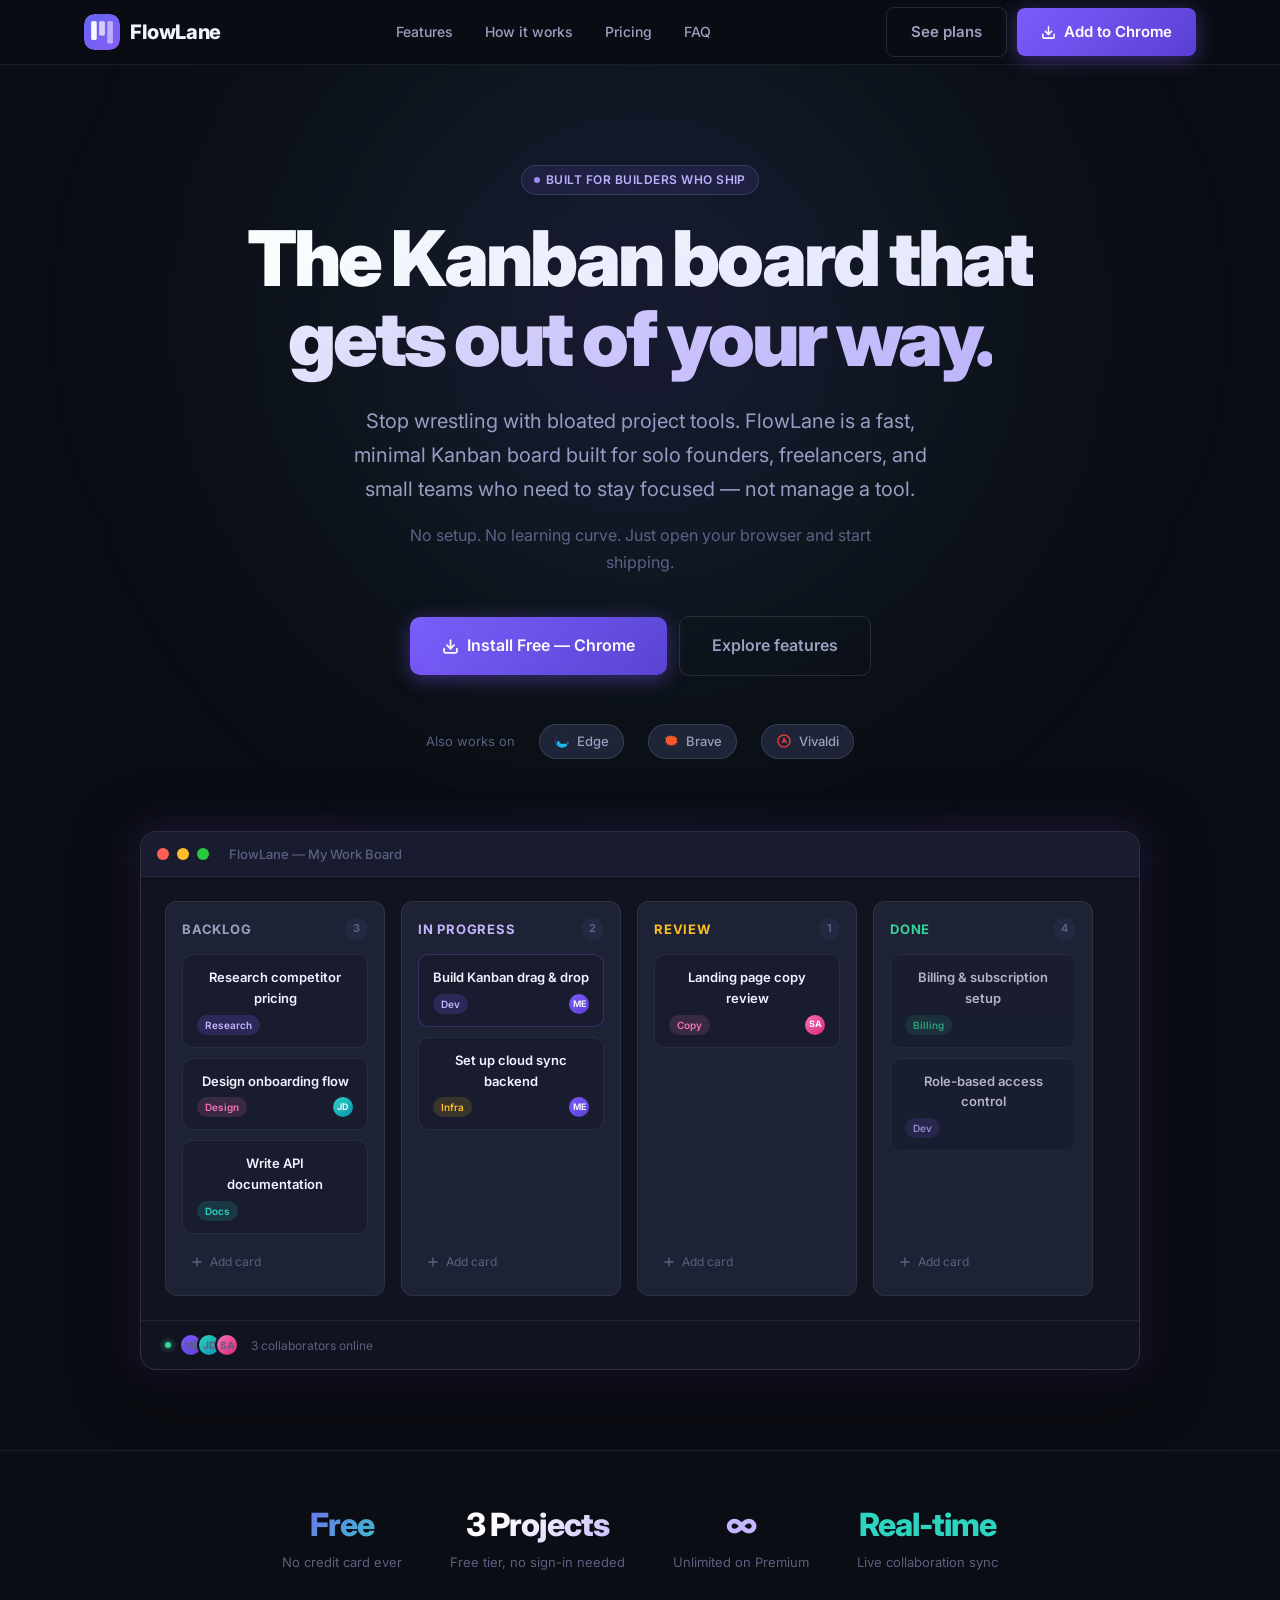
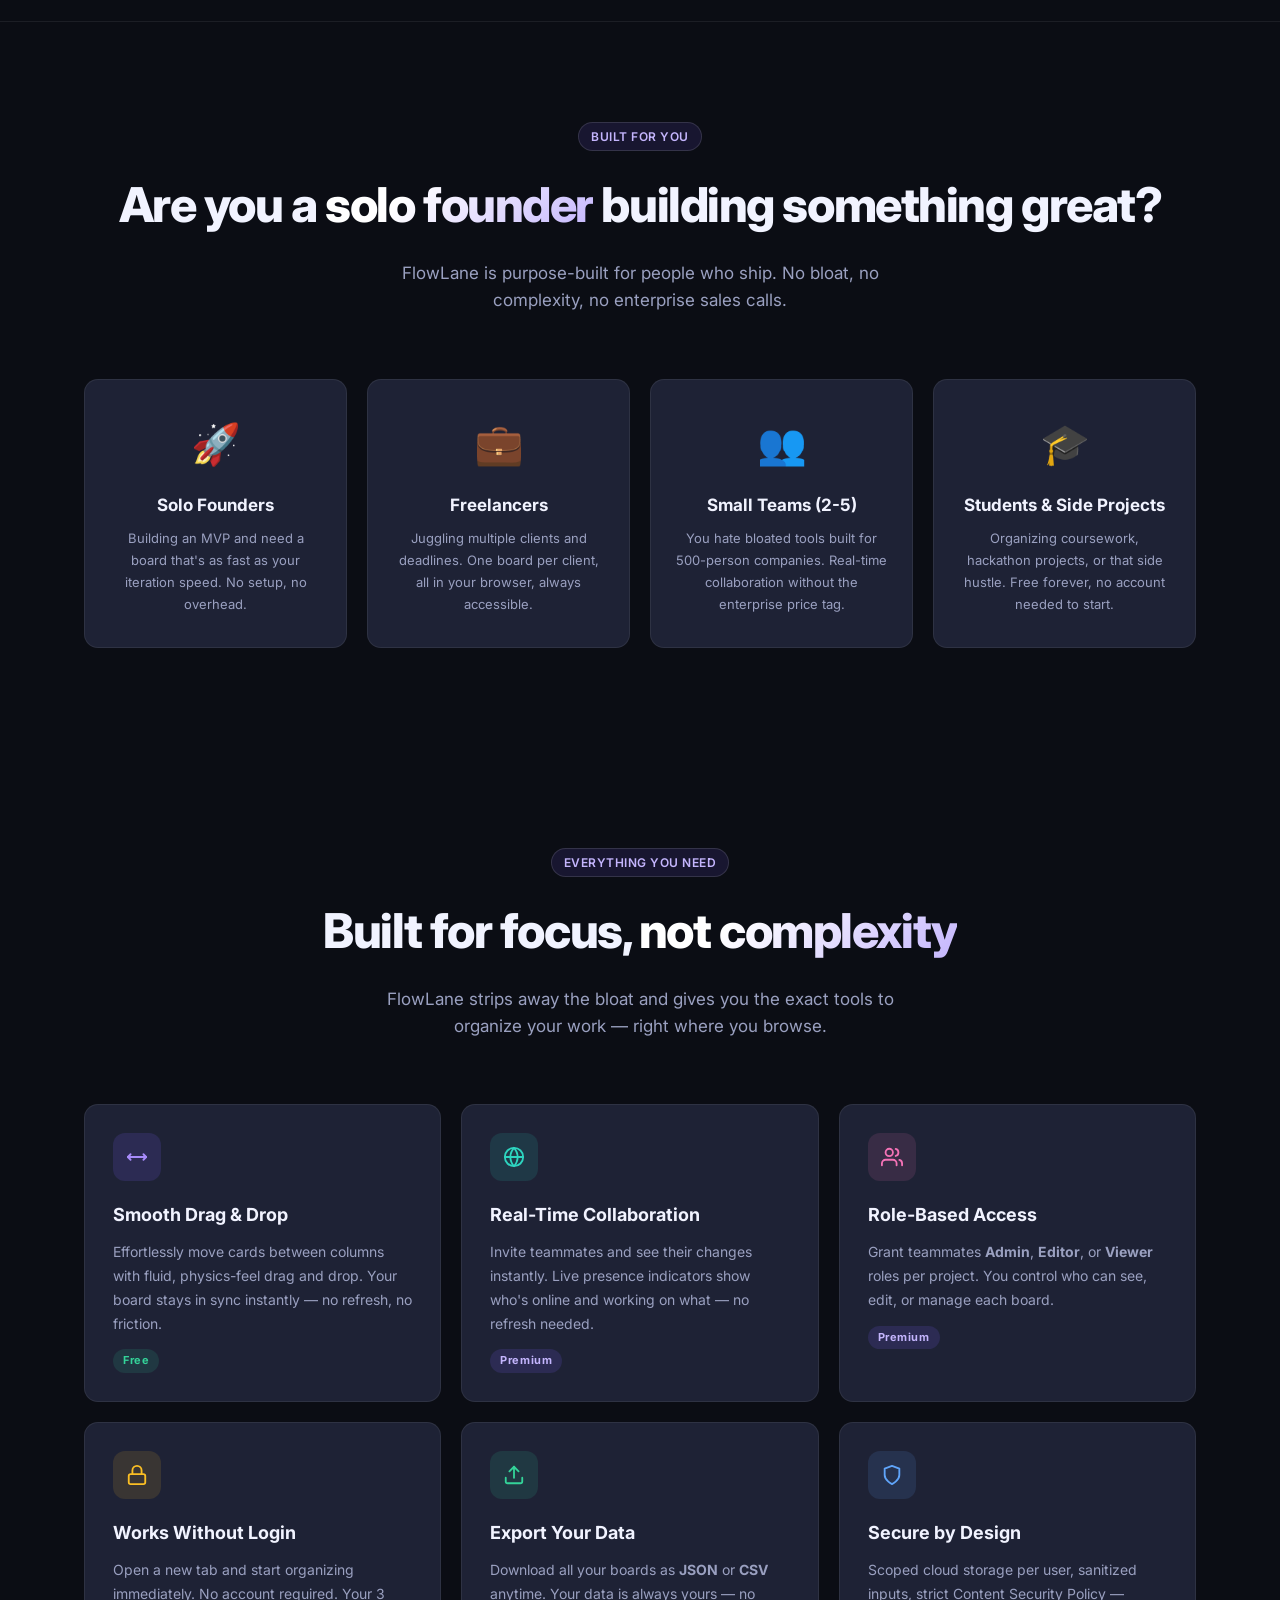
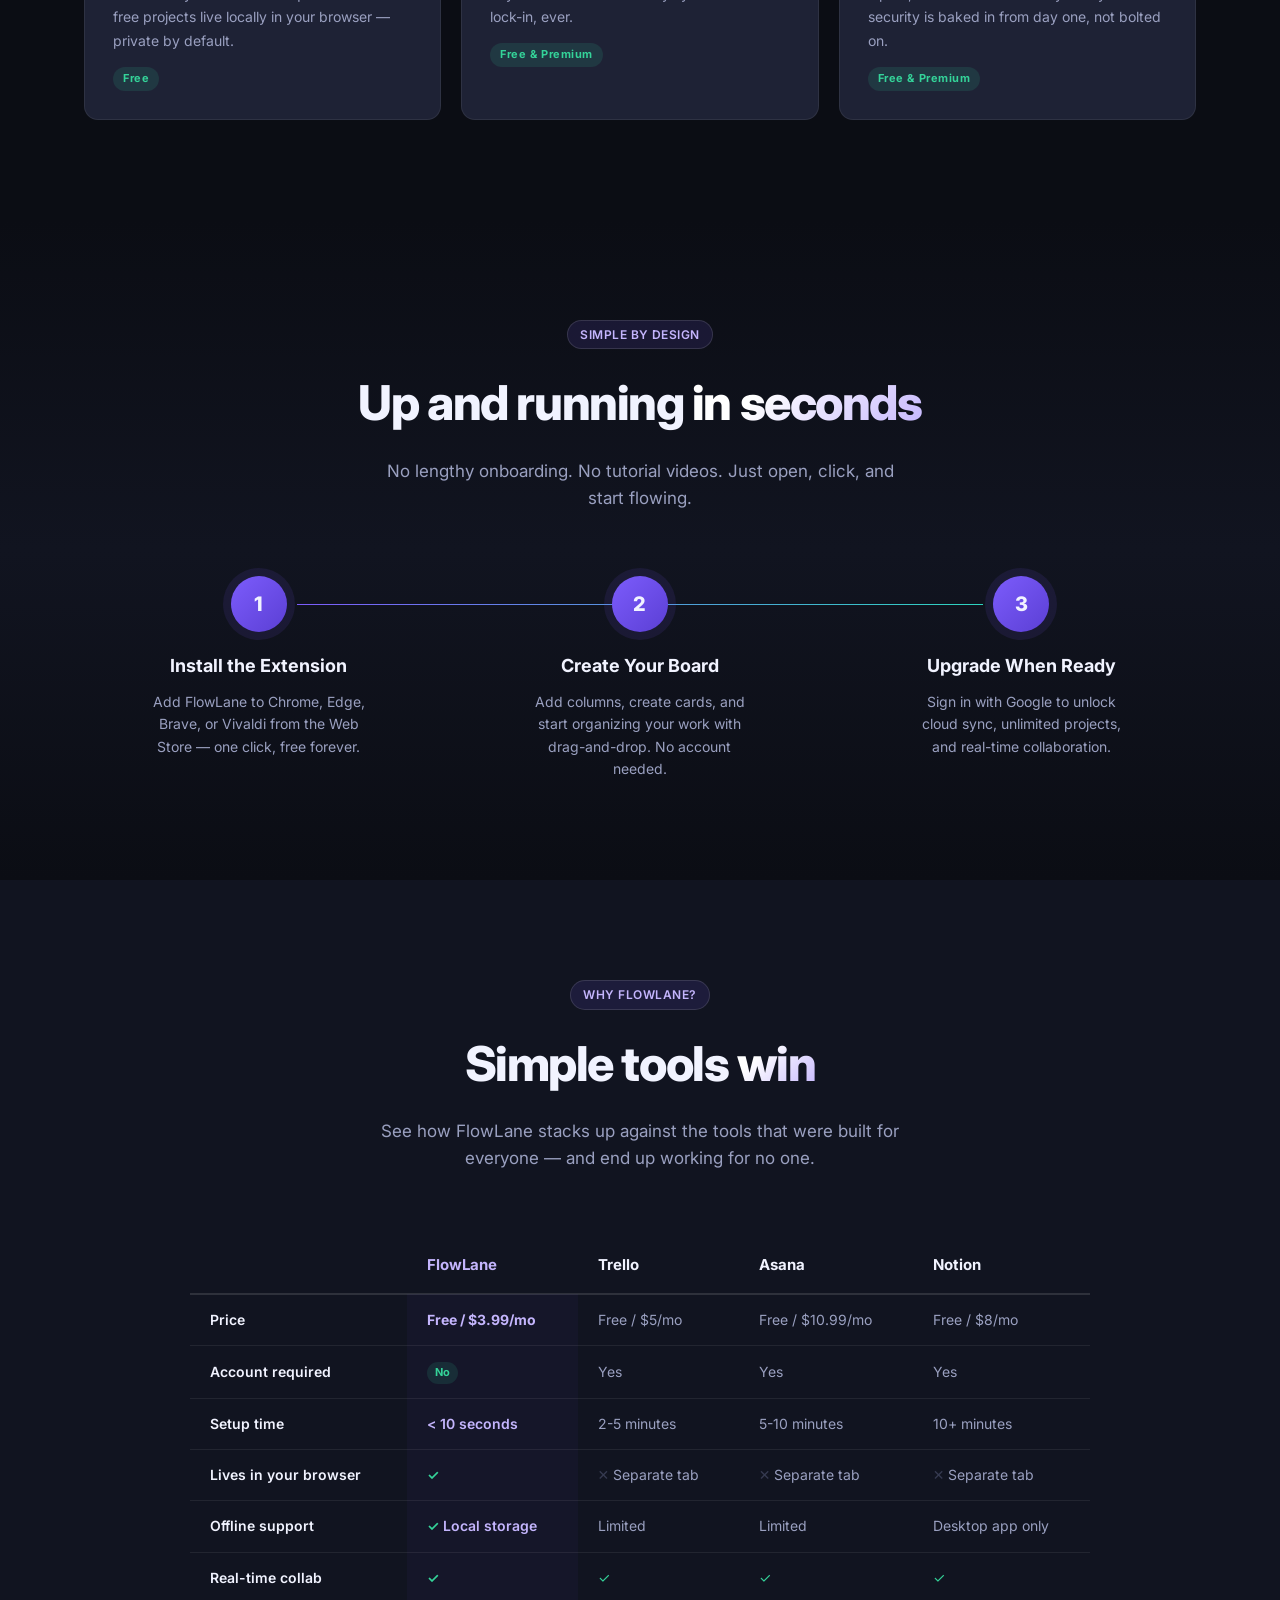
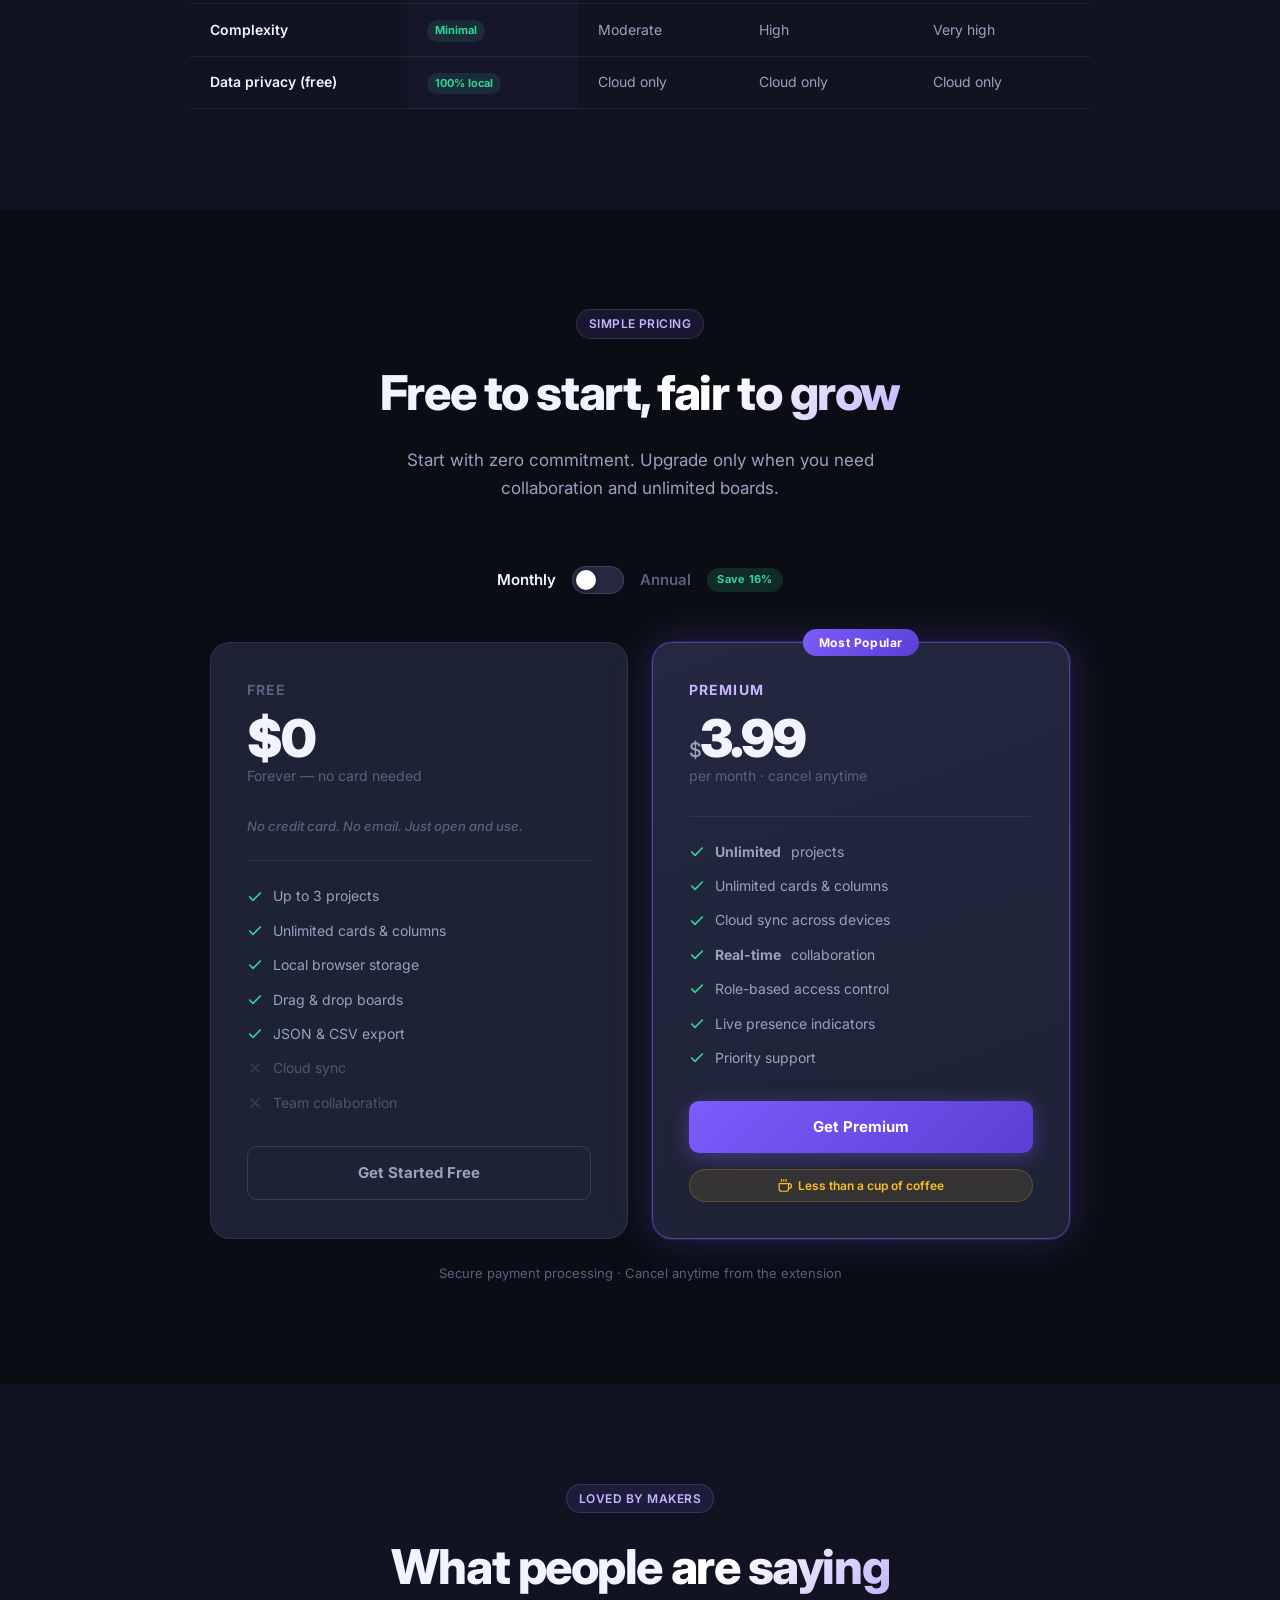
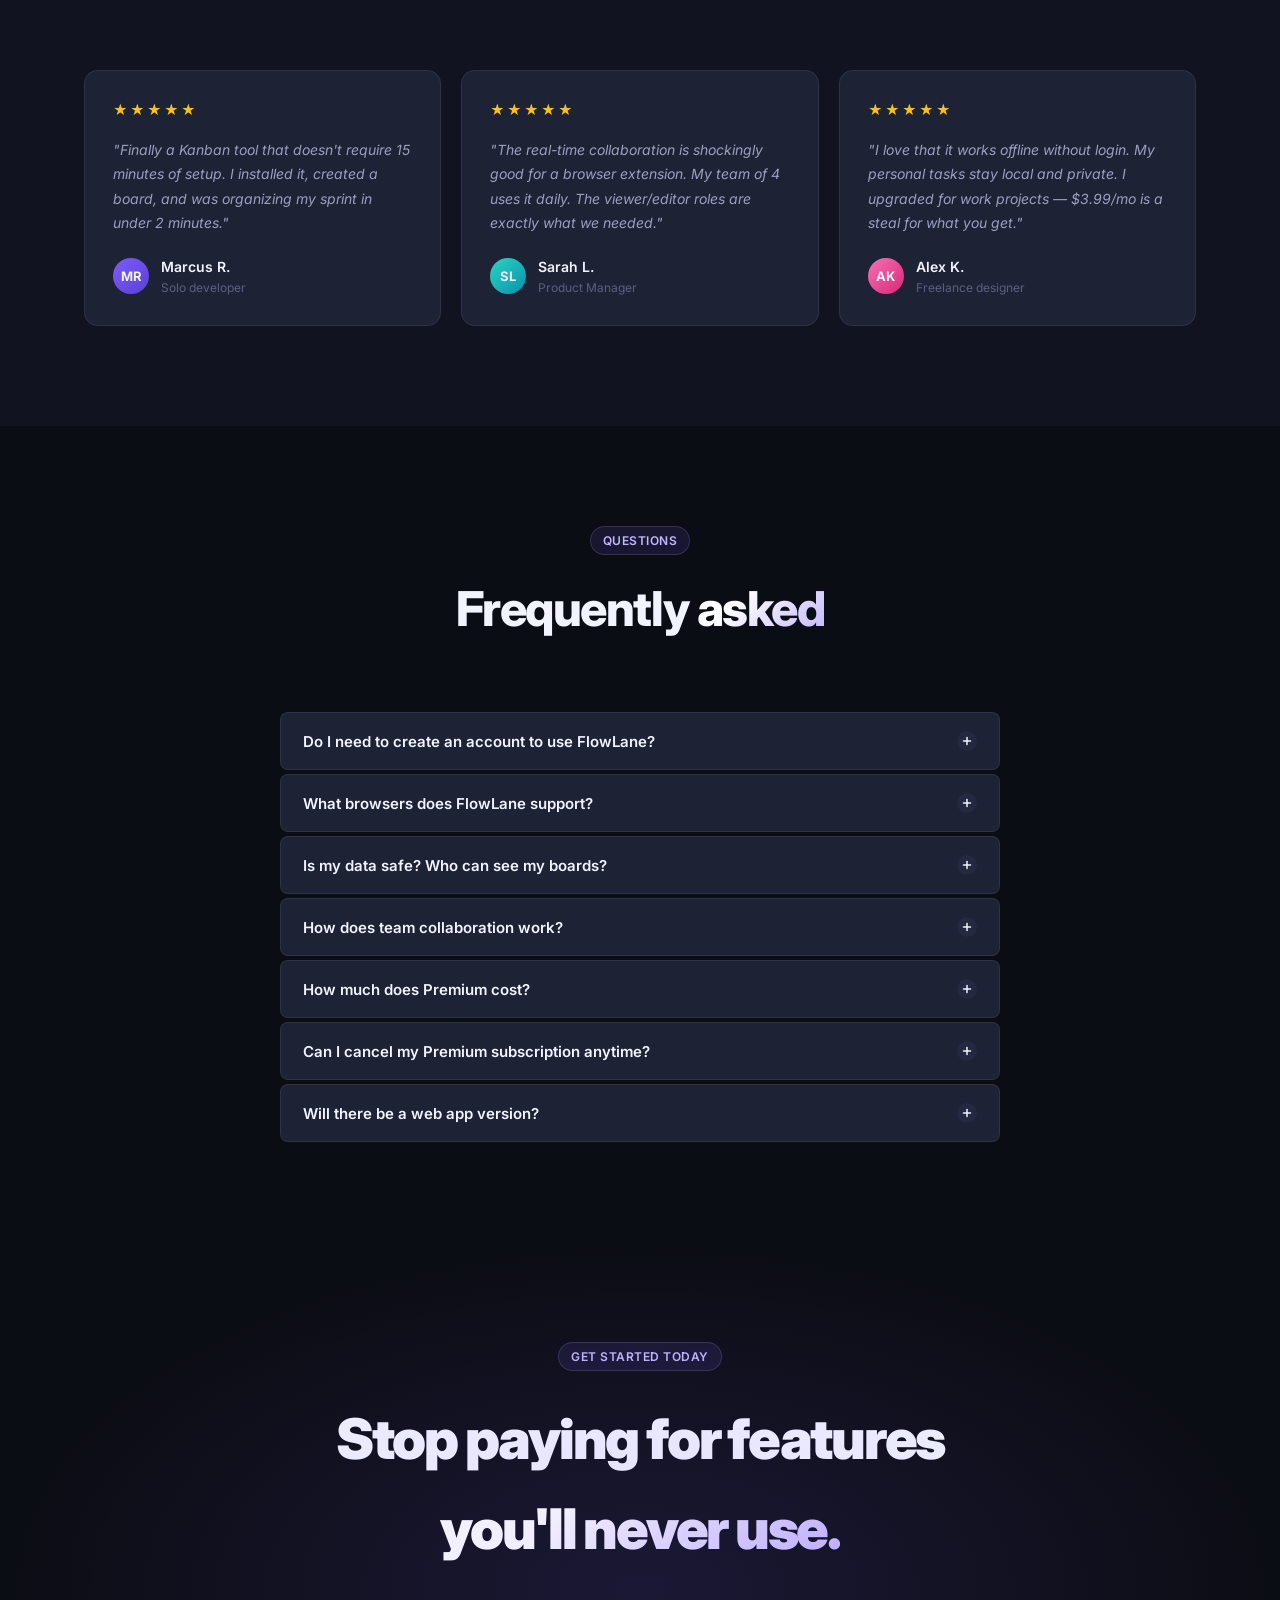
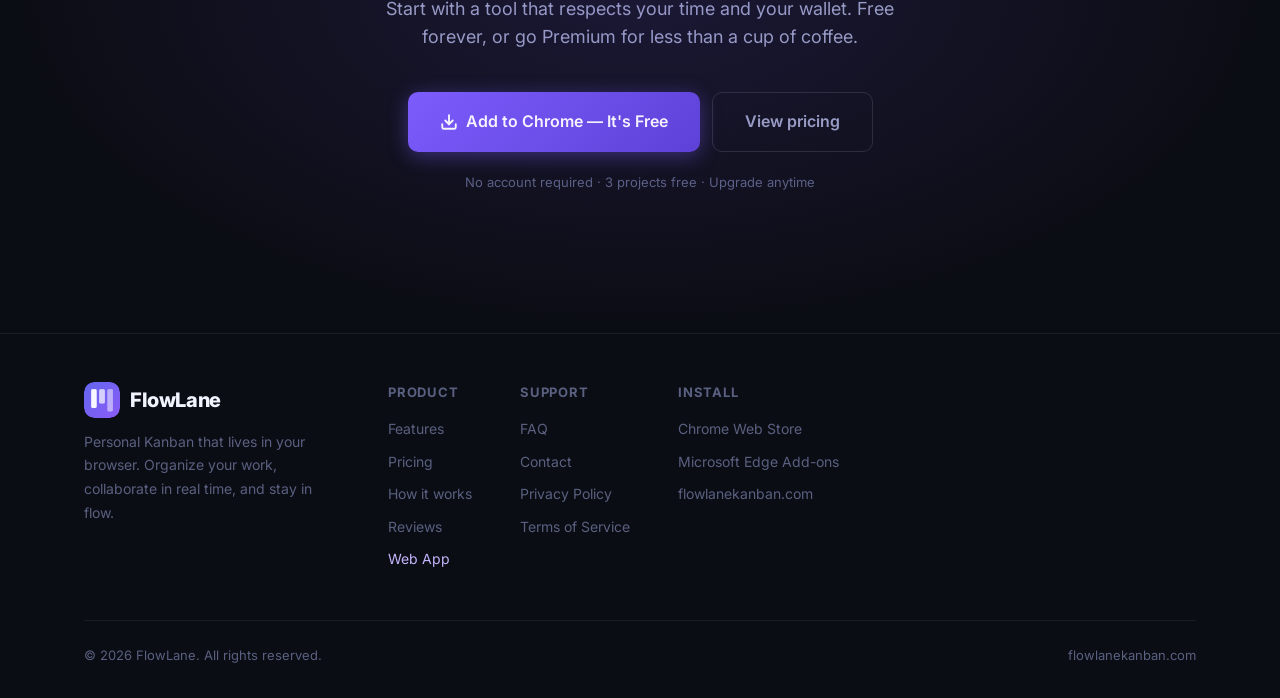
==== public/index.html @ 711da939 "Initial Commit" ====
<!DOCTYPE html>
<html lang="en">
<head>
  <meta charset="UTF-8" />
  <meta name="viewport" content="width=device-width, initial-scale=1.0" />
  <meta name="description" content="FlowLane — Personal Kanban for Chrome. Organize your work with drag-and-drop boards, real-time collaboration, and seamless sync across devices." />
  <title>FlowLane — Personal Kanban That Flows</title>
  <link rel="preconnect" href="https://fonts.googleapis.com" />
  <link href="https://fonts.googleapis.com/css2?family=Inter:wght@300;400;500;600;700;800;900&display=swap" rel="stylesheet" />
  <style>
    /* ─── Reset & Base ─────────────────────────────────────────── */
    *, *::before, *::after { box-sizing: border-box; margin: 0; padding: 0; }
    :root {
      --bg:        #0b0d14;
      --bg2:       #111420;
      --bg3:       #181c2e;
      --surface:   #1e2235;
      --surface2:  #242840;
      --border:    rgba(255,255,255,.07);
      --border2:   rgba(255,255,255,.12);
      --accent:    #7c5cfc;
      --accent2:   #a78bfa;
      --accent3:   #c4b5fd;
      --teal:      #2dd4bf;
      --pink:      #f472b6;
      --amber:     #fbbf24;
      --green:     #34d399;
      --text:      #f1f3ff;
      --text2:     #9aa0c0;
      --text3:     #5a6080;
      --radius:    14px;
      --radius-sm: 8px;
      --shadow:    0 4px 32px rgba(0,0,0,.45);
      --shadow-lg: 0 12px 64px rgba(0,0,0,.6);
      --glow:      0 0 40px rgba(124,92,252,.25);
    }
    html { scroll-behavior: smooth; }
    body {
      font-family: 'Inter', system-ui, sans-serif;
      background: var(--bg);
      color: var(--text);
      line-height: 1.6;
      overflow-x: hidden;
    }
    a { color: inherit; text-decoration: none; }
    img { display: block; max-width: 100%; }
    button { font-family: inherit; cursor: pointer; border: none; outline: none; }

    /* ─── Scrollbar ─────────────────────────────────────────────── */
    ::-webkit-scrollbar { width: 6px; }
    ::-webkit-scrollbar-track { background: var(--bg); }
    ::-webkit-scrollbar-thumb { background: var(--surface2); border-radius: 99px; }

    /* ─── Utils ─────────────────────────────────────────────────── */
    .container { width: 100%; max-width: 1160px; margin: 0 auto; padding: 0 24px; }
    .badge {
      display: inline-flex; align-items: center; gap: 6px;
      padding: 4px 12px; border-radius: 99px;
      font-size: 12px; font-weight: 600; letter-spacing: .04em; text-transform: uppercase;
      border: 1px solid var(--border2);
      background: rgba(124,92,252,.12);
      color: var(--accent3);
    }
    .badge .dot { width: 6px; height: 6px; border-radius: 50%; background: var(--accent2); animation: pulse 2s infinite; }
    @keyframes pulse { 0%,100%{opacity:1;} 50%{opacity:.4;} }

    /* ─── Gradient Text ─────────────────────────────────────────── */
    .grad { background: linear-gradient(135deg, #fff 30%, var(--accent3) 100%); -webkit-background-clip: text; -webkit-text-fill-color: transparent; background-clip: text; }
    .grad-accent { background: linear-gradient(135deg, var(--accent) 0%, var(--teal) 100%); -webkit-background-clip: text; -webkit-text-fill-color: transparent; background-clip: text; }

    /* ─── Buttons ─────────────────────────────────────────────── */
    .btn {
      display: inline-flex; align-items: center; gap: 8px;
      padding: 12px 24px; border-radius: var(--radius-sm);
      font-size: 15px; font-weight: 600; transition: all .2s;
    }
    .btn-primary {
      background: linear-gradient(135deg, var(--accent), #5b3fd4);
      color: #fff;
      box-shadow: 0 4px 20px rgba(124,92,252,.4);
    }
    .btn-primary:hover { transform: translateY(-2px); box-shadow: 0 8px 32px rgba(124,92,252,.55); }
    .btn-outline {
      background: transparent;
      border: 1px solid var(--border2);
      color: var(--text2);
    }
    .btn-outline:hover { border-color: var(--accent2); color: var(--text); background: rgba(124,92,252,.08); }
    .btn-ghost { background: transparent; color: var(--text2); padding: 10px 16px; }
    .btn-ghost:hover { color: var(--text); }
    .btn-lg { padding: 16px 32px; font-size: 16px; border-radius: 10px; }

    /* ─── Animated BG Gradient ───────────────────────────────────── */
    .hero-glow {
      position: absolute; width: 900px; height: 900px;
      border-radius: 50%; filter: blur(120px); pointer-events: none;
      background: radial-gradient(circle, rgba(124,92,252,.18) 0%, rgba(45,212,191,.06) 50%, transparent 70%);
      top: -200px; left: 50%; transform: translateX(-50%);
      animation: floatGlow 8s ease-in-out infinite;
    }
    @keyframes floatGlow { 0%,100%{transform:translateX(-50%) translateY(0);} 50%{transform:translateX(-50%) translateY(-30px);} }

    /* ─── Nav ────────────────────────────────────────────────── */
    nav {
      position: sticky; top: 0; z-index: 100;
      backdrop-filter: blur(20px); -webkit-backdrop-filter: blur(20px);
      background: rgba(11,13,20,.8);
      border-bottom: 1px solid var(--border);
    }
    .nav-inner {
      display: flex; align-items: center; justify-content: space-between;
      height: 64px;
    }
    .logo {
      display: flex; align-items: center; gap: 10px;
      font-size: 20px; font-weight: 800; letter-spacing: -.02em;
    }
    .logo-icon {
      width: 36px; height: 36px; border-radius: 10px;
      display: flex; align-items: center; justify-content: center;
      overflow: hidden;
    }
    .logo-icon img { width: 36px; height: 36px; display: block; border-radius: 10px; }
    .nav-links { display: flex; align-items: center; gap: 4px; }
    .nav-links a { padding: 8px 14px; border-radius: var(--radius-sm); font-size: 14px; font-weight: 500; color: var(--text2); transition: all .2s; }
    .nav-links a:hover { color: var(--text); background: rgba(255,255,255,.05); }
    .nav-cta { display: flex; align-items: center; gap: 10px; }
    .hamburger { display: none; flex-direction: column; gap: 5px; cursor: pointer; padding: 8px; }
    .hamburger span { width: 22px; height: 2px; background: var(--text2); border-radius: 2px; transition: all .3s; display: block; }
    .mobile-menu {
      display: none; flex-direction: column; gap: 2px;
      padding: 12px; background: var(--bg2); border-bottom: 1px solid var(--border);
    }
    .mobile-menu a { padding: 12px 16px; border-radius: var(--radius-sm); font-size: 15px; font-weight: 500; color: var(--text2); transition: all .2s; }
    .mobile-menu a:hover { color: var(--text); background: rgba(255,255,255,.05); }
    .mobile-menu.open { display: flex; }

    /* ─── Hero ───────────────────────────────────────────────── */
    .hero {
      position: relative; overflow: hidden;
      padding: 100px 0 80px;
      text-align: center;
    }
    .hero-tag { margin-bottom: 24px; }
    .hero h1 {
      font-size: clamp(40px, 6vw, 80px);
      font-weight: 900; line-height: 1.05; letter-spacing: -.04em;
      margin-bottom: 24px;
    }
    .hero p {
      font-size: clamp(16px, 2vw, 20px); color: var(--text2);
      max-width: 580px; margin: 0 auto 40px; line-height: 1.7;
    }
    .hero p.hero-sub {
      font-size: clamp(14px, 1.5vw, 16px);
      color: var(--text3);
      max-width: 500px;
      margin: -24px auto 40px;
    }
    .hero-actions { display: flex; align-items: center; justify-content: center; gap: 12px; flex-wrap: wrap; }
    .browser-strip {
      display: flex; align-items: center; justify-content: center; gap: 24px;
      margin-top: 48px; flex-wrap: wrap;
    }
    .browser-strip span { font-size: 13px; color: var(--text3); }
    .browser-pill {
      display: flex; align-items: center; gap: 7px;
      padding: 6px 14px; border-radius: 99px;
      background: var(--surface); border: 1px solid var(--border2);
      font-size: 13px; font-weight: 500; color: var(--text2);
    }
    .browser-pill svg { width: 16px; height: 16px; }

    /* ─── Board Preview ─────────────────────────────────────── */
    .board-preview {
      margin: 72px auto 0;
      max-width: 1000px;
      position: relative;
    }
    .board-frame {
      background: var(--bg2);
      border: 1px solid var(--border2);
      border-radius: 16px;
      overflow: hidden;
      box-shadow: var(--shadow-lg), var(--glow);
    }
    .frame-bar {
      background: var(--bg3);
      padding: 12px 16px;
      display: flex; align-items: center; gap: 8px;
      border-bottom: 1px solid var(--border);
    }
    .frame-dot { width: 12px; height: 12px; border-radius: 50%; }
    .frame-dot.r { background: #ff5f57; }
    .frame-dot.y { background: #febc2e; }
    .frame-dot.g { background: #28c840; }
    .frame-title { margin-left: 12px; font-size: 13px; color: var(--text3); font-weight: 500; }
    .board-body { padding: 24px; display: flex; gap: 16px; overflow-x: auto; min-height: 340px; }

    /* Kanban columns */
    .k-col {
      flex: 0 0 220px;
      background: var(--surface);
      border-radius: 12px;
      border: 1px solid var(--border);
      padding: 16px;
      display: flex; flex-direction: column; gap: 10px;
    }
    .k-col-header {
      display: flex; align-items: center; justify-content: space-between;
      margin-bottom: 4px;
    }
    .k-col-title { font-size: 13px; font-weight: 700; text-transform: uppercase; letter-spacing: .06em; color: var(--text2); }
    .k-count { font-size: 11px; font-weight: 700; padding: 2px 8px; border-radius: 99px; background: var(--surface2); color: var(--text3); }
    .k-card {
      background: var(--bg3);
      border: 1px solid var(--border);
      border-radius: 10px;
      padding: 12px 14px;
      font-size: 13px;
      cursor: grab;
      transition: transform .15s, box-shadow .15s;
    }
    .k-card:hover { transform: translateY(-2px); box-shadow: 0 6px 20px rgba(0,0,0,.4); }
    .k-card-title { font-weight: 600; color: var(--text); margin-bottom: 6px; }
    .k-card-meta { display: flex; align-items: center; gap: 6px; flex-wrap: wrap; }
    .k-tag { font-size: 10px; font-weight: 600; padding: 2px 8px; border-radius: 99px; }
    .k-tag.purple { background: rgba(124,92,252,.2); color: var(--accent3); }
    .k-tag.teal   { background: rgba(45,212,191,.15); color: var(--teal); }
    .k-tag.pink   { background: rgba(244,114,182,.15); color: var(--pink); }
    .k-tag.amber  { background: rgba(251,191,36,.15); color: var(--amber); }
    .k-tag.green  { background: rgba(52,211,153,.15); color: var(--green); }
    .k-avatar { width: 20px; height: 20px; border-radius: 50%; margin-left: auto; font-size: 9px; font-weight: 700; display: flex; align-items: center; justify-content: center; }
    .k-avatar.a { background: linear-gradient(135deg, var(--accent), #5b3fd4); }
    .k-avatar.b { background: linear-gradient(135deg, var(--teal), #0891b2); }
    .k-avatar.c { background: linear-gradient(135deg, var(--pink), #db2777); }
    .k-add {
      margin-top: auto; display: flex; align-items: center; gap: 6px;
      font-size: 12px; color: var(--text3); cursor: pointer;
      padding: 8px; border-radius: 8px; transition: all .2s;
    }
    .k-add:hover { background: var(--surface2); color: var(--text2); }
    .presence-bar {
      padding: 12px 24px; border-top: 1px solid var(--border);
      display: flex; align-items: center; gap: 8px;
      font-size: 12px; color: var(--text3);
    }
    .presence-avatars { display: flex; }
    .presence-avatars .k-avatar { width: 24px; height: 24px; font-size: 10px; margin-left: -6px; border: 2px solid var(--bg2); }
    .presence-avatars .k-avatar:first-child { margin-left: 0; }
    .online-dot { width: 6px; height: 6px; border-radius: 50%; background: var(--green); box-shadow: 0 0 6px var(--green); }

    /* ─── Social Proof ───────────────────────────────────────── */
    .social { padding: 48px 0; border-top: 1px solid var(--border); border-bottom: 1px solid var(--border); }
    .social-inner { display: flex; align-items: center; justify-content: center; gap: 48px; flex-wrap: wrap; }
    .social-item { text-align: center; }
    .social-item .num { font-size: 32px; font-weight: 800; letter-spacing: -.03em; }
    .social-item .label { font-size: 13px; color: var(--text3); margin-top: 2px; }

    /* ─── Who It's For ───────────────────────────────────────── */
    .who-section { padding: 100px 0; }
    .who-grid {
      display: grid; grid-template-columns: repeat(4, 1fr); gap: 20px;
    }
    .who-card {
      background: var(--surface);
      border: 1px solid var(--border);
      border-radius: var(--radius);
      padding: 32px 24px;
      text-align: center;
      transition: all .25s;
      position: relative;
      overflow: hidden;
    }
    .who-card::before {
      content: ''; position: absolute; inset: 0; opacity: 0;
      background: radial-gradient(circle at top center, rgba(124,92,252,.1), transparent 60%);
      transition: opacity .3s;
    }
    .who-card:hover { border-color: rgba(124,92,252,.3); transform: translateY(-4px); box-shadow: var(--shadow); }
    .who-card:hover::before { opacity: 1; }
    .who-emoji {
      font-size: 40px; margin-bottom: 16px; display: block;
      filter: grayscale(0);
    }
    .who-card h3 { font-size: 17px; font-weight: 700; margin-bottom: 8px; }
    .who-card p { font-size: 13px; color: var(--text2); line-height: 1.7; }

    /* ─── Section Headers ─────────────────────────────────────── */
    .section-head { text-align: center; margin-bottom: 64px; }
    .section-head h2 { font-size: clamp(28px, 4vw, 48px); font-weight: 800; letter-spacing: -.03em; margin-top: 16px; margin-bottom: 16px; }
    .section-head p { font-size: 17px; color: var(--text2); max-width: 520px; margin: 0 auto; }

    /* ─── Features ───────────────────────────────────────────── */
    .features { padding: 100px 0; }
    .features-grid { display: grid; grid-template-columns: repeat(3, 1fr); gap: 20px; }
    .feat-card {
      background: var(--surface);
      border: 1px solid var(--border);
      border-radius: var(--radius);
      padding: 28px;
      transition: all .25s;
      position: relative; overflow: hidden;
    }
    .feat-card::before {
      content: ''; position: absolute; inset: 0; opacity: 0;
      background: radial-gradient(circle at top left, rgba(124,92,252,.12), transparent 60%);
      transition: opacity .3s;
    }
    .feat-card:hover { border-color: rgba(124,92,252,.35); transform: translateY(-4px); box-shadow: var(--shadow); }
    .feat-card:hover::before { opacity: 1; }
    .feat-icon {
      width: 48px; height: 48px; border-radius: 12px;
      display: flex; align-items: center; justify-content: center;
      margin-bottom: 20px; font-size: 22px;
    }
    .feat-card h3 { font-size: 18px; font-weight: 700; margin-bottom: 10px; }
    .feat-card p { font-size: 14px; color: var(--text2); line-height: 1.7; }
    .feat-card .feat-pill {
      display: inline-block; margin-top: 14px;
      font-size: 11px; font-weight: 700; letter-spacing: .05em;
      padding: 3px 10px; border-radius: 99px;
      background: rgba(52,211,153,.12); color: var(--green);
    }
    .feat-card .feat-pill.pro { background: rgba(124,92,252,.15); color: var(--accent3); }

    /* Feature icon colors */
    .fi-purple { background: rgba(124,92,252,.15); color: var(--accent2); }
    .fi-teal   { background: rgba(45,212,191,.12); color: var(--teal); }
    .fi-pink   { background: rgba(244,114,182,.12); color: var(--pink); }
    .fi-amber  { background: rgba(251,191,36,.12); color: var(--amber); }
    .fi-green  { background: rgba(52,211,153,.12); color: var(--green); }
    .fi-blue   { background: rgba(96,165,250,.12); color: #60a5fa; }

    /* ─── How it works ───────────────────────────────────────── */
    .hiw { padding: 100px 0; background: linear-gradient(180deg, var(--bg) 0%, var(--bg2) 50%, var(--bg) 100%); }
    .hiw-steps { display: grid; grid-template-columns: repeat(3, 1fr); gap: 32px; position: relative; }
    .hiw-steps::before {
      content: ''; position: absolute;
      top: 28px; left: calc(16.66% + 28px); right: calc(16.66% + 28px);
      height: 1px; background: linear-gradient(90deg, var(--accent) 0%, var(--teal) 100%);
    }
    .hiw-step { text-align: center; position: relative; }
    .hiw-num {
      width: 56px; height: 56px; border-radius: 50%;
      background: linear-gradient(135deg, var(--accent), #5b3fd4);
      display: flex; align-items: center; justify-content: center;
      font-size: 20px; font-weight: 800; margin: 0 auto 20px;
      box-shadow: 0 0 0 8px rgba(124,92,252,.1);
    }
    .hiw-step h3 { font-size: 18px; font-weight: 700; margin-bottom: 10px; }
    .hiw-step p { font-size: 14px; color: var(--text2); max-width: 220px; margin: 0 auto; }

    /* ─── Comparison Table ───────────────────────────────────── */
    .comparison { padding: 100px 0; background: var(--bg2); }
    .comparison-table {
      width: 100%; max-width: 900px; margin: 0 auto;
      border-collapse: collapse;
      font-size: 14px;
    }
    .comparison-table thead th {
      padding: 16px 20px;
      text-align: left;
      font-size: 15px; font-weight: 700;
      color: var(--text);
      border-bottom: 2px solid var(--border2);
    }
    .comparison-table thead th:first-child { color: var(--text3); font-weight: 500; }
    .comparison-table thead th.highlight {
      color: var(--accent3);
      position: relative;
    }
    .comparison-table tbody td {
      padding: 14px 20px;
      border-bottom: 1px solid var(--border);
      color: var(--text2);
    }
    .comparison-table tbody td:first-child {
      font-weight: 600; color: var(--text);
    }
    .comparison-table tbody td.highlight {
      color: var(--accent3); font-weight: 600;
      background: rgba(124,92,252,.04);
    }
    .comparison-table .comp-check { color: var(--green); }
    .comparison-table .comp-x { color: var(--text3); opacity: .5; }
    .comparison-table .comp-tag {
      display: inline-block; font-size: 11px; font-weight: 700;
      padding: 2px 8px; border-radius: 99px;
      background: rgba(52,211,153,.12); color: var(--green);
    }

    /* ─── Pricing ─────────────────────────────────────────────── */
    .pricing { padding: 100px 0; }
    .pricing-toggle {
      display: flex; align-items: center; justify-content: center; gap: 16px;
      margin-bottom: 48px;
    }
    .pricing-toggle-label {
      font-size: 15px; font-weight: 600; color: var(--text3);
      cursor: pointer; transition: color .2s;
    }
    .pricing-toggle-label.active { color: var(--text); }
    .pricing-toggle-switch {
      position: relative; width: 52px; height: 28px;
      background: var(--surface2); border-radius: 99px;
      cursor: pointer; transition: background .3s;
      border: 1px solid var(--border2);
    }
    .pricing-toggle-switch.annual { background: rgba(124,92,252,.3); border-color: rgba(124,92,252,.5); }
    .pricing-toggle-knob {
      position: absolute; top: 3px; left: 3px;
      width: 20px; height: 20px; border-radius: 50%;
      background: #fff; transition: transform .3s ease;
      box-shadow: 0 2px 6px rgba(0,0,0,.3);
    }
    .pricing-toggle-switch.annual .pricing-toggle-knob {
      transform: translateX(24px);
    }
    .pricing-save-badge {
      font-size: 11px; font-weight: 700;
      padding: 3px 10px; border-radius: 99px;
      background: rgba(52,211,153,.15); color: var(--green);
      letter-spacing: .03em;
    }
    .pricing-grid { display: grid; grid-template-columns: 1fr 1fr; gap: 24px; max-width: 860px; margin: 0 auto; }
    .price-card {
      background: var(--surface);
      border: 1px solid var(--border);
      border-radius: 20px;
      padding: 36px;
      position: relative;
    }
    .price-card.featured {
      border-color: rgba(124,92,252,.5);
      background: linear-gradient(160deg, var(--surface2) 0%, var(--surface) 100%);
      box-shadow: 0 0 0 1px rgba(124,92,252,.2), var(--glow);
    }
    .price-badge {
      position: absolute; top: -14px; left: 50%; transform: translateX(-50%);
      background: linear-gradient(135deg, var(--accent), #5b3fd4);
      color: #fff; font-size: 12px; font-weight: 700; letter-spacing: .05em;
      padding: 4px 16px; border-radius: 99px; white-space: nowrap;
    }
    .price-name { font-size: 14px; font-weight: 700; text-transform: uppercase; letter-spacing: .08em; color: var(--text3); margin-bottom: 12px; }
    .price-amount { font-size: 52px; font-weight: 900; letter-spacing: -.04em; line-height: 1; }
    .price-amount span { font-size: 20px; font-weight: 500; color: var(--text2); }
    .price-period { font-size: 14px; color: var(--text3); margin-bottom: 28px; }
    .price-divider { height: 1px; background: var(--border); margin: 24px 0; }
    .price-features { list-style: none; display: flex; flex-direction: column; gap: 12px; margin-bottom: 32px; }
    .price-features li { display: flex; align-items: center; gap: 10px; font-size: 14px; color: var(--text2); }
    .price-features li svg { flex-shrink: 0; }
    .price-features li .check { color: var(--green); }
    .price-features li .x { color: var(--text3); }
    .price-btn { width: 100%; padding: 14px; border-radius: 10px; font-size: 15px; font-weight: 700; transition: all .2s; text-align: center; display: block; }
    .coffee-badge {
      display: inline-flex; align-items: center; gap: 6px;
      margin-top: 16px; padding: 6px 14px; border-radius: 99px;
      font-size: 12px; font-weight: 600;
      background: rgba(251,191,36,.1); border: 1px solid rgba(251,191,36,.2);
      color: var(--amber);
    }
    .free-tagline {
      font-size: 13px; color: var(--text3); margin-top: 12px;
      font-weight: 500; font-style: italic;
    }

    /* Price transition animation */
    .price-amount, .price-period { transition: opacity .3s ease; }
    .price-fade { opacity: 0; }

    /* ─── Testimonials ───────────────────────────────────────── */
    .testimonials { padding: 100px 0; background: var(--bg2); }
    .testi-grid { display: grid; grid-template-columns: repeat(3, 1fr); gap: 20px; }
    .testi-card {
      background: var(--surface);
      border: 1px solid var(--border);
      border-radius: var(--radius);
      padding: 28px;
    }
    .stars { color: var(--amber); font-size: 14px; margin-bottom: 16px; letter-spacing: 2px; }
    .testi-card blockquote { font-size: 14px; color: var(--text2); line-height: 1.75; font-style: italic; margin-bottom: 20px; }
    .testi-author { display: flex; align-items: center; gap: 12px; }
    .testi-avatar {
      width: 36px; height: 36px; border-radius: 50%;
      font-size: 13px; font-weight: 700; display: flex; align-items: center; justify-content: center;
    }
    .testi-name { font-size: 14px; font-weight: 600; }
    .testi-role { font-size: 12px; color: var(--text3); }

    /* ─── FAQ ─────────────────────────────────────────────────── */
    .faq { padding: 100px 0; }
    .faq-list { max-width: 720px; margin: 0 auto; display: flex; flex-direction: column; gap: 4px; }
    .faq-item {
      border: 1px solid var(--border);
      border-radius: var(--radius-sm);
      overflow: hidden;
      background: var(--surface);
    }
    .faq-q {
      width: 100%; display: flex; align-items: center; justify-content: space-between;
      padding: 18px 22px; font-size: 15px; font-weight: 600; color: var(--text);
      background: none; text-align: left; gap: 16px;
    }
    .faq-q:hover { background: rgba(255,255,255,.03); }
    .faq-icon { flex-shrink: 0; width: 20px; height: 20px; border-radius: 50%; background: var(--surface2); display: flex; align-items: center; justify-content: center; transition: transform .3s; }
    .faq-a { max-height: 0; overflow: hidden; transition: max-height .35s ease; }
    .faq-a-inner { padding: 0 22px 18px; font-size: 14px; color: var(--text2); line-height: 1.75; }
    .faq-item.open .faq-icon { transform: rotate(45deg); background: rgba(124,92,252,.2); }
    .faq-item.open .faq-a { max-height: 300px; }

    /* ─── CTA Banner ─────────────────────────────────────────── */
    .cta-banner {
      padding: 100px 0;
      text-align: center;
      position: relative; overflow: hidden;
    }
    .cta-banner::before {
      content: ''; position: absolute; inset: 0;
      background: radial-gradient(ellipse at center, rgba(124,92,252,.14) 0%, transparent 70%);
      pointer-events: none;
    }
    .cta-banner h2 { font-size: clamp(30px, 5vw, 56px); font-weight: 900; letter-spacing: -.04em; margin-bottom: 20px; }
    .cta-banner p { font-size: 18px; color: var(--text2); max-width: 560px; margin: 0 auto 40px; }

    /* ─── Footer ─────────────────────────────────────────────── */
    footer {
      border-top: 1px solid var(--border);
      padding: 48px 0 32px;
    }
    .footer-top { display: flex; gap: 64px; margin-bottom: 40px; flex-wrap: wrap; }
    .footer-brand { flex: 0 0 240px; }
    .footer-brand p { font-size: 14px; color: var(--text3); margin-top: 12px; line-height: 1.7; }
    .footer-cols { display: flex; gap: 48px; flex: 1; flex-wrap: wrap; }
    .footer-col h4 { font-size: 13px; font-weight: 700; letter-spacing: .06em; text-transform: uppercase; color: var(--text3); margin-bottom: 16px; }
    .footer-col a { display: block; font-size: 14px; color: var(--text3); margin-bottom: 10px; transition: color .2s; }
    .footer-col a:hover { color: var(--text); }
    .footer-bottom { border-top: 1px solid var(--border); padding-top: 24px; display: flex; align-items: center; justify-content: space-between; gap: 16px; flex-wrap: wrap; }
    .footer-bottom p { font-size: 13px; color: var(--text3); }

    /* ─── Scroll Animations ───────────────────────────────────── */
    .reveal { opacity: 0; transform: translateY(28px); transition: opacity .6s ease, transform .6s ease; }
    .reveal.visible { opacity: 1; transform: none; }
    .reveal-delay-1 { transition-delay: .1s; }
    .reveal-delay-2 { transition-delay: .2s; }
    .reveal-delay-3 { transition-delay: .3s; }

    /* ─── Responsive ─────────────────────────────────────────── */
    @media (max-width: 900px) {
      .nav-links, .nav-cta .btn-outline { display: none; }
      .hamburger { display: flex; }
      .features-grid { grid-template-columns: 1fr 1fr; }
      .testi-grid { grid-template-columns: 1fr 1fr; }
      .pricing-grid { grid-template-columns: 1fr; max-width: 480px; }
      .hiw-steps { grid-template-columns: 1fr; }
      .hiw-steps::before { display: none; }
      .footer-top { flex-direction: column; gap: 32px; }
      .footer-brand { flex: none; }
      .who-grid { grid-template-columns: 1fr 1fr; }
      .comparison-table { font-size: 12px; }
      .comparison-table thead th,
      .comparison-table tbody td { padding: 10px 12px; }
    }
    @media (max-width: 600px) {
      .features-grid { grid-template-columns: 1fr; }
      .testi-grid { grid-template-columns: 1fr; }
      .social-inner { gap: 32px; }
      .board-body { padding: 16px; gap: 12px; }
      .k-col { flex: 0 0 180px; }
      .hero { padding: 64px 0 48px; }
      .footer-cols { gap: 32px; }
      .who-grid { grid-template-columns: 1fr; }
      .comparison-table { display: block; overflow-x: auto; }
    }
  </style>
</head>
<body>

<!-- ─── Nav ──────────────────────────────────────────────────── -->
<nav>
  <div class="container nav-inner">
    <a href="#" class="logo">
      <div class="logo-icon">
        <img src="./logo.png" alt="FlowLane logo" width="36" height="36" />
      </div>
      FlowLane
    </a>
    <div class="nav-links">
      <a href="#features">Features</a>
      <a href="#how-it-works">How it works</a>
      <a href="#pricing">Pricing</a>
      <a href="#faq">FAQ</a>
    </div>
    <div class="nav-cta">
      <a href="#pricing" class="btn btn-outline" style="display:inline-flex;">See plans</a>
      <a href="#install" class="btn btn-primary">
        <svg width="15" height="15" viewBox="0 0 24 24" fill="none" stroke="currentColor" stroke-width="2.5" stroke-linecap="round" stroke-linejoin="round"><path d="M21 15v4a2 2 0 0 1-2 2H5a2 2 0 0 1-2-2v-4"/><polyline points="7 10 12 15 17 10"/><line x1="12" y1="15" x2="12" y2="3"/></svg>
        Add to Chrome
      </a>
    </div>
    <div class="hamburger" id="hamburger" aria-label="Menu">
      <span></span><span></span><span></span>
    </div>
  </div>
  <div class="mobile-menu" id="mobileMenu">
    <a href="#features">Features</a>
    <a href="#how-it-works">How it works</a>
    <a href="#pricing">Pricing</a>
    <a href="#faq">FAQ</a>
    <a href="#install" class="btn btn-primary btn-lg" style="margin-top:8px;justify-content:center;">Add to Chrome — Free</a>
  </div>
</nav>

<!-- ─── Hero ──────────────────────────────────────────────────── -->
<section class="hero">
  <div class="hero-glow"></div>
  <div class="container">
    <div class="hero-tag">
      <span class="badge"><span class="dot"></span> Built for builders who ship</span>
    </div>
    <h1><span class="grad">The Kanban board that<br>gets out of your way.</span></h1>
    <p>Stop wrestling with bloated project tools. FlowLane is a fast, minimal Kanban board built for solo founders, freelancers, and small teams who need to stay focused — not manage a tool.</p>
    <p class="hero-sub">No setup. No learning curve. Just open your browser and start shipping.</p>
    <div class="hero-actions">
      <a href="#install" class="btn btn-primary btn-lg">
        <svg width="17" height="17" viewBox="0 0 24 24" fill="none" stroke="currentColor" stroke-width="2.5" stroke-linecap="round" stroke-linejoin="round"><path d="M21 15v4a2 2 0 0 1-2 2H5a2 2 0 0 1-2-2v-4"/><polyline points="7 10 12 15 17 10"/><line x1="12" y1="15" x2="12" y2="3"/></svg>
        Install Free — Chrome
      </a>
      <a href="#features" class="btn btn-outline btn-lg">Explore features</a>
    </div>
    <div class="browser-strip">
      <span>Also works on</span>
      <!-- Edge -->
      <div class="browser-pill">
        <svg viewBox="0 0 24 24" fill="none" xmlns="http://www.w3.org/2000/svg">
          <path d="M21.7 16.2c-.3.8-.6 1.5-1 2.1C19.5 20.1 17.9 21 16 21c-1.6 0-3-.6-4.1-1.6-.3-.3-.6-.6-.8-.9H19c1.1 0 2-.5 2.5-1.3l.2-1z" fill="#0078D4"/>
          <path d="M4.8 17.5C3.7 16 3 14.1 3 12c0-5 4-9 9-9 2.5 0 4.8 1 6.4 2.6C16.9 4.4 14.6 3 12 3 6.5 3 2 7.5 2 13c0 2.8 1.1 5.4 2.8 7.2l.8-.7-.8-2z" fill="#0364B8"/>
          <path d="M21.9 13.5c0 .4 0 .9-.1 1.3-.1.5-.2.9-.4 1.4H11.1c-1.7 0-3-1.3-3-3 0-.2 0-.5.1-.7H4.8c-.2.7-.3 1.5-.3 2.3 0 1.4.3 2.7.8 3.9C6.9 20.4 9.3 22 12 22c2.3 0 4.4-.9 5.9-2.4 1-.9 1.7-2 2.1-3.3.2-.6.3-1.2.4-1.9.1-.7.1-1.3.1-1.9-.1-.3-.4-.5-.6 0z" fill="#1BBBEE"/>
        </svg>
        Edge
      </div>
      <!-- Brave -->
      <div class="browser-pill">
        <svg viewBox="0 0 24 24" fill="currentColor" style="color:#fb542b">
          <path d="M20.93 8.6l-.96-2.27-.83 1.28c-.27-.39-.56-.73-.87-1.02l.27-1.47-2.17-.89-.2 1.38c-.43-.16-.88-.27-1.35-.3L14.35 4h-4.7l-.47 1.3c-.47.04-.92.15-1.35.3L7.63 4.24l-2.17.89.27 1.47c-.31.29-.6.63-.87 1.02L3.93 6.33 3 8.6l1.37.6c-.11.46-.17.93-.17 1.42 0 .6.09 1.18.25 1.72l-1.3.75 1.05 2.2 1.33-.57c.28.4.59.77.94 1.1l-.46 1.42 2.1 1.1.63-1.28c.43.18.87.31 1.33.38l.21 1.44h4.56l.21-1.44c.46-.07.9-.2 1.33-.38l.63 1.28 2.1-1.1-.46-1.42c.35-.33.66-.7.94-1.1l1.33.57 1.05-2.2-1.3-.75c.16-.54.25-1.12.25-1.72 0-.49-.06-.96-.17-1.42l1.37-.6z"/>
        </svg>
        Brave
      </div>
      <!-- Vivaldi -->
      <div class="browser-pill">
        <svg viewBox="0 0 24 24" fill="#ef3939">
          <path d="M12 2C6.48 2 2 6.48 2 12s4.48 10 10 10 10-4.48 10-10S17.52 2 12 2zm0 18c-4.41 0-8-3.59-8-8s3.59-8 8-8 8 3.59 8 8-3.59 8-8 8z"/>
          <path d="M12 6l-3.5 9h2.5l.5-1.5h2l.5 1.5h2.5L12 6zm-0.5 6l.5-1.5.5 1.5h-1z"/>
        </svg>
        Vivaldi
      </div>
    </div>

    <!-- Board Preview -->
    <div class="board-preview reveal">
      <div class="board-frame">
        <div class="frame-bar">
          <div class="frame-dot r"></div>
          <div class="frame-dot y"></div>
          <div class="frame-dot g"></div>
          <div class="frame-title">FlowLane — My Work Board</div>
        </div>
        <div class="board-body">
          <!-- Backlog -->
          <div class="k-col">
            <div class="k-col-header">
              <span class="k-col-title">Backlog</span>
              <span class="k-count">3</span>
            </div>
            <div class="k-card">
              <div class="k-card-title">Research competitor pricing</div>
              <div class="k-card-meta">
                <span class="k-tag purple">Research</span>
              </div>
            </div>
            <div class="k-card">
              <div class="k-card-title">Design onboarding flow</div>
              <div class="k-card-meta">
                <span class="k-tag pink">Design</span>
                <div class="k-avatar b">JD</div>
              </div>
            </div>
            <div class="k-card">
              <div class="k-card-title">Write API documentation</div>
              <div class="k-card-meta">
                <span class="k-tag teal">Docs</span>
              </div>
            </div>
            <div class="k-add">
              <svg width="14" height="14" viewBox="0 0 24 24" fill="none" stroke="currentColor" stroke-width="2.5" stroke-linecap="round"><line x1="12" y1="5" x2="12" y2="19"/><line x1="5" y1="12" x2="19" y2="12"/></svg>
              Add card
            </div>
          </div>
          <!-- In Progress -->
          <div class="k-col">
            <div class="k-col-header">
              <span class="k-col-title" style="color:var(--accent3)">In Progress</span>
              <span class="k-count">2</span>
            </div>
            <div class="k-card" style="border-color:rgba(124,92,252,.3)">
              <div class="k-card-title">Build Kanban drag & drop</div>
              <div class="k-card-meta">
                <span class="k-tag purple">Dev</span>
                <div class="k-avatar a">ME</div>
              </div>
            </div>
            <div class="k-card">
              <div class="k-card-title">Set up cloud sync backend</div>
              <div class="k-card-meta">
                <span class="k-tag amber">Infra</span>
                <div class="k-avatar a">ME</div>
              </div>
            </div>
            <div class="k-add">
              <svg width="14" height="14" viewBox="0 0 24 24" fill="none" stroke="currentColor" stroke-width="2.5" stroke-linecap="round"><line x1="12" y1="5" x2="12" y2="19"/><line x1="5" y1="12" x2="19" y2="12"/></svg>
              Add card
            </div>
          </div>
          <!-- Review -->
          <div class="k-col">
            <div class="k-col-header">
              <span class="k-col-title" style="color:var(--amber)">Review</span>
              <span class="k-count">1</span>
            </div>
            <div class="k-card">
              <div class="k-card-title">Landing page copy review</div>
              <div class="k-card-meta">
                <span class="k-tag pink">Copy</span>
                <div class="k-avatar c">SA</div>
              </div>
            </div>
            <div class="k-add">
              <svg width="14" height="14" viewBox="0 0 24 24" fill="none" stroke="currentColor" stroke-width="2.5" stroke-linecap="round"><line x1="12" y1="5" x2="12" y2="19"/><line x1="5" y1="12" x2="19" y2="12"/></svg>
              Add card
            </div>
          </div>
          <!-- Done -->
          <div class="k-col">
            <div class="k-col-header">
              <span class="k-col-title" style="color:var(--green)">Done</span>
              <span class="k-count">4</span>
            </div>
            <div class="k-card" style="opacity:.7">
              <div class="k-card-title">Billing & subscription setup</div>
              <div class="k-card-meta">
                <span class="k-tag green">Billing</span>
              </div>
            </div>
            <div class="k-card" style="opacity:.7">
              <div class="k-card-title">Role-based access control</div>
              <div class="k-card-meta">
                <span class="k-tag purple">Dev</span>
              </div>
            </div>
            <div class="k-add">
              <svg width="14" height="14" viewBox="0 0 24 24" fill="none" stroke="currentColor" stroke-width="2.5" stroke-linecap="round"><line x1="12" y1="5" x2="12" y2="19"/><line x1="5" y1="12" x2="19" y2="12"/></svg>
              Add card
            </div>
          </div>
        </div>
        <div class="presence-bar">
          <div class="online-dot"></div>
          <div class="presence-avatars">
            <div class="k-avatar a">ME</div>
            <div class="k-avatar b">JD</div>
            <div class="k-avatar c">SA</div>
          </div>
          <span style="margin-left:4px">3 collaborators online</span>
        </div>
      </div>
    </div>
  </div>
</section>

<!-- ─── Social Proof ──────────────────────────────────────────── -->
<section class="social">
  <div class="container">
    <div class="social-inner">
      <div class="social-item reveal">
        <div class="num grad-accent">Free</div>
        <div class="label">No credit card ever</div>
      </div>
      <div class="social-item reveal reveal-delay-1">
        <div class="num grad">3 Projects</div>
        <div class="label">Free tier, no sign-in needed</div>
      </div>
      <div class="social-item reveal reveal-delay-2">
        <div class="num" style="color:var(--accent3)">&#8734;</div>
        <div class="label">Unlimited on Premium</div>
      </div>
      <div class="social-item reveal reveal-delay-3">
        <div class="num" style="color:var(--teal)">Real-time</div>
        <div class="label">Live collaboration sync</div>
      </div>
    </div>
  </div>
</section>

<!-- ─── Who It's For ─────────────────────────────────────────── -->
<section class="who-section" id="who">
  <div class="container">
    <div class="section-head reveal">
      <span class="badge">Built for you</span>
      <h2>Are you a <span class="grad">solo founder</span> building something great?</h2>
      <p>FlowLane is purpose-built for people who ship. No bloat, no complexity, no enterprise sales calls.</p>
    </div>
    <div class="who-grid">
      <div class="who-card reveal">
        <span class="who-emoji">&#x1F680;</span>
        <h3>Solo Founders</h3>
        <p>Building an MVP and need a board that's as fast as your iteration speed. No setup, no overhead.</p>
      </div>
      <div class="who-card reveal reveal-delay-1">
        <span class="who-emoji">&#x1F4BC;</span>
        <h3>Freelancers</h3>
        <p>Juggling multiple clients and deadlines. One board per client, all in your browser, always accessible.</p>
      </div>
      <div class="who-card reveal reveal-delay-2">
        <span class="who-emoji">&#x1F465;</span>
        <h3>Small Teams (2-5)</h3>
        <p>You hate bloated tools built for 500-person companies. Real-time collaboration without the enterprise price tag.</p>
      </div>
      <div class="who-card reveal reveal-delay-3">
        <span class="who-emoji">&#x1F393;</span>
        <h3>Students &amp; Side Projects</h3>
        <p>Organizing coursework, hackathon projects, or that side hustle. Free forever, no account needed to start.</p>
      </div>
    </div>
  </div>
</section>

<!-- ─── Features ─────────────────────────────────────────────── -->
<section class="features" id="features">
  <div class="container">
    <div class="section-head reveal">
      <span class="badge">Everything you need</span>
      <h2>Built for focus, <span class="grad">not complexity</span></h2>
      <p>FlowLane strips away the bloat and gives you the exact tools to organize your work — right where you browse.</p>
    </div>
    <div class="features-grid">
      <div class="feat-card reveal">
        <div class="feat-icon fi-purple">
          <svg width="22" height="22" viewBox="0 0 24 24" fill="none" stroke="currentColor" stroke-width="2" stroke-linecap="round" stroke-linejoin="round"><polyline points="5 9 2 12 5 15"/><polyline points="19 9 22 12 19 15"/><line x1="2" y1="12" x2="22" y2="12"/></svg>
        </div>
        <h3>Smooth Drag & Drop</h3>
        <p>Effortlessly move cards between columns with fluid, physics-feel drag and drop. Your board stays in sync instantly — no refresh, no friction.</p>
        <span class="feat-pill">Free</span>
      </div>

      <div class="feat-card reveal reveal-delay-1">
        <div class="feat-icon fi-teal">
          <svg width="22" height="22" viewBox="0 0 24 24" fill="none" stroke="currentColor" stroke-width="2" stroke-linecap="round" stroke-linejoin="round"><circle cx="12" cy="12" r="10"/><line x1="2" y1="12" x2="22" y2="12"/><path d="M12 2a15.3 15.3 0 0 1 4 10 15.3 15.3 0 0 1-4 10 15.3 15.3 0 0 1-4-10 15.3 15.3 0 0 1 4-10z"/></svg>
        </div>
        <h3>Real-Time Collaboration</h3>
        <p>Invite teammates and see their changes instantly. Live presence indicators show who's online and working on what — no refresh needed.</p>
        <span class="feat-pill pro">Premium</span>
      </div>

      <div class="feat-card reveal reveal-delay-2">
        <div class="feat-icon fi-pink">
          <svg width="22" height="22" viewBox="0 0 24 24" fill="none" stroke="currentColor" stroke-width="2" stroke-linecap="round" stroke-linejoin="round"><path d="M17 21v-2a4 4 0 0 0-4-4H5a4 4 0 0 0-4 4v2"/><circle cx="9" cy="7" r="4"/><path d="M23 21v-2a4 4 0 0 0-3-3.87"/><path d="M16 3.13a4 4 0 0 1 0 7.75"/></svg>
        </div>
        <h3>Role-Based Access</h3>
        <p>Grant teammates <strong>Admin</strong>, <strong>Editor</strong>, or <strong>Viewer</strong> roles per project. You control who can see, edit, or manage each board.</p>
        <span class="feat-pill pro">Premium</span>
      </div>

      <div class="feat-card reveal">
        <div class="feat-icon fi-amber">
          <svg width="22" height="22" viewBox="0 0 24 24" fill="none" stroke="currentColor" stroke-width="2" stroke-linecap="round" stroke-linejoin="round"><rect x="3" y="11" width="18" height="11" rx="2" ry="2"/><path d="M7 11V7a5 5 0 0 1 10 0v4"/></svg>
        </div>
        <h3>Works Without Login</h3>
        <p>Open a new tab and start organizing immediately. No account required. Your 3 free projects live locally in your browser — private by default.</p>
        <span class="feat-pill">Free</span>
      </div>

      <div class="feat-card reveal reveal-delay-1">
        <div class="feat-icon fi-green">
          <svg width="22" height="22" viewBox="0 0 24 24" fill="none" stroke="currentColor" stroke-width="2" stroke-linecap="round" stroke-linejoin="round"><path d="M21 15v4a2 2 0 0 1-2 2H5a2 2 0 0 1-2-2v-4"/><polyline points="17 8 12 3 7 8"/><line x1="12" y1="3" x2="12" y2="15"/></svg>
        </div>
        <h3>Export Your Data</h3>
        <p>Download all your boards as <strong>JSON</strong> or <strong>CSV</strong> anytime. Your data is always yours — no lock-in, ever.</p>
        <span class="feat-pill">Free & Premium</span>
      </div>

      <div class="feat-card reveal reveal-delay-2">
        <div class="feat-icon fi-blue">
          <svg width="22" height="22" viewBox="0 0 24 24" fill="none" stroke="currentColor" stroke-width="2" stroke-linecap="round" stroke-linejoin="round"><path d="M12 22s8-4 8-10V5l-8-3-8 3v7c0 6 8 10 8 10z"/></svg>
        </div>
        <h3>Secure by Design</h3>
        <p>Scoped cloud storage per user, sanitized inputs, strict Content Security Policy — security is baked in from day one, not bolted on.</p>
        <span class="feat-pill">Free & Premium</span>
      </div>
    </div>
  </div>
</section>

<!-- ─── How It Works ───────────────────────────────────────────── -->
<section class="hiw" id="how-it-works">
  <div class="container">
    <div class="section-head reveal">
      <span class="badge">Simple by design</span>
      <h2>Up and running <span class="grad">in seconds</span></h2>
      <p>No lengthy onboarding. No tutorial videos. Just open, click, and start flowing.</p>
    </div>
    <div class="hiw-steps">
      <div class="hiw-step reveal">
        <div class="hiw-num">1</div>
        <h3>Install the Extension</h3>
        <p>Add FlowLane to Chrome, Edge, Brave, or Vivaldi from the Web Store — one click, free forever.</p>
      </div>
      <div class="hiw-step reveal reveal-delay-1">
        <div class="hiw-num">2</div>
        <h3>Create Your Board</h3>
        <p>Add columns, create cards, and start organizing your work with drag-and-drop. No account needed.</p>
      </div>
      <div class="hiw-step reveal reveal-delay-2">
        <div class="hiw-num">3</div>
        <h3>Upgrade When Ready</h3>
        <p>Sign in with Google to unlock cloud sync, unlimited projects, and real-time collaboration.</p>
      </div>
    </div>
  </div>
</section>

<!-- ─── Why FlowLane Comparison ──────────────────────────────── -->
<section class="comparison" id="compare">
  <div class="container">
    <div class="section-head reveal">
      <span class="badge">Why FlowLane?</span>
      <h2>Simple tools <span class="grad">win</span></h2>
      <p>See how FlowLane stacks up against the tools that were built for everyone — and end up working for no one.</p>
    </div>
    <div class="reveal" style="overflow-x:auto;">
      <table class="comparison-table">
        <thead>
          <tr>
            <th></th>
            <th class="highlight">FlowLane</th>
            <th>Trello</th>
            <th>Asana</th>
            <th>Notion</th>
          </tr>
        </thead>
        <tbody>
          <tr>
            <td>Price</td>
            <td class="highlight"><strong>Free / $3.99/mo</strong></td>
            <td>Free / $5/mo</td>
            <td>Free / $10.99/mo</td>
            <td>Free / $8/mo</td>
          </tr>
          <tr>
            <td>Account required</td>
            <td class="highlight"><span class="comp-tag">No</span></td>
            <td>Yes</td>
            <td>Yes</td>
            <td>Yes</td>
          </tr>
          <tr>
            <td>Setup time</td>
            <td class="highlight">&lt; 10 seconds</td>
            <td>2-5 minutes</td>
            <td>5-10 minutes</td>
            <td>10+ minutes</td>
          </tr>
          <tr>
            <td>Lives in your browser</td>
            <td class="highlight"><span class="comp-check">&#10003;</span></td>
            <td><span class="comp-x">&#10005;</span> Separate tab</td>
            <td><span class="comp-x">&#10005;</span> Separate tab</td>
            <td><span class="comp-x">&#10005;</span> Separate tab</td>
          </tr>
          <tr>
            <td>Offline support</td>
            <td class="highlight"><span class="comp-check">&#10003;</span> Local storage</td>
            <td>Limited</td>
            <td>Limited</td>
            <td>Desktop app only</td>
          </tr>
          <tr>
            <td>Real-time collab</td>
            <td class="highlight"><span class="comp-check">&#10003;</span></td>
            <td><span class="comp-check">&#10003;</span></td>
            <td><span class="comp-check">&#10003;</span></td>
            <td><span class="comp-check">&#10003;</span></td>
          </tr>
          <tr>
            <td>Complexity</td>
            <td class="highlight"><span class="comp-tag">Minimal</span></td>
            <td>Moderate</td>
            <td>High</td>
            <td>Very high</td>
          </tr>
          <tr>
            <td>Data privacy (free)</td>
            <td class="highlight"><span class="comp-tag">100% local</span></td>
            <td>Cloud only</td>
            <td>Cloud only</td>
            <td>Cloud only</td>
          </tr>
        </tbody>
      </table>
    </div>
  </div>
</section>

<!-- ─── Pricing ───────────────────────────────────────────────── -->
<section class="pricing" id="pricing">
  <div class="container">
    <div class="section-head reveal">
      <span class="badge">Simple pricing</span>
      <h2>Free to start, <span class="grad">fair to grow</span></h2>
      <p>Start with zero commitment. Upgrade only when you need collaboration and unlimited boards.</p>
    </div>

    <!-- Monthly / Annual Toggle -->
    <div class="pricing-toggle reveal">
      <span class="pricing-toggle-label active" id="toggleMonthly">Monthly</span>
      <div class="pricing-toggle-switch" id="pricingSwitch">
        <div class="pricing-toggle-knob"></div>
      </div>
      <span class="pricing-toggle-label" id="toggleAnnual">Annual</span>
      <span class="pricing-save-badge">Save 16%</span>
    </div>

    <div class="pricing-grid">
      <!-- Free -->
      <div class="price-card reveal">
        <div class="price-name">Free</div>
        <div class="price-amount">$0</div>
        <div class="price-period">Forever — no card needed</div>
        <div class="free-tagline">No credit card. No email. Just open and use.</div>
        <div class="price-divider"></div>
        <ul class="price-features">
          <li>
            <svg class="check" width="16" height="16" viewBox="0 0 24 24" fill="none" stroke="currentColor" stroke-width="2.5" stroke-linecap="round" stroke-linejoin="round"><polyline points="20 6 9 17 4 12"/></svg>
            Up to 3 projects
          </li>
          <li>
            <svg class="check" width="16" height="16" viewBox="0 0 24 24" fill="none" stroke="currentColor" stroke-width="2.5" stroke-linecap="round" stroke-linejoin="round"><polyline points="20 6 9 17 4 12"/></svg>
            Unlimited cards & columns
          </li>
          <li>
            <svg class="check" width="16" height="16" viewBox="0 0 24 24" fill="none" stroke="currentColor" stroke-width="2.5" stroke-linecap="round" stroke-linejoin="round"><polyline points="20 6 9 17 4 12"/></svg>
            Local browser storage
          </li>
          <li>
            <svg class="check" width="16" height="16" viewBox="0 0 24 24" fill="none" stroke="currentColor" stroke-width="2.5" stroke-linecap="round" stroke-linejoin="round"><polyline points="20 6 9 17 4 12"/></svg>
            Drag & drop boards
          </li>
          <li>
            <svg class="check" width="16" height="16" viewBox="0 0 24 24" fill="none" stroke="currentColor" stroke-width="2.5" stroke-linecap="round" stroke-linejoin="round"><polyline points="20 6 9 17 4 12"/></svg>
            JSON & CSV export
          </li>
          <li style="opacity:.4">
            <svg class="x" width="16" height="16" viewBox="0 0 24 24" fill="none" stroke="currentColor" stroke-width="2.5" stroke-linecap="round" stroke-linejoin="round"><line x1="18" y1="6" x2="6" y2="18"/><line x1="6" y1="6" x2="18" y2="18"/></svg>
            Cloud sync
          </li>
          <li style="opacity:.4">
            <svg class="x" width="16" height="16" viewBox="0 0 24 24" fill="none" stroke="currentColor" stroke-width="2.5" stroke-linecap="round" stroke-linejoin="round"><line x1="18" y1="6" x2="6" y2="18"/><line x1="6" y1="6" x2="18" y2="18"/></svg>
            Team collaboration
          </li>
        </ul>
        <a href="#install" class="price-btn btn-outline" style="border:1px solid var(--border2);color:var(--text2);display:block;transition:all .2s;">Get Started Free</a>
      </div>
      <!-- Premium -->
      <div class="price-card featured reveal reveal-delay-1">
        <div class="price-badge">Most Popular</div>
        <div class="price-name" style="color:var(--accent3)">Premium</div>
        <div class="price-amount" id="premiumPrice"><span>$</span>3.99</div>
        <div class="price-period" id="premiumPeriod">per month &middot; cancel anytime</div>
        <div class="price-divider"></div>
        <ul class="price-features">
          <li>
            <svg class="check" width="16" height="16" viewBox="0 0 24 24" fill="none" stroke="currentColor" stroke-width="2.5" stroke-linecap="round" stroke-linejoin="round"><polyline points="20 6 9 17 4 12"/></svg>
            <strong>Unlimited</strong> projects
          </li>
          <li>
            <svg class="check" width="16" height="16" viewBox="0 0 24 24" fill="none" stroke="currentColor" stroke-width="2.5" stroke-linecap="round" stroke-linejoin="round"><polyline points="20 6 9 17 4 12"/></svg>
            Unlimited cards & columns
          </li>
          <li>
            <svg class="check" width="16" height="16" viewBox="0 0 24 24" fill="none" stroke="currentColor" stroke-width="2.5" stroke-linecap="round" stroke-linejoin="round"><polyline points="20 6 9 17 4 12"/></svg>
            Cloud sync across devices
          </li>
          <li>
            <svg class="check" width="16" height="16" viewBox="0 0 24 24" fill="none" stroke="currentColor" stroke-width="2.5" stroke-linecap="round" stroke-linejoin="round"><polyline points="20 6 9 17 4 12"/></svg>
            <strong>Real-time</strong> collaboration
          </li>
          <li>
            <svg class="check" width="16" height="16" viewBox="0 0 24 24" fill="none" stroke="currentColor" stroke-width="2.5" stroke-linecap="round" stroke-linejoin="round"><polyline points="20 6 9 17 4 12"/></svg>
            Role-based access control
          </li>
          <li>
            <svg class="check" width="16" height="16" viewBox="0 0 24 24" fill="none" stroke="currentColor" stroke-width="2.5" stroke-linecap="round" stroke-linejoin="round"><polyline points="20 6 9 17 4 12"/></svg>
            Live presence indicators
          </li>
          <li>
            <svg class="check" width="16" height="16" viewBox="0 0 24 24" fill="none" stroke="currentColor" stroke-width="2.5" stroke-linecap="round" stroke-linejoin="round"><polyline points="20 6 9 17 4 12"/></svg>
            Priority support
          </li>
        </ul>
        <a href="#install" class="price-btn btn-primary" style="display:block;text-align:center;border-radius:10px;">Get Premium</a>
        <div class="coffee-badge" style="justify-content:center;width:100%;">
          <svg width="14" height="14" viewBox="0 0 24 24" fill="none" stroke="currentColor" stroke-width="2" stroke-linecap="round" stroke-linejoin="round"><path d="M18 8h1a4 4 0 0 1 0 8h-1"/><path d="M2 8h16v9a4 4 0 0 1-4 4H6a4 4 0 0 1-4-4V8z"/><line x1="6" y1="1" x2="6" y2="4"/><line x1="10" y1="1" x2="10" y2="4"/><line x1="14" y1="1" x2="14" y2="4"/></svg>
          Less than a cup of coffee
        </div>
      </div>
    </div>
    <p style="text-align:center;margin-top:24px;font-size:13px;color:var(--text3)">Secure payment processing &middot; Cancel anytime from the extension</p>
  </div>
</section>

<!-- ─── Testimonials ──────────────────────────────────────────── -->
<section class="testimonials" id="reviews">
  <div class="container">
    <div class="section-head reveal">
      <span class="badge">Loved by makers</span>
      <h2>What people <span class="grad">are saying</span></h2>
    </div>
    <div class="testi-grid">
      <div class="testi-card reveal">
        <div class="stars">&#9733;&#9733;&#9733;&#9733;&#9733;</div>
        <blockquote>"Finally a Kanban tool that doesn't require 15 minutes of setup. I installed it, created a board, and was organizing my sprint in under 2 minutes."</blockquote>
        <div class="testi-author">
          <div class="testi-avatar" style="background:linear-gradient(135deg,#7c5cfc,#5b3fd4)">MR</div>
          <div>
            <div class="testi-name">Marcus R.</div>
            <div class="testi-role">Solo developer</div>
          </div>
        </div>
      </div>
      <div class="testi-card reveal reveal-delay-1">
        <div class="stars">&#9733;&#9733;&#9733;&#9733;&#9733;</div>
        <blockquote>"The real-time collaboration is shockingly good for a browser extension. My team of 4 uses it daily. The viewer/editor roles are exactly what we needed."</blockquote>
        <div class="testi-author">
          <div class="testi-avatar" style="background:linear-gradient(135deg,#2dd4bf,#0891b2)">SL</div>
          <div>
            <div class="testi-name">Sarah L.</div>
            <div class="testi-role">Product Manager</div>
          </div>
        </div>
      </div>
      <div class="testi-card reveal reveal-delay-2">
        <div class="stars">&#9733;&#9733;&#9733;&#9733;&#9733;</div>
        <blockquote>"I love that it works offline without login. My personal tasks stay local and private. I upgraded for work projects — $3.99/mo is a steal for what you get."</blockquote>
        <div class="testi-author">
          <div class="testi-avatar" style="background:linear-gradient(135deg,#f472b6,#db2777)">AK</div>
          <div>
            <div class="testi-name">Alex K.</div>
            <div class="testi-role">Freelance designer</div>
          </div>
        </div>
      </div>
    </div>
  </div>
</section>

<!-- ─── FAQ ───────────────────────────────────────────────────── -->
<section class="faq" id="faq">
  <div class="container">
    <div class="section-head reveal">
      <span class="badge">Questions</span>
      <h2>Frequently <span class="grad">asked</span></h2>
    </div>
    <div class="faq-list">
      <div class="faq-item">
        <button class="faq-q">
          Do I need to create an account to use FlowLane?
          <div class="faq-icon">
            <svg width="12" height="12" viewBox="0 0 24 24" fill="none" stroke="currentColor" stroke-width="3" stroke-linecap="round"><line x1="12" y1="5" x2="12" y2="19"/><line x1="5" y1="12" x2="19" y2="12"/></svg>
          </div>
        </button>
        <div class="faq-a">
          <div class="faq-a-inner">No account needed at all. Install the extension and start using it immediately. Your first 3 projects are stored locally in your browser — completely private, no sign-in required. You only need a Google account to unlock cloud sync and collaboration features on the Premium plan.</div>
        </div>
      </div>
      <div class="faq-item">
        <button class="faq-q">
          What browsers does FlowLane support?
          <div class="faq-icon">
            <svg width="12" height="12" viewBox="0 0 24 24" fill="none" stroke="currentColor" stroke-width="3" stroke-linecap="round"><line x1="12" y1="5" x2="12" y2="19"/><line x1="5" y1="12" x2="19" y2="12"/></svg>
          </div>
        </button>
        <div class="faq-a">
          <div class="faq-a-inner">FlowLane supports all Chromium-based browsers: Google Chrome, Microsoft Edge, Brave, and Vivaldi. Any browser that supports the Chrome Web Store extension format will work.</div>
        </div>
      </div>
      <div class="faq-item">
        <button class="faq-q">
          Is my data safe? Who can see my boards?
          <div class="faq-icon">
            <svg width="12" height="12" viewBox="0 0 24 24" fill="none" stroke="currentColor" stroke-width="3" stroke-linecap="round"><line x1="12" y1="5" x2="12" y2="19"/><line x1="5" y1="12" x2="19" y2="12"/></svg>
          </div>
        </button>
        <div class="faq-a">
          <div class="faq-a-inner">On the free tier, your data stays on your device — only you can access it. On Premium, data is synced to our secure cloud with strict access rules that ensure only you (and collaborators you explicitly invite) can access your boards. We never sell or share your data.</div>
        </div>
      </div>
      <div class="faq-item">
        <button class="faq-q">
          How does team collaboration work?
          <div class="faq-icon">
            <svg width="12" height="12" viewBox="0 0 24 24" fill="none" stroke="currentColor" stroke-width="3" stroke-linecap="round"><line x1="12" y1="5" x2="12" y2="19"/><line x1="5" y1="12" x2="19" y2="12"/></svg>
          </div>
        </button>
        <div class="faq-a">
          <div class="faq-a-inner">On Premium, you can invite collaborators to any project by email. Each collaborator gets a role: Admin (full control), Editor (can create/edit cards), or Viewer (read-only). Changes sync in real time — everyone sees updates instantly. You can also see who's currently online via live presence indicators.</div>
        </div>
      </div>
      <div class="faq-item">
        <button class="faq-q">
          How much does Premium cost?
          <div class="faq-icon">
            <svg width="12" height="12" viewBox="0 0 24 24" fill="none" stroke="currentColor" stroke-width="3" stroke-linecap="round"><line x1="12" y1="5" x2="12" y2="19"/><line x1="5" y1="12" x2="19" y2="12"/></svg>
          </div>
        </button>
        <div class="faq-a">
          <div class="faq-a-inner">Premium is $3.99/mo on the monthly plan or $39.99/yr on the annual plan (just $3.33/mo — save 16%). Both plans include unlimited projects, cloud sync across devices, real-time collaboration, and role-based access. You can cancel anytime directly from within the extension.</div>
        </div>
      </div>
      <div class="faq-item">
        <button class="faq-q">
          Can I cancel my Premium subscription anytime?
          <div class="faq-icon">
            <svg width="12" height="12" viewBox="0 0 24 24" fill="none" stroke="currentColor" stroke-width="3" stroke-linecap="round"><line x1="12" y1="5" x2="12" y2="19"/><line x1="5" y1="12" x2="19" y2="12"/></svg>
          </div>
        </button>
        <div class="faq-a">
          <div class="faq-a-inner">Yes, cancel anytime directly from within the extension — no hoops, no emails required. If you cancel, you'll stay on Premium until the end of your billing period. After that, you'll revert to the free plan. You can export all your data as JSON or CSV at any time before downgrading.</div>
        </div>
      </div>
      <div class="faq-item">
        <button class="faq-q">
          Will there be a web app version?
          <div class="faq-icon">
            <svg width="12" height="12" viewBox="0 0 24 24" fill="none" stroke="currentColor" stroke-width="3" stroke-linecap="round"><line x1="12" y1="5" x2="12" y2="19"/><line x1="5" y1="12" x2="19" y2="12"/></svg>
          </div>
        </button>
        <div class="faq-a">
          <div class="faq-a-inner">Yes! The web app is live at <a href="https://app.flowlanekanban.com" style="color:var(--accent2)">app.flowlanekanban.com</a> — use FlowLane on any browser, any device, with no extension to install. Your boards, cards, and Premium features all work seamlessly on the web.</div>
        </div>
      </div>
    </div>
  </div>
</section>

<!-- ─── CTA Banner ─────────────────────────────────────────────── -->
<section class="cta-banner" id="install">
  <div class="container">
    <div class="reveal">
      <span class="badge" style="margin-bottom:24px">Get started today</span>
      <h2>Stop paying for features<br><span class="grad">you'll never use.</span></h2>
      <p>Start with a tool that respects your time and your wallet. Free forever, or go Premium for less than a cup of coffee.</p>
      <div style="display:flex;gap:12px;justify-content:center;flex-wrap:wrap">
        <a href="#" class="btn btn-primary btn-lg">
          <svg width="18" height="18" viewBox="0 0 24 24" fill="none" stroke="currentColor" stroke-width="2.5" stroke-linecap="round" stroke-linejoin="round"><path d="M21 15v4a2 2 0 0 1-2 2H5a2 2 0 0 1-2-2v-4"/><polyline points="7 10 12 15 17 10"/><line x1="12" y1="15" x2="12" y2="3"/></svg>
          Add to Chrome — It's Free
        </a>
        <a href="#pricing" class="btn btn-outline btn-lg">View pricing</a>
      </div>
      <p style="margin-top:20px;font-size:13px;color:var(--text3)">No account required &middot; 3 projects free &middot; Upgrade anytime</p>
    </div>
  </div>
</section>

<!-- ─── Footer ─────────────────────────────────────────────────── -->
<footer>
  <div class="container">
    <div class="footer-top">
      <div class="footer-brand">
        <a href="#" class="logo">
          <div class="logo-icon">
            <img src="./logo.png" alt="FlowLane logo" width="36" height="36" />
          </div>
          FlowLane
        </a>
        <p>Personal Kanban that lives in your browser. Organize your work, collaborate in real time, and stay in flow.</p>
      </div>
      <div class="footer-cols">
        <div class="footer-col">
          <h4>Product</h4>
          <a href="#features">Features</a>
          <a href="#pricing">Pricing</a>
          <a href="#how-it-works">How it works</a>
          <a href="#reviews">Reviews</a>
          <a href="https://app.flowlanekanban.com" style="color:var(--accent3)">Web App</a>
        </div>
        <div class="footer-col">
          <h4>Support</h4>
          <a href="#faq">FAQ</a>
          <a href="mailto:support@flowlanekanban.com">Contact</a>
          <a href="#">Privacy Policy</a>
          <a href="#">Terms of Service</a>
        </div>
        <div class="footer-col">
          <h4>Install</h4>
          <a href="#">Chrome Web Store</a>
          <a href="#">Microsoft Edge Add-ons</a>
          <a href="#">flowlanekanban.com</a>
        </div>
      </div>
    </div>
    <div class="footer-bottom">
      <p>&copy; 2026 FlowLane. All rights reserved.</p>
      <p style="color:var(--text3)">flowlanekanban.com</p>
    </div>
  </div>
</footer>

<!-- ─── JS ────────────────────────────────────────────────────── -->
<script>
  // Hamburger menu
  const hamburger = document.getElementById('hamburger');
  const mobileMenu = document.getElementById('mobileMenu');
  hamburger.addEventListener('click', () => {
    mobileMenu.classList.toggle('open');
  });
  mobileMenu.querySelectorAll('a').forEach(a => {
    a.addEventListener('click', () => mobileMenu.classList.remove('open'));
  });

  // Scroll reveal
  const revealEls = document.querySelectorAll('.reveal');
  const observer = new IntersectionObserver((entries) => {
    entries.forEach(e => {
      if (e.isIntersecting) {
        e.target.classList.add('visible');
        observer.unobserve(e.target);
      }
    });
  }, { threshold: 0.12 });
  revealEls.forEach(el => observer.observe(el));

  // FAQ accordion
  document.querySelectorAll('.faq-q').forEach(btn => {
    btn.addEventListener('click', () => {
      const item = btn.closest('.faq-item');
      const wasOpen = item.classList.contains('open');
      document.querySelectorAll('.faq-item').forEach(i => i.classList.remove('open'));
      if (!wasOpen) item.classList.add('open');
    });
  });

  // Pricing toggle (monthly / annual)
  const pricingSwitch = document.getElementById('pricingSwitch');
  const toggleMonthly = document.getElementById('toggleMonthly');
  const toggleAnnual = document.getElementById('toggleAnnual');
  const premiumPrice = document.getElementById('premiumPrice');
  const premiumPeriod = document.getElementById('premiumPeriod');
  let isAnnual = false;

  pricingSwitch.addEventListener('click', () => {
    isAnnual = !isAnnual;
    pricingSwitch.classList.toggle('annual', isAnnual);
    toggleMonthly.classList.toggle('active', !isAnnual);
    toggleAnnual.classList.toggle('active', isAnnual);

    // Smooth fade transition
    premiumPrice.classList.add('price-fade');
    premiumPeriod.classList.add('price-fade');

    setTimeout(() => {
      if (isAnnual) {
        premiumPrice.innerHTML = '<span>$</span>3.33';
        premiumPeriod.innerHTML = '$39.99 billed annually \u00b7 save 16%';
      } else {
        premiumPrice.innerHTML = '<span>$</span>3.99';
        premiumPeriod.innerHTML = 'per month \u00b7 cancel anytime';
      }
      premiumPrice.classList.remove('price-fade');
      premiumPeriod.classList.remove('price-fade');
    }, 200);
  });

  toggleMonthly.addEventListener('click', () => {
    if (isAnnual) pricingSwitch.click();
  });
  toggleAnnual.addEventListener('click', () => {
    if (!isAnnual) pricingSwitch.click();
  });

  // Smooth active nav link highlight on scroll
  const sections = document.querySelectorAll('section[id]');
  const navLinks = document.querySelectorAll('.nav-links a');
  window.addEventListener('scroll', () => {
    let current = '';
    sections.forEach(s => {
      if (window.scrollY >= s.offsetTop - 100) current = s.id;
    });
    navLinks.forEach(a => {
      a.style.color = a.getAttribute('href') === `#${current}` ? 'var(--text)' : '';
    });
  }, { passive: true });
</script>
</body>
</html>
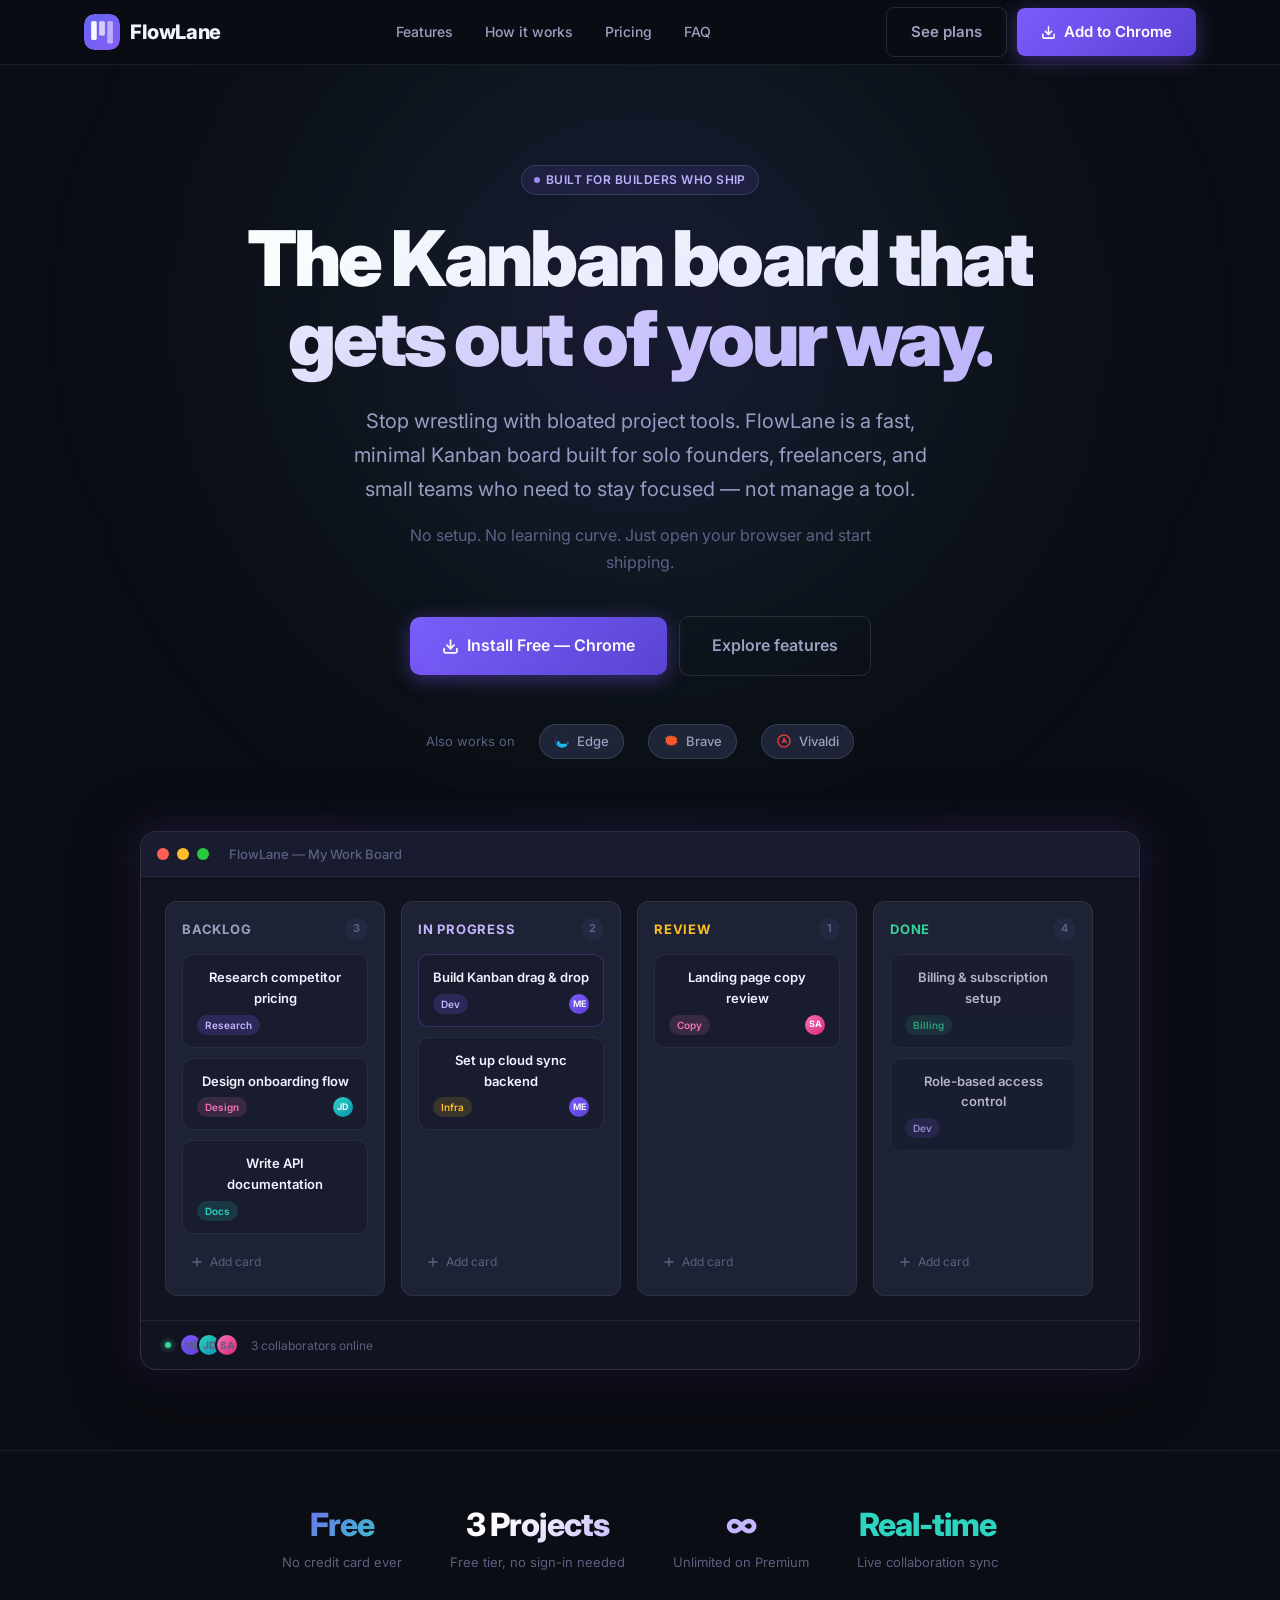
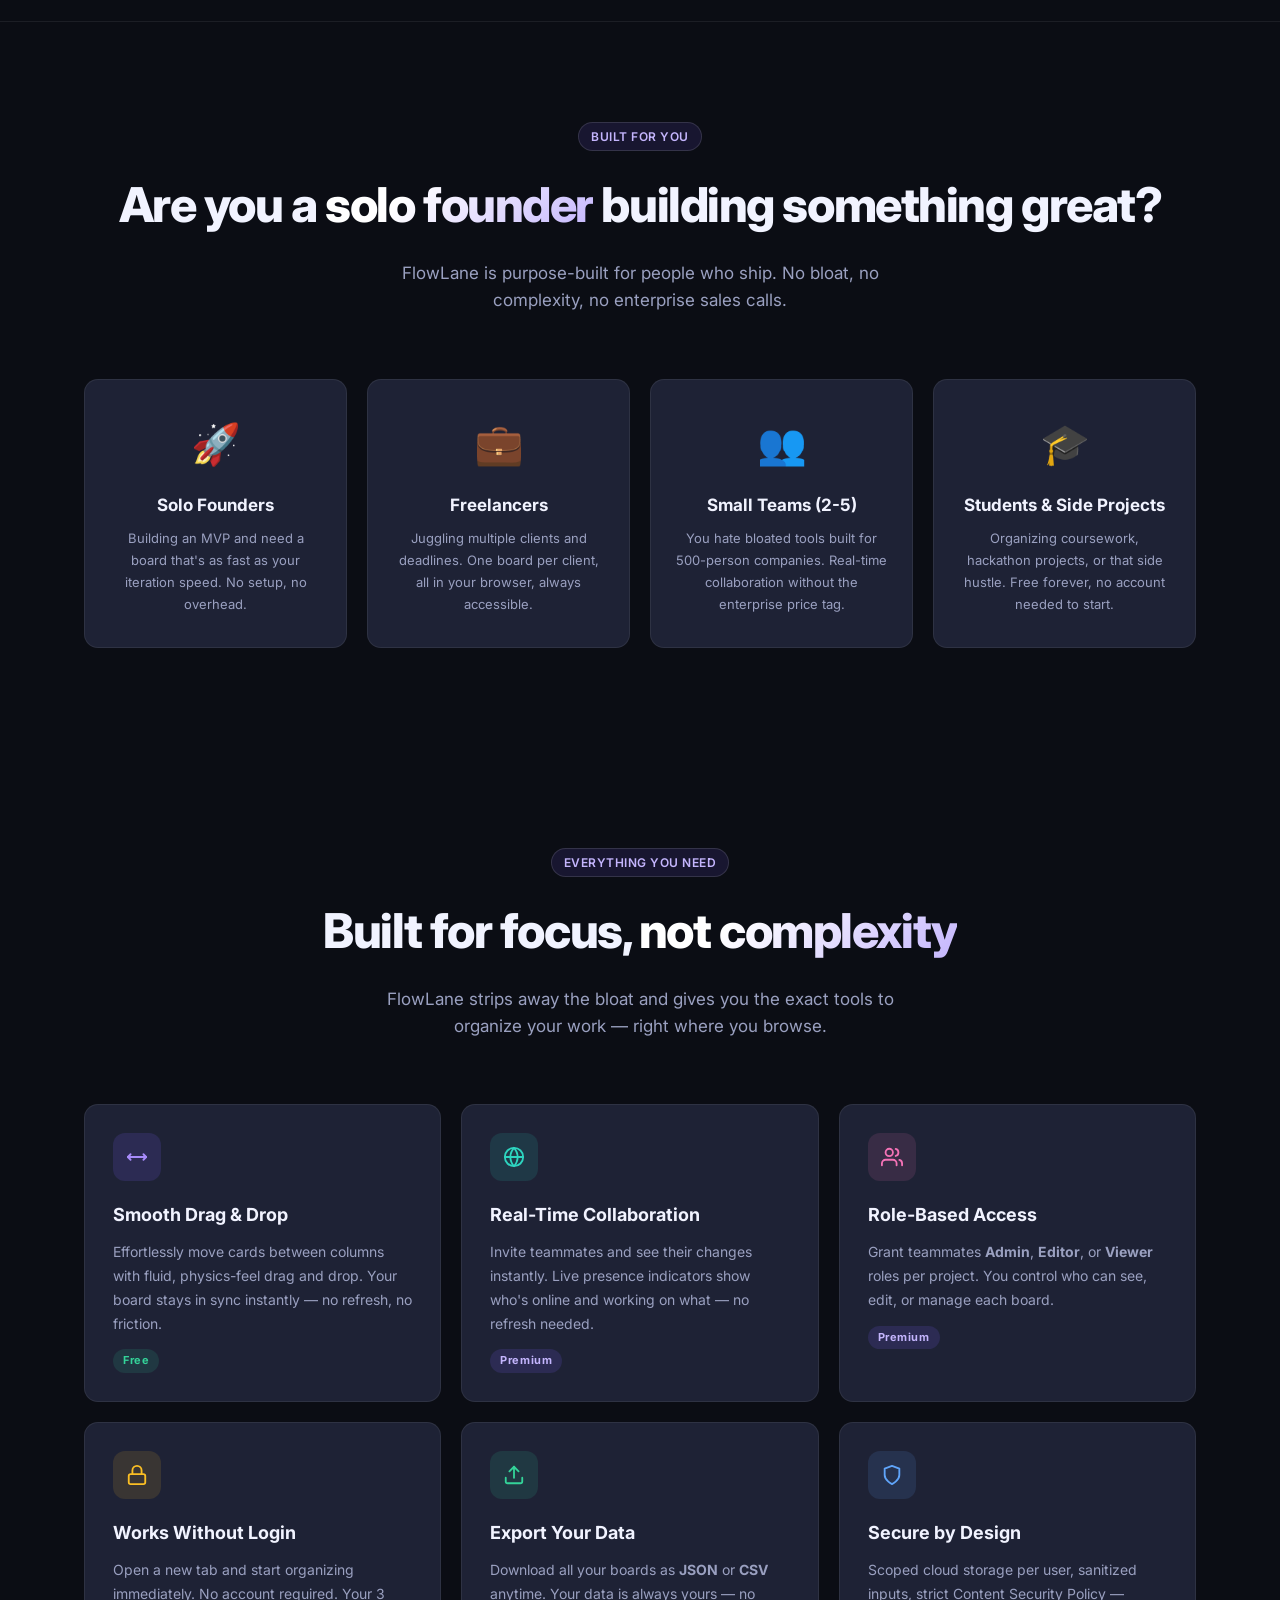
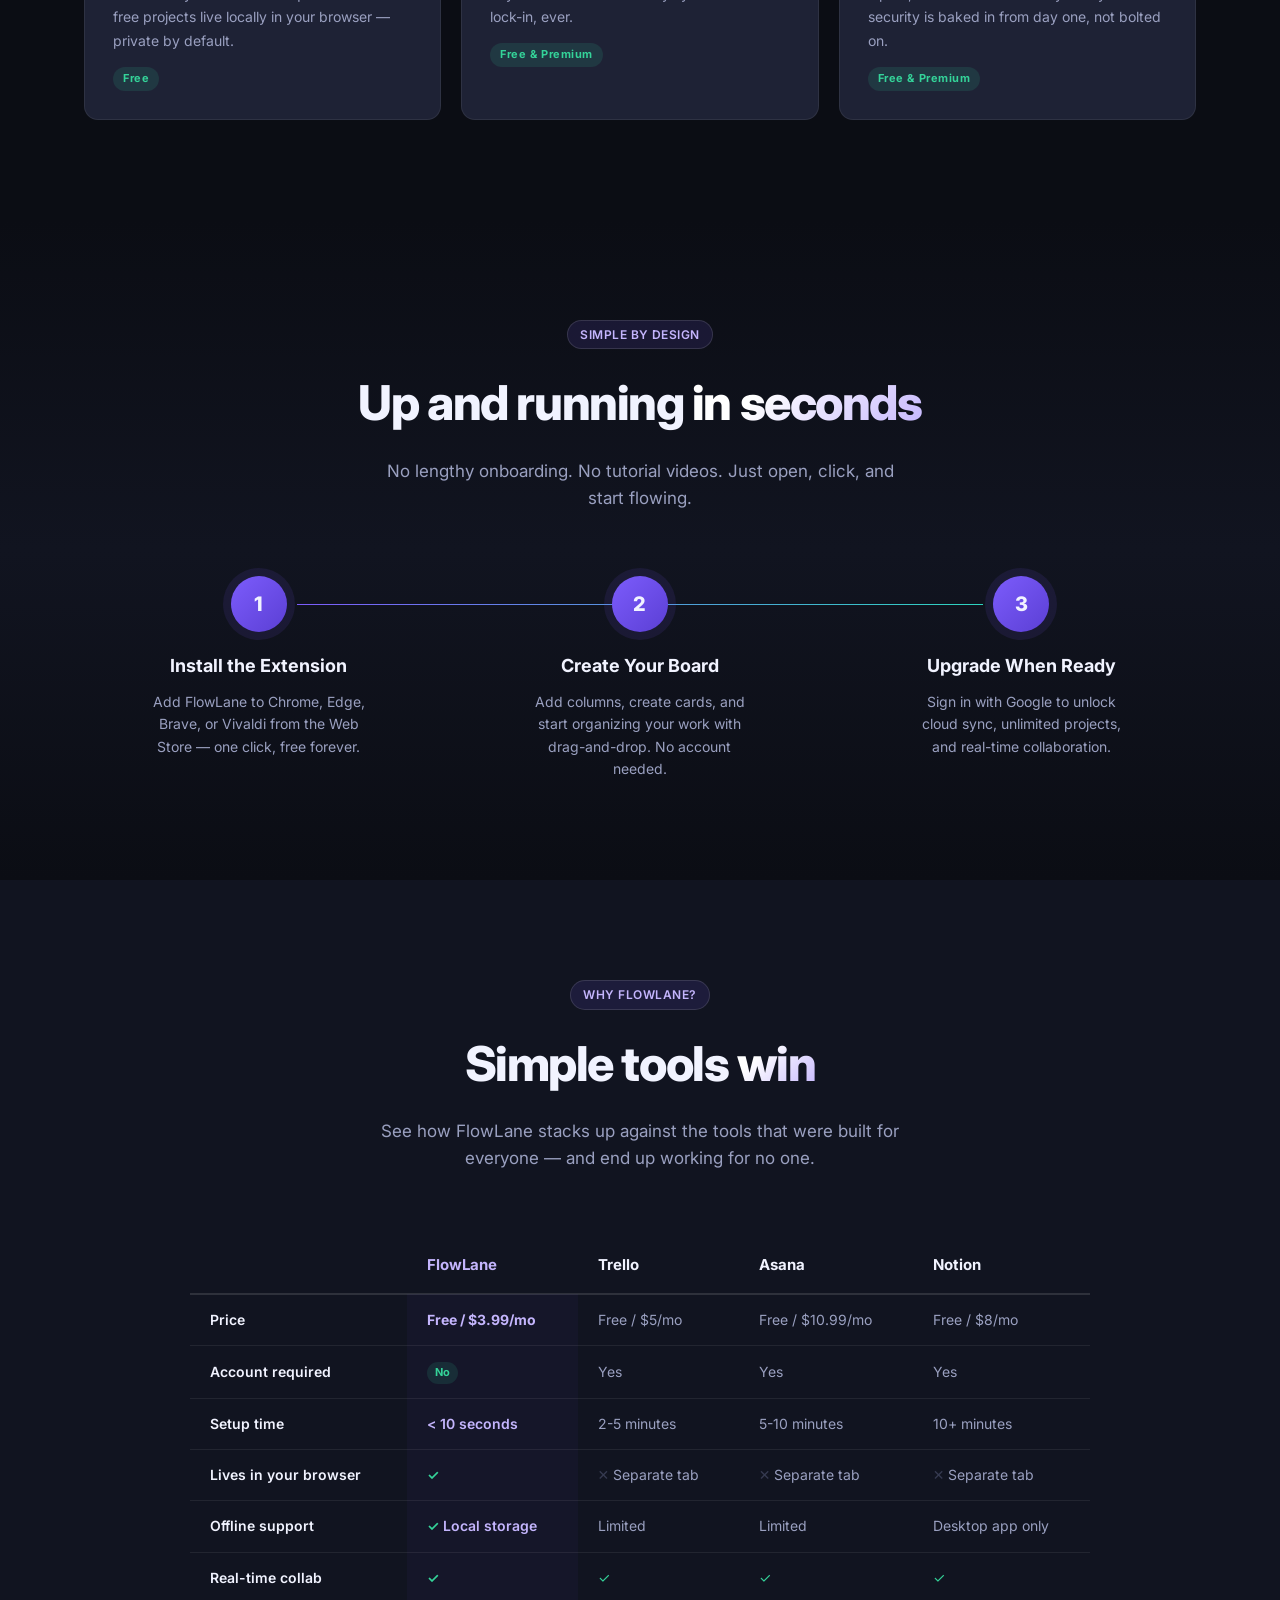
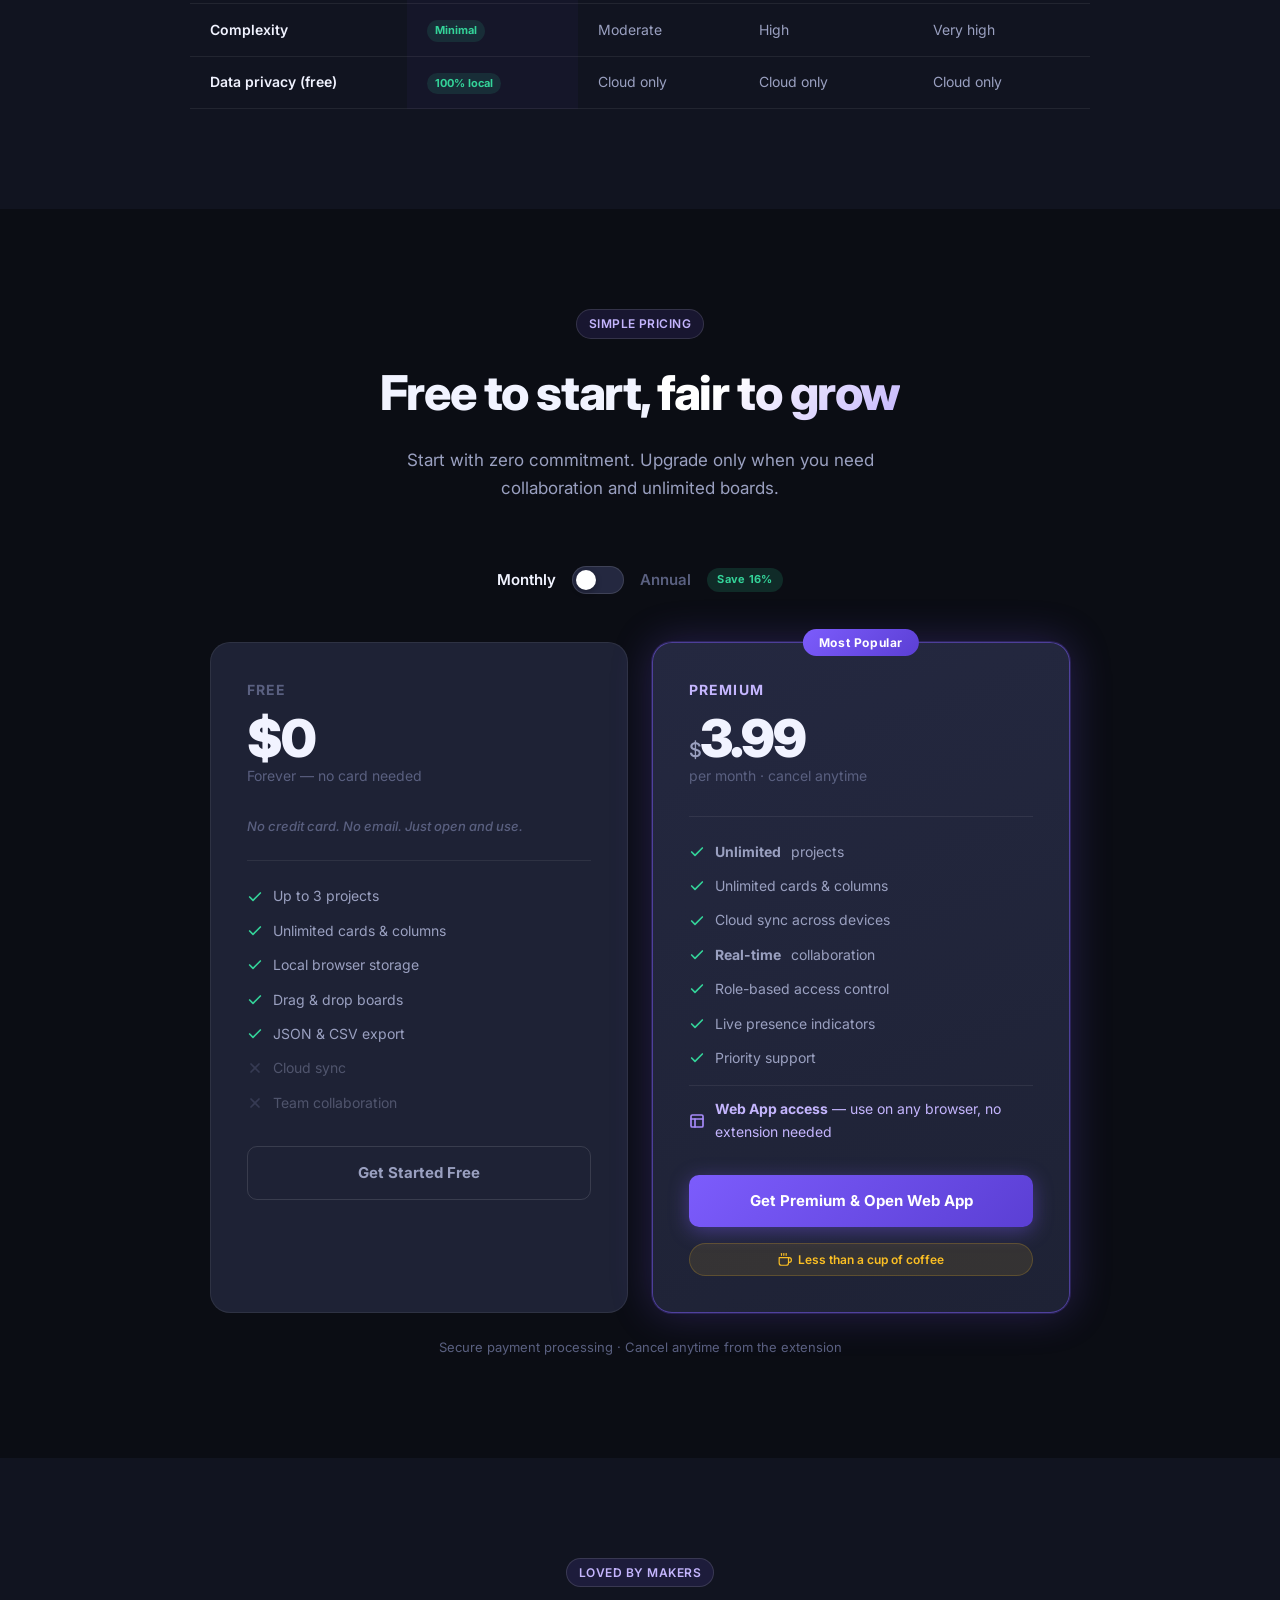
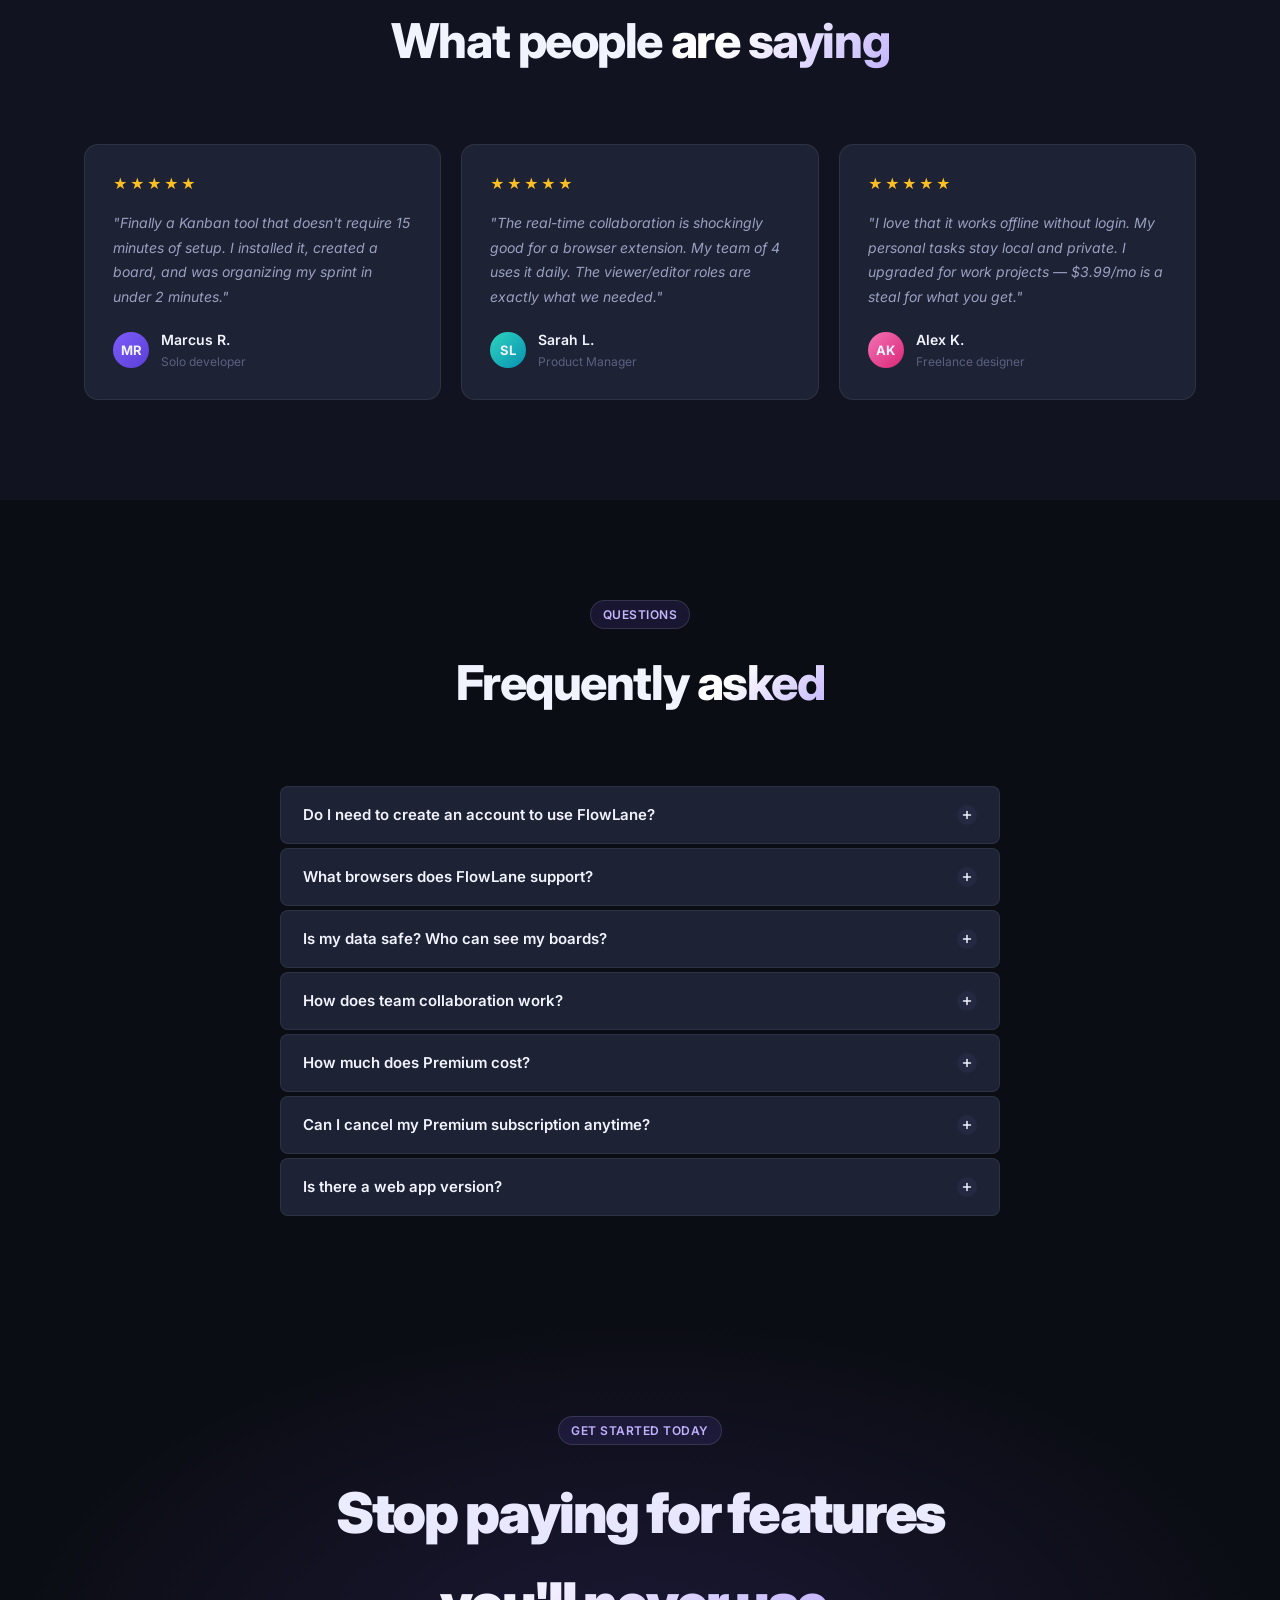
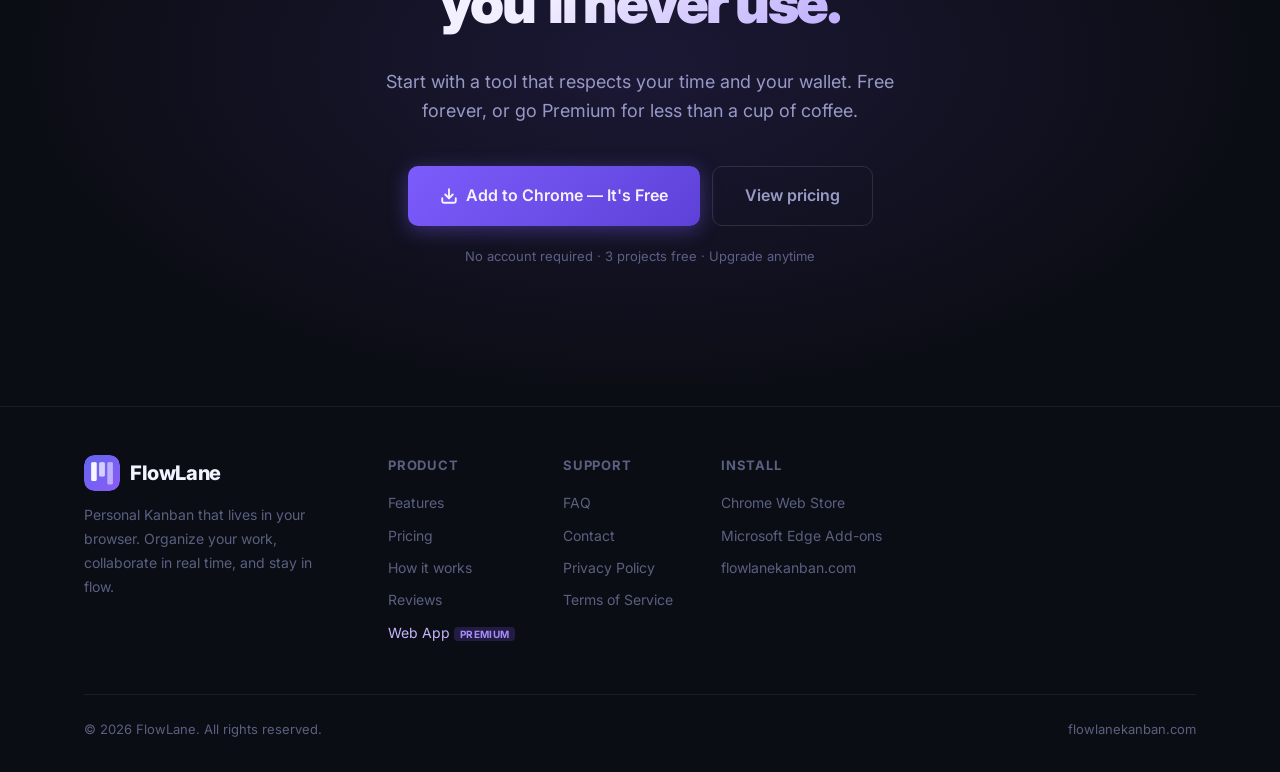
==== commit fbce2b95: "Implement Get Premium & Open Web App Here's a summary of the 3 changes made to public/index.html: " ====
--- a/public/index.html
+++ b/public/index.html
@@ -1105,8 +1105,12 @@
             <svg class="check" width="16" height="16" viewBox="0 0 24 24" fill="none" stroke="currentColor" stroke-width="2.5" stroke-linecap="round" stroke-linejoin="round"><polyline points="20 6 9 17 4 12"/></svg>
             Priority support
           </li>
+          <li style="margin-top:4px;padding-top:12px;border-top:1px solid rgba(255,255,255,.07)">
+            <svg width="16" height="16" viewBox="0 0 24 24" fill="none" stroke="var(--accent2)" stroke-width="2.5" stroke-linecap="round" stroke-linejoin="round"><rect x="3" y="3" width="18" height="18" rx="2"/><polyline points="3 9 21 9"/><polyline points="9 21 9 9"/></svg>
+            <span style="color:var(--accent3)"><strong>Web App access</strong> — use on any browser, no extension needed</span>
+          </li>
         </ul>
-        <a href="#install" class="price-btn btn-primary" style="display:block;text-align:center;border-radius:10px;">Get Premium</a>
+        <a href="https://app.flowlanekanban.com" class="price-btn btn-primary" style="display:block;text-align:center;border-radius:10px;">Get Premium &amp; Open Web App</a>
         <div class="coffee-badge" style="justify-content:center;width:100%;">
           <svg width="14" height="14" viewBox="0 0 24 24" fill="none" stroke="currentColor" stroke-width="2" stroke-linecap="round" stroke-linejoin="round"><path d="M18 8h1a4 4 0 0 1 0 8h-1"/><path d="M2 8h16v9a4 4 0 0 1-4 4H6a4 4 0 0 1-4-4V8z"/><line x1="6" y1="1" x2="6" y2="4"/><line x1="10" y1="1" x2="10" y2="4"/><line x1="14" y1="1" x2="14" y2="4"/></svg>
           Less than a cup of coffee
@@ -1238,13 +1242,13 @@
       </div>
       <div class="faq-item">
         <button class="faq-q">
-          Will there be a web app version?
+          Is there a web app version?
           <div class="faq-icon">
             <svg width="12" height="12" viewBox="0 0 24 24" fill="none" stroke="currentColor" stroke-width="3" stroke-linecap="round"><line x1="12" y1="5" x2="12" y2="19"/><line x1="5" y1="12" x2="19" y2="12"/></svg>
           </div>
         </button>
         <div class="faq-a">
-          <div class="faq-a-inner">Yes! The web app is live at <a href="https://app.flowlanekanban.com" style="color:var(--accent2)">app.flowlanekanban.com</a> — use FlowLane on any browser, any device, with no extension to install. Your boards, cards, and Premium features all work seamlessly on the web.</div>
+          <div class="faq-a-inner">Yes! The web app is live at <a href="https://app.flowlanekanban.com" style="color:var(--accent2)">app.flowlanekanban.com</a> — use FlowLane on any browser, any device, with no extension to install. <strong style="color:var(--accent3)">The web app is exclusively available to Premium subscribers.</strong> Sign in with your Google account and your Premium subscription will be verified automatically. Free-tier users can use the Chrome extension instead.</div>
         </div>
       </div>
     </div>
@@ -1290,7 +1294,7 @@
           <a href="#pricing">Pricing</a>
           <a href="#how-it-works">How it works</a>
           <a href="#reviews">Reviews</a>
-          <a href="https://app.flowlanekanban.com" style="color:var(--accent3)">Web App</a>
+          <a href="https://app.flowlanekanban.com" style="color:var(--accent3)">Web App <span style="font-size:10px;background:rgba(124,92,252,.2);color:var(--accent2);padding:1px 6px;border-radius:4px;vertical-align:middle;font-weight:700;letter-spacing:.3px">PREMIUM</span></a>
         </div>
         <div class="footer-col">
           <h4>Support</h4>
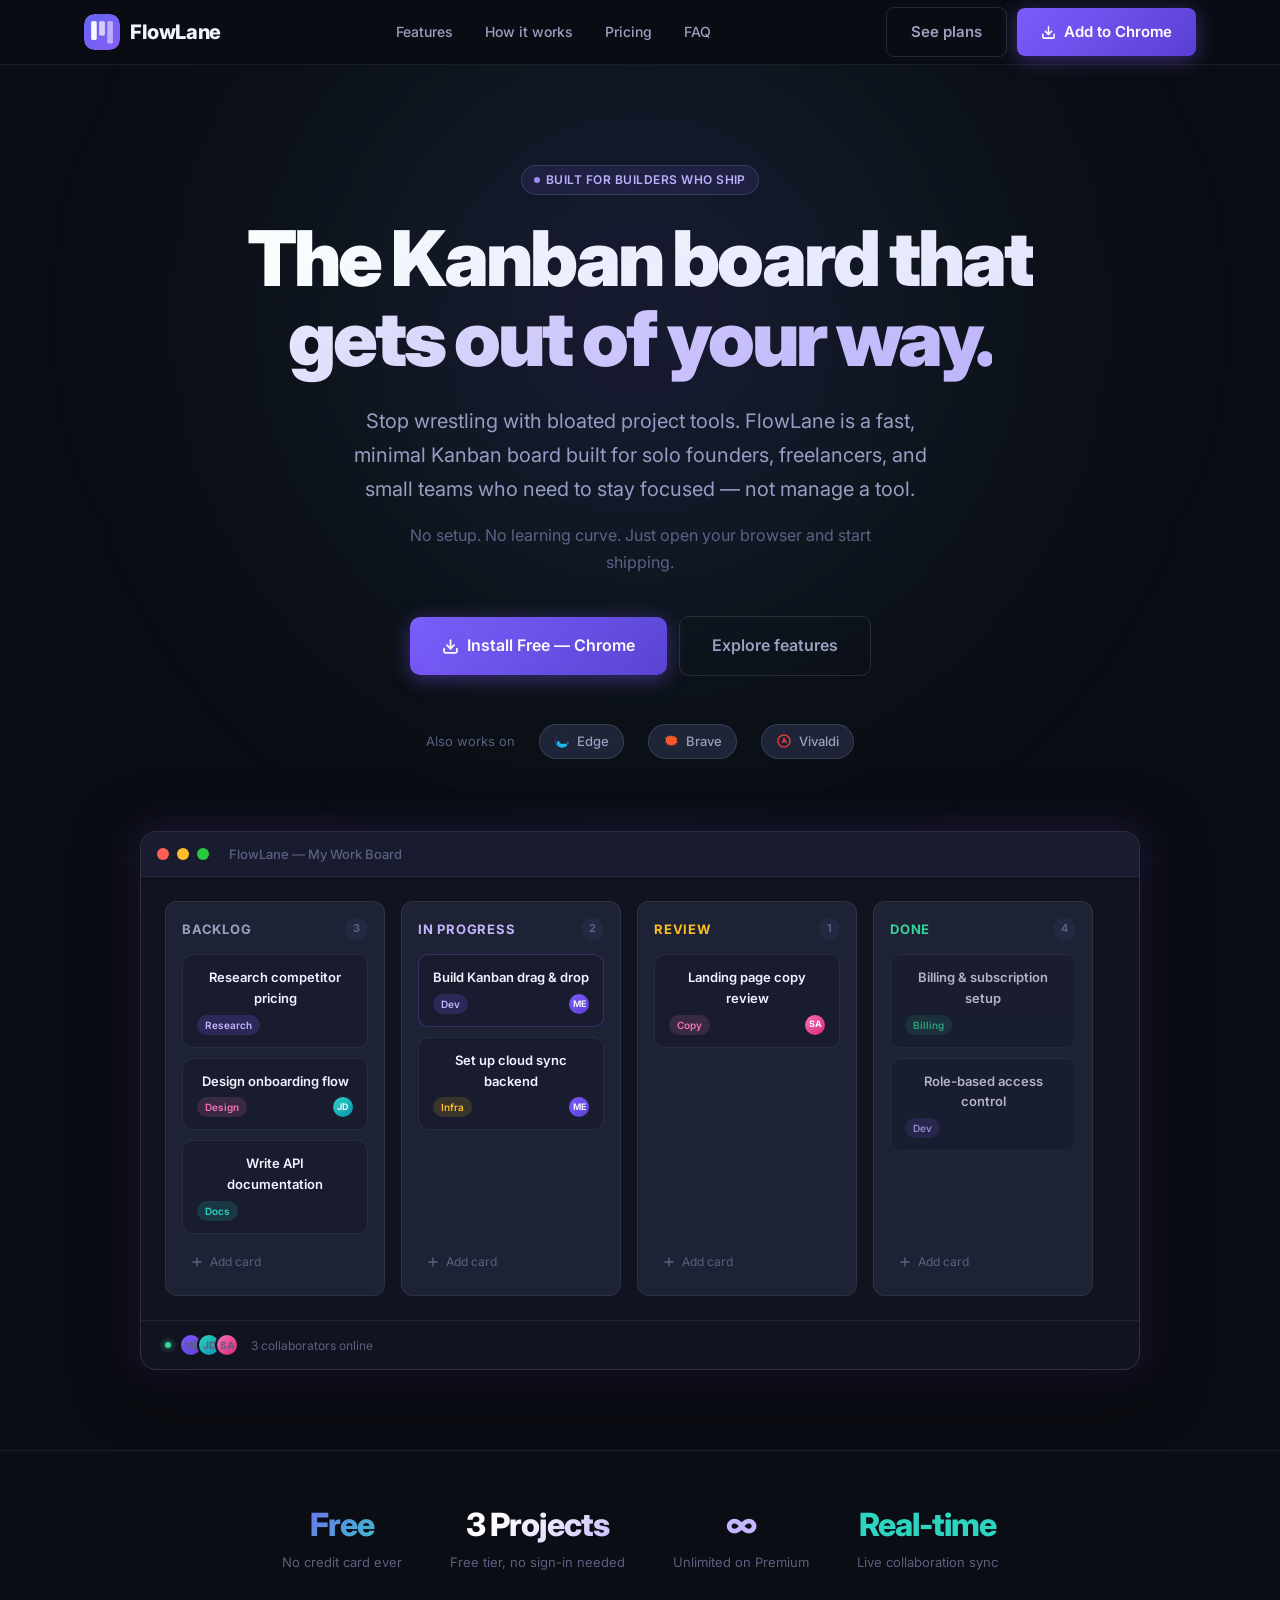
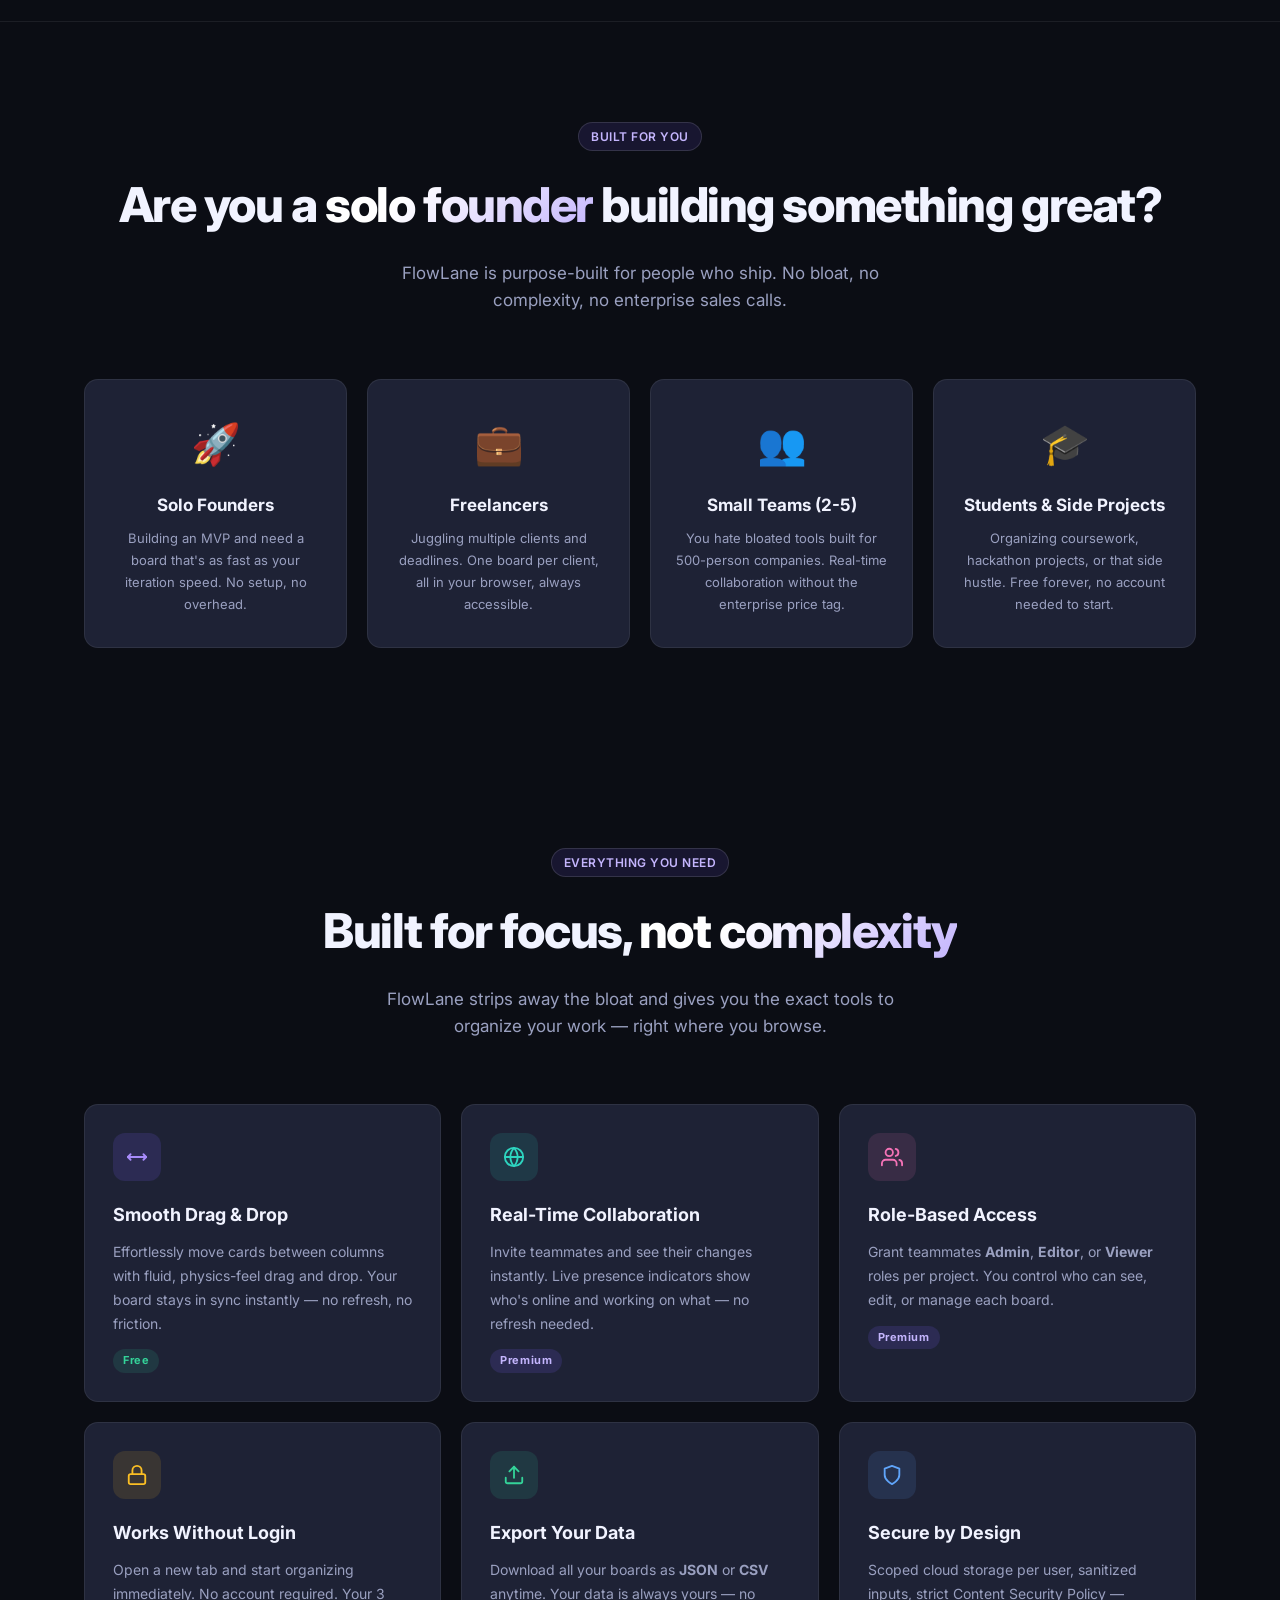
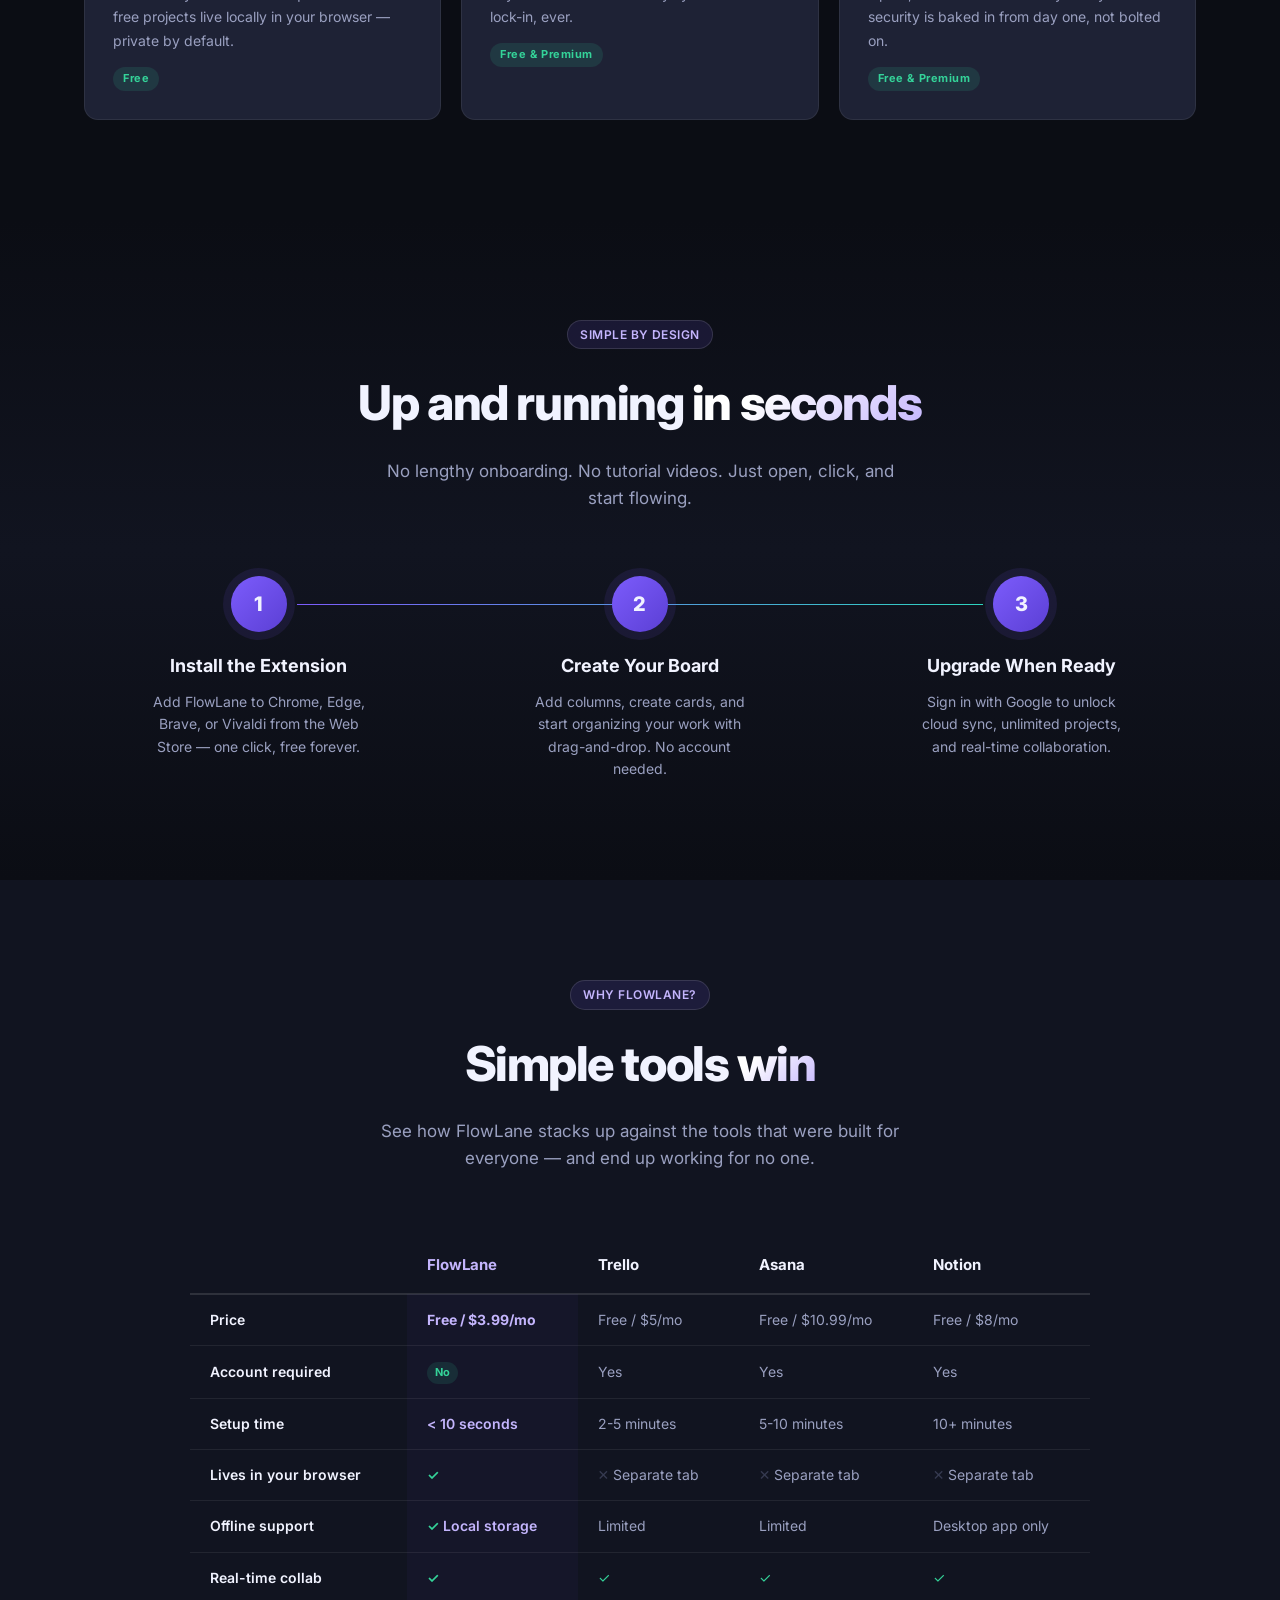
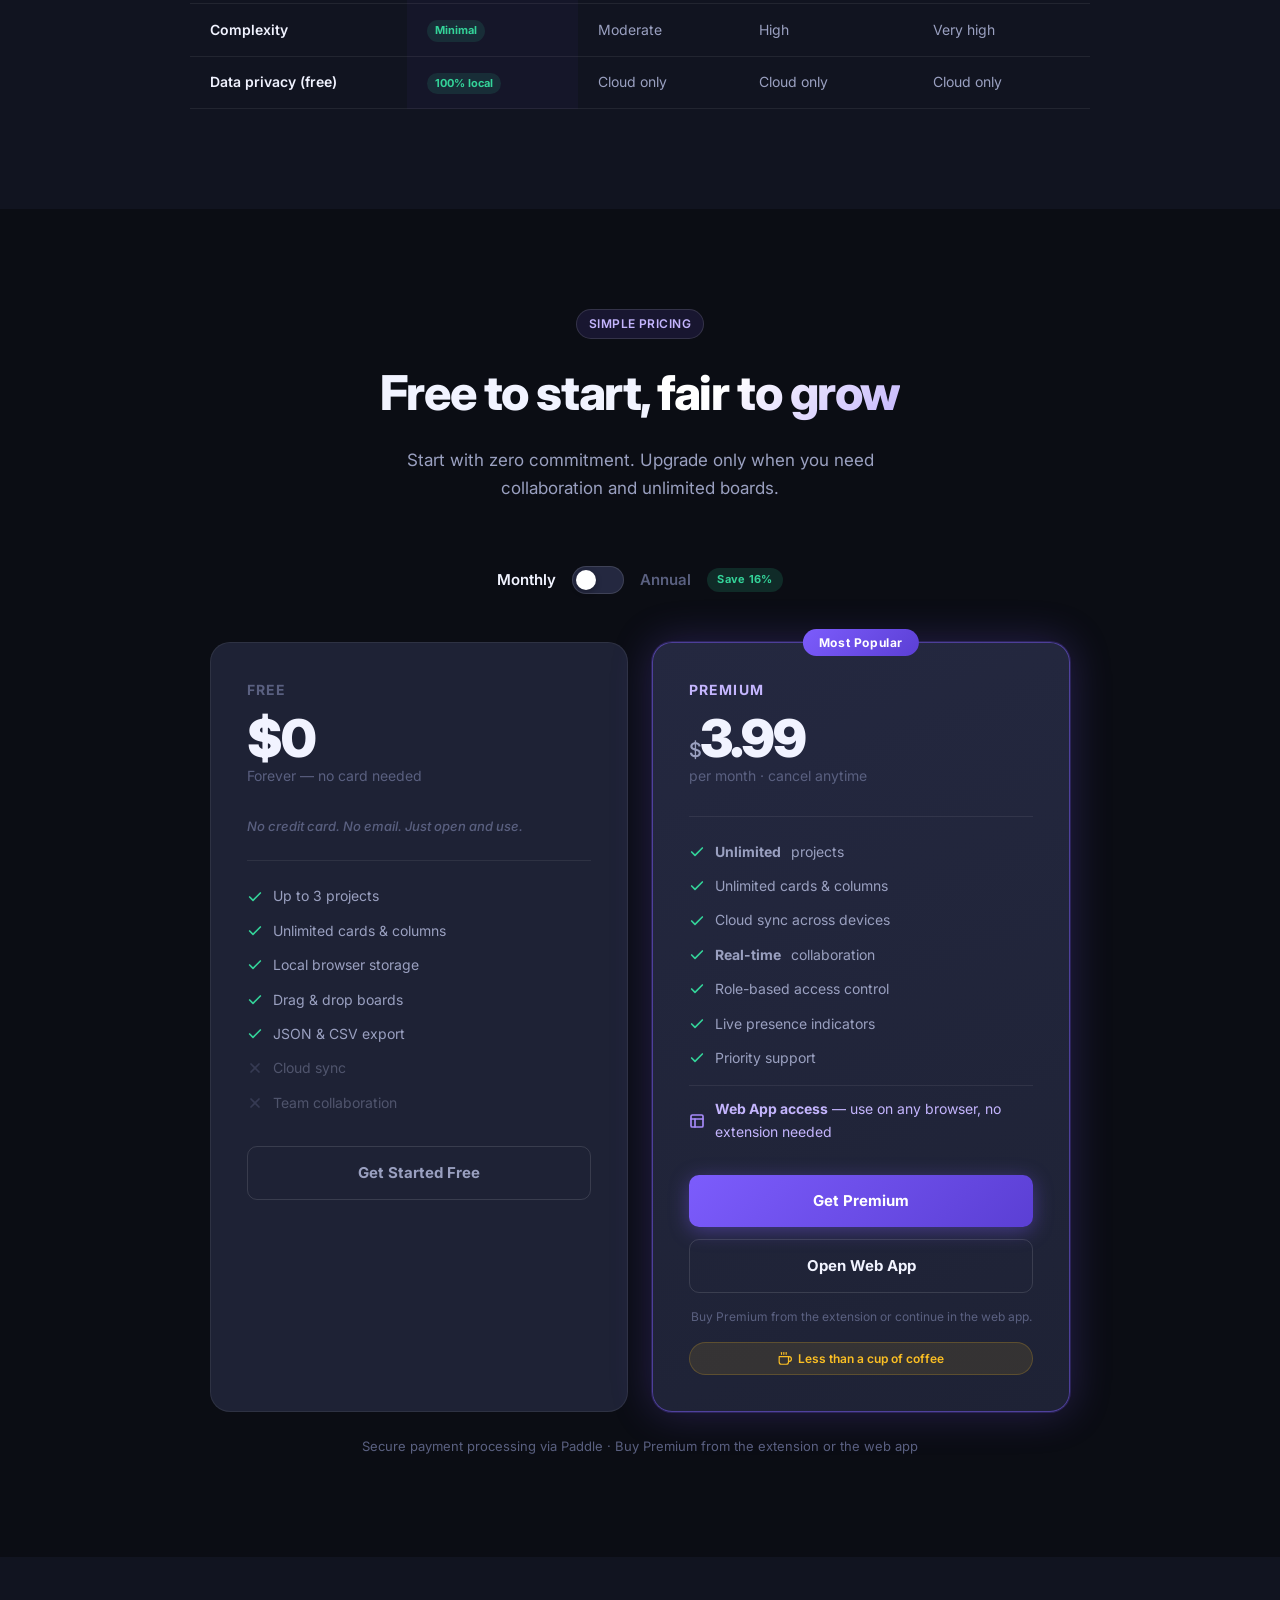
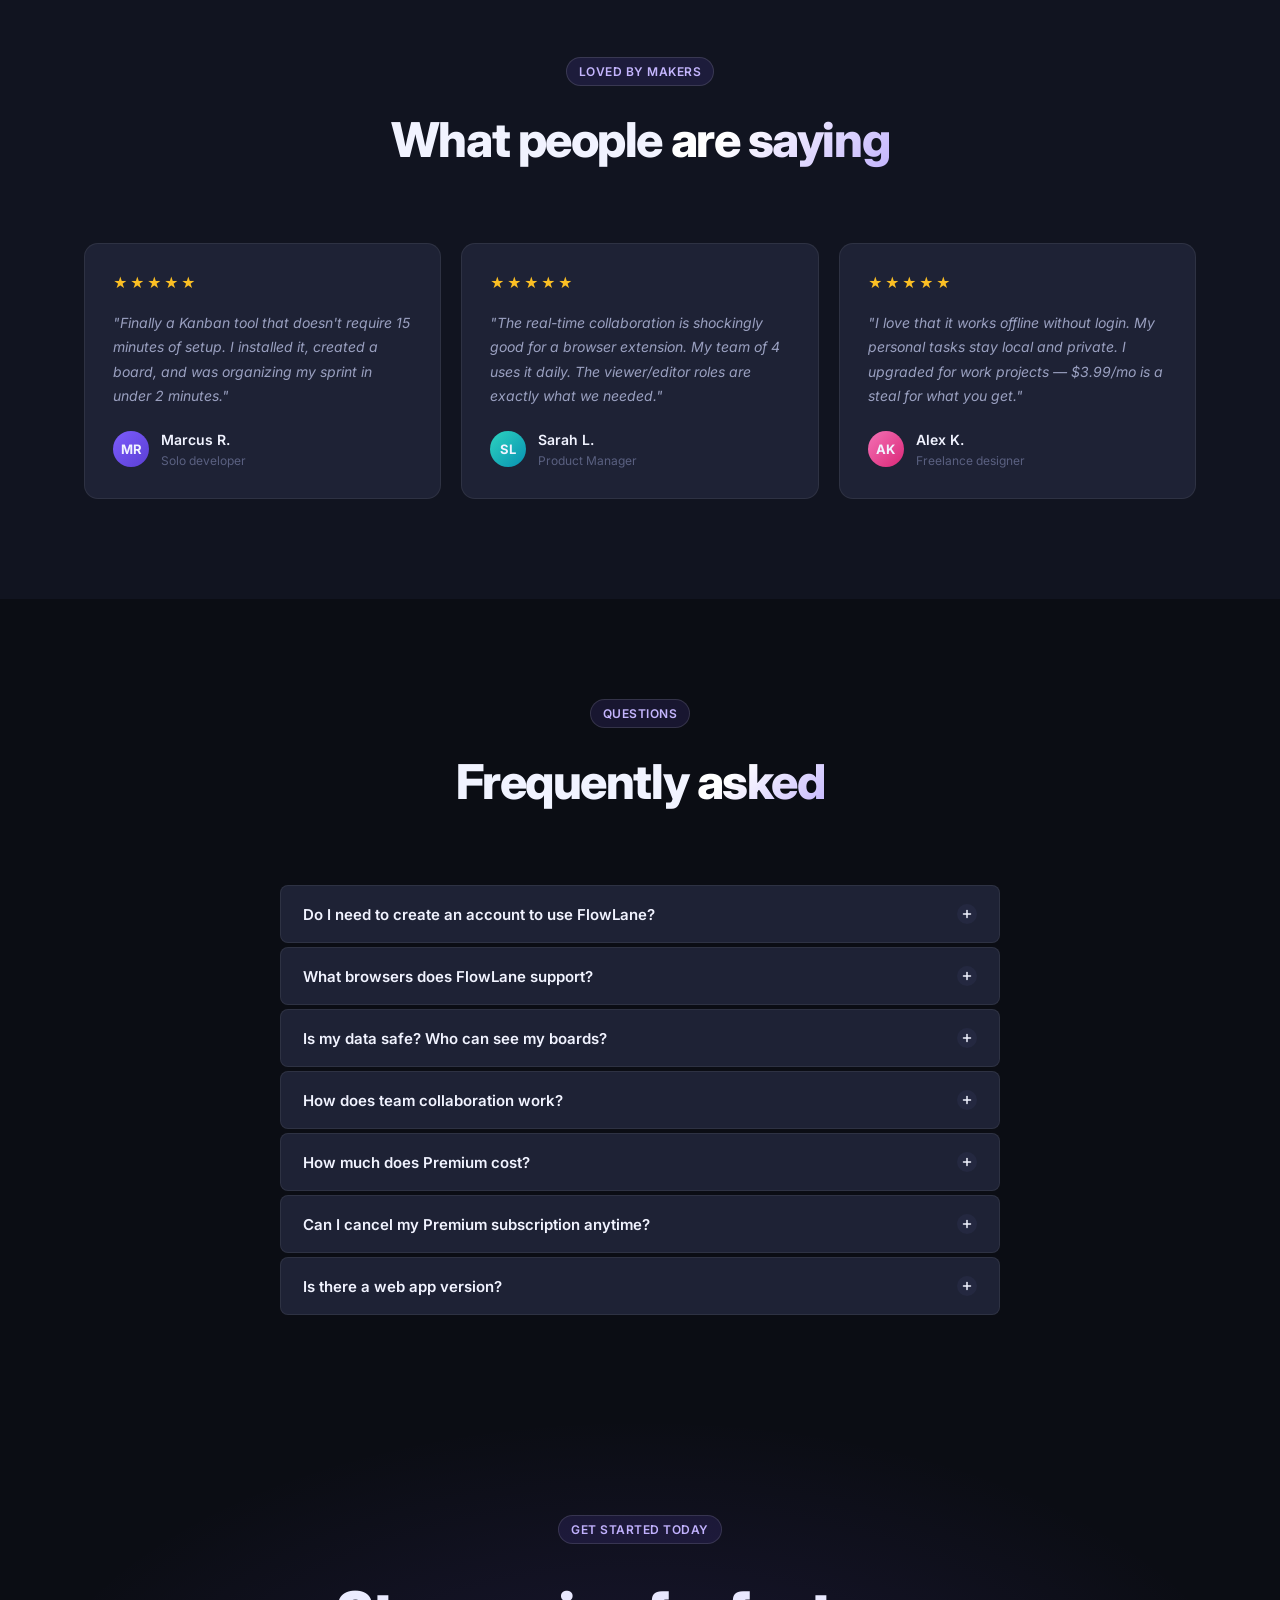
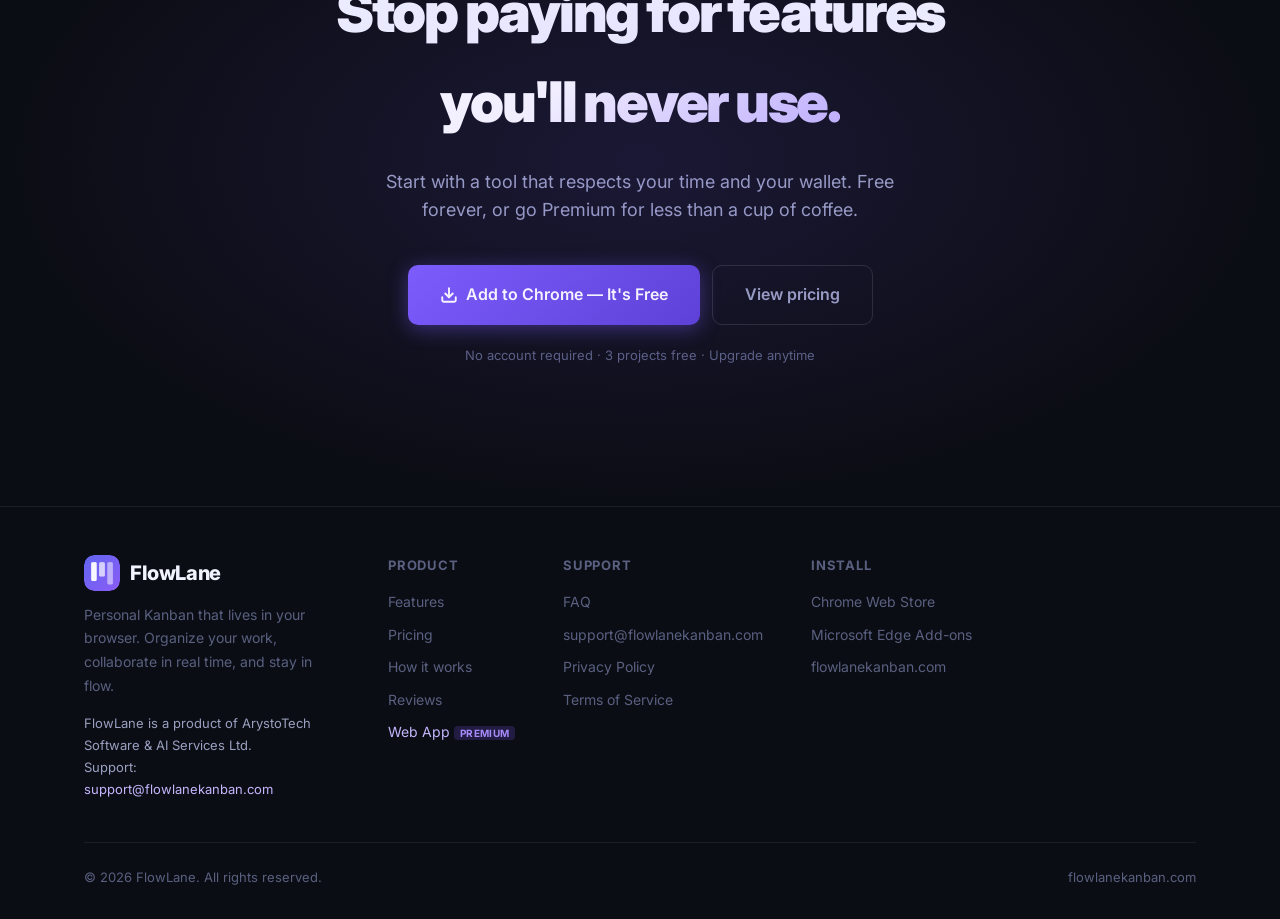
==== commit cb119172: "Updated price and purchase flow." ====
--- a/public/index.html
+++ b/public/index.html
@@ -453,6 +453,8 @@
     .price-features li .check { color: var(--green); }
     .price-features li .x { color: var(--text3); }
     .price-btn { width: 100%; padding: 14px; border-radius: 10px; font-size: 15px; font-weight: 700; transition: all .2s; text-align: center; display: block; }
+    .price-actions { display: flex; flex-direction: column; gap: 12px; }
+    .price-subnote { margin-top: 14px; font-size: 12px; color: var(--text3); text-align: center; }
     .coffee-badge {
       display: inline-flex; align-items: center; gap: 6px;
       margin-top: 16px; padding: 6px 14px; border-radius: 99px;
@@ -531,6 +533,14 @@
     .footer-top { display: flex; gap: 64px; margin-bottom: 40px; flex-wrap: wrap; }
     .footer-brand { flex: 0 0 240px; }
     .footer-brand p { font-size: 14px; color: var(--text3); margin-top: 12px; line-height: 1.7; }
+    .footer-company {
+      display: inline-block;
+      margin-top: 14px;
+      font-size: 13px;
+      color: var(--text2);
+      line-height: 1.7;
+    }
+    .footer-company a { color: var(--accent3); }
     .footer-cols { display: flex; gap: 48px; flex: 1; flex-wrap: wrap; }
     .footer-col h4 { font-size: 13px; font-weight: 700; letter-spacing: .06em; text-transform: uppercase; color: var(--text3); margin-bottom: 16px; }
     .footer-col a { display: block; font-size: 14px; color: var(--text3); margin-bottom: 10px; transition: color .2s; }
@@ -1110,14 +1120,18 @@
             <span style="color:var(--accent3)"><strong>Web App access</strong> — use on any browser, no extension needed</span>
           </li>
         </ul>
-        <a href="https://app.flowlanekanban.com" class="price-btn btn-primary" style="display:block;text-align:center;border-radius:10px;">Get Premium &amp; Open Web App</a>
+        <div class="price-actions">
+          <a href="https://app.flowlanekanban.com/?intent=subscribe&amp;plan=monthly" id="premiumCheckoutBtn" class="price-btn btn-primary" style="display:block;text-align:center;border-radius:10px;">Get Premium</a>
+          <a href="https://app.flowlanekanban.com" id="openWebAppBtn" class="price-btn btn-outline" style="border:1px solid var(--border2);color:var(--text);display:block;text-align:center;border-radius:10px;">Open Web App</a>
+        </div>
+        <div class="price-subnote">Buy Premium from the extension or continue in the web app.</div>
         <div class="coffee-badge" style="justify-content:center;width:100%;">
           <svg width="14" height="14" viewBox="0 0 24 24" fill="none" stroke="currentColor" stroke-width="2" stroke-linecap="round" stroke-linejoin="round"><path d="M18 8h1a4 4 0 0 1 0 8h-1"/><path d="M2 8h16v9a4 4 0 0 1-4 4H6a4 4 0 0 1-4-4V8z"/><line x1="6" y1="1" x2="6" y2="4"/><line x1="10" y1="1" x2="10" y2="4"/><line x1="14" y1="1" x2="14" y2="4"/></svg>
           Less than a cup of coffee
         </div>
       </div>
     </div>
-    <p style="text-align:center;margin-top:24px;font-size:13px;color:var(--text3)">Secure payment processing &middot; Cancel anytime from the extension</p>
+    <p style="text-align:center;margin-top:24px;font-size:13px;color:var(--text3)">Secure payment processing via Paddle &middot; Buy Premium from the extension or the web app</p>
   </div>
 </section>
 
@@ -1286,6 +1300,10 @@
           FlowLane
         </a>
         <p>Personal Kanban that lives in your browser. Organize your work, collaborate in real time, and stay in flow.</p>
+        <div class="footer-company">
+          FlowLane is a product of ArystoTech Software &amp; AI Services Ltd.<br />
+          Support: <a href="mailto:support@flowlanekanban.com">support@flowlanekanban.com</a>
+        </div>
       </div>
       <div class="footer-cols">
         <div class="footer-col">
@@ -1299,7 +1317,7 @@
         <div class="footer-col">
           <h4>Support</h4>
           <a href="#faq">FAQ</a>
-          <a href="mailto:support@flowlanekanban.com">Contact</a>
+          <a href="mailto:support@flowlanekanban.com">support@flowlanekanban.com</a>
           <a href="#">Privacy Policy</a>
           <a href="#">Terms of Service</a>
         </div>
@@ -1358,7 +1376,15 @@
   const toggleAnnual = document.getElementById('toggleAnnual');
   const premiumPrice = document.getElementById('premiumPrice');
   const premiumPeriod = document.getElementById('premiumPeriod');
+  const premiumCheckoutBtn = document.getElementById('premiumCheckoutBtn');
   let isAnnual = false;
+
+  function updatePremiumCta() {
+    if (!premiumCheckoutBtn) return;
+    premiumCheckoutBtn.href = isAnnual
+      ? 'https://app.flowlanekanban.com/?intent=subscribe&plan=annual'
+      : 'https://app.flowlanekanban.com/?intent=subscribe&plan=monthly';
+  }
 
   pricingSwitch.addEventListener('click', () => {
     isAnnual = !isAnnual;
@@ -1381,6 +1407,8 @@
       premiumPrice.classList.remove('price-fade');
       premiumPeriod.classList.remove('price-fade');
     }, 200);
+
+    updatePremiumCta();
   });
 
   toggleMonthly.addEventListener('click', () => {
@@ -1389,6 +1417,8 @@
   toggleAnnual.addEventListener('click', () => {
     if (!isAnnual) pricingSwitch.click();
   });
+
+  updatePremiumCta();
 
   // Smooth active nav link highlight on scroll
   const sections = document.querySelectorAll('section[id]');
@@ -1404,4 +1434,4 @@
   }, { passive: true });
 </script>
 </body>
-</html>+</html>
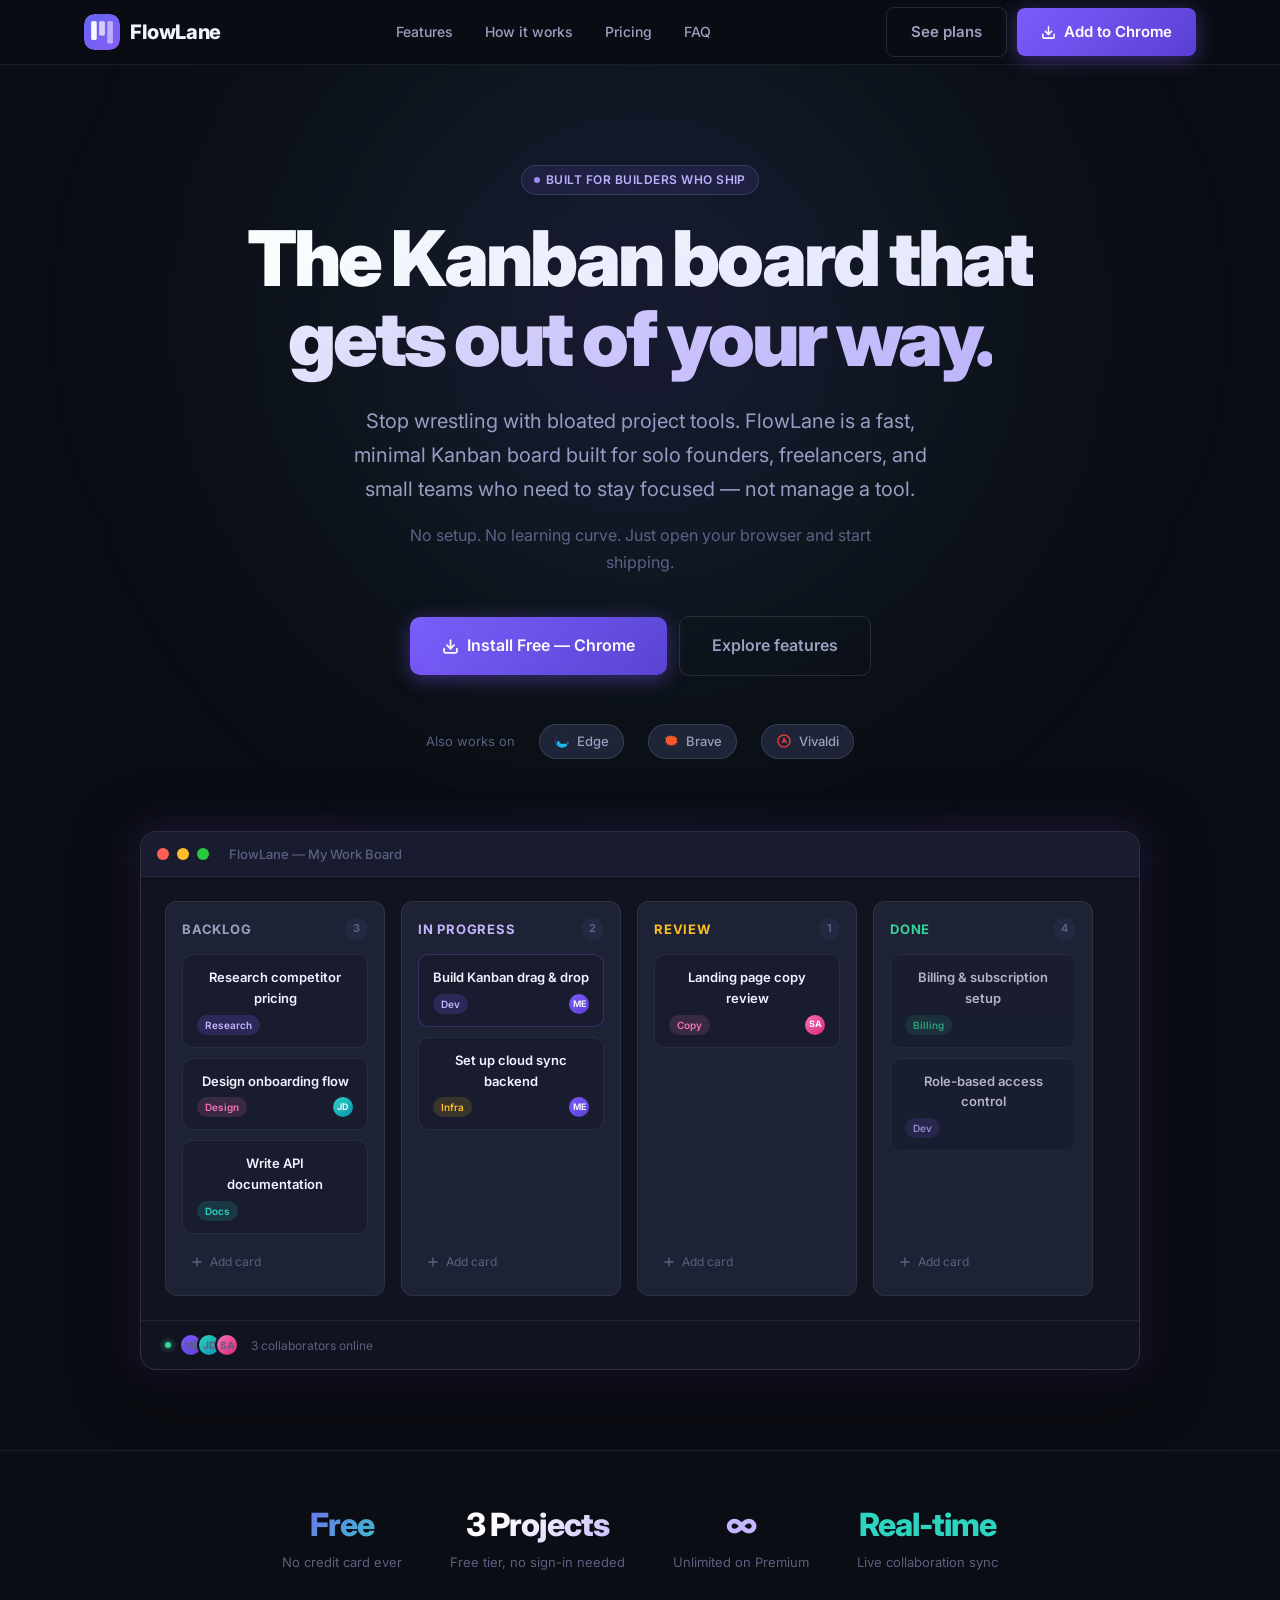
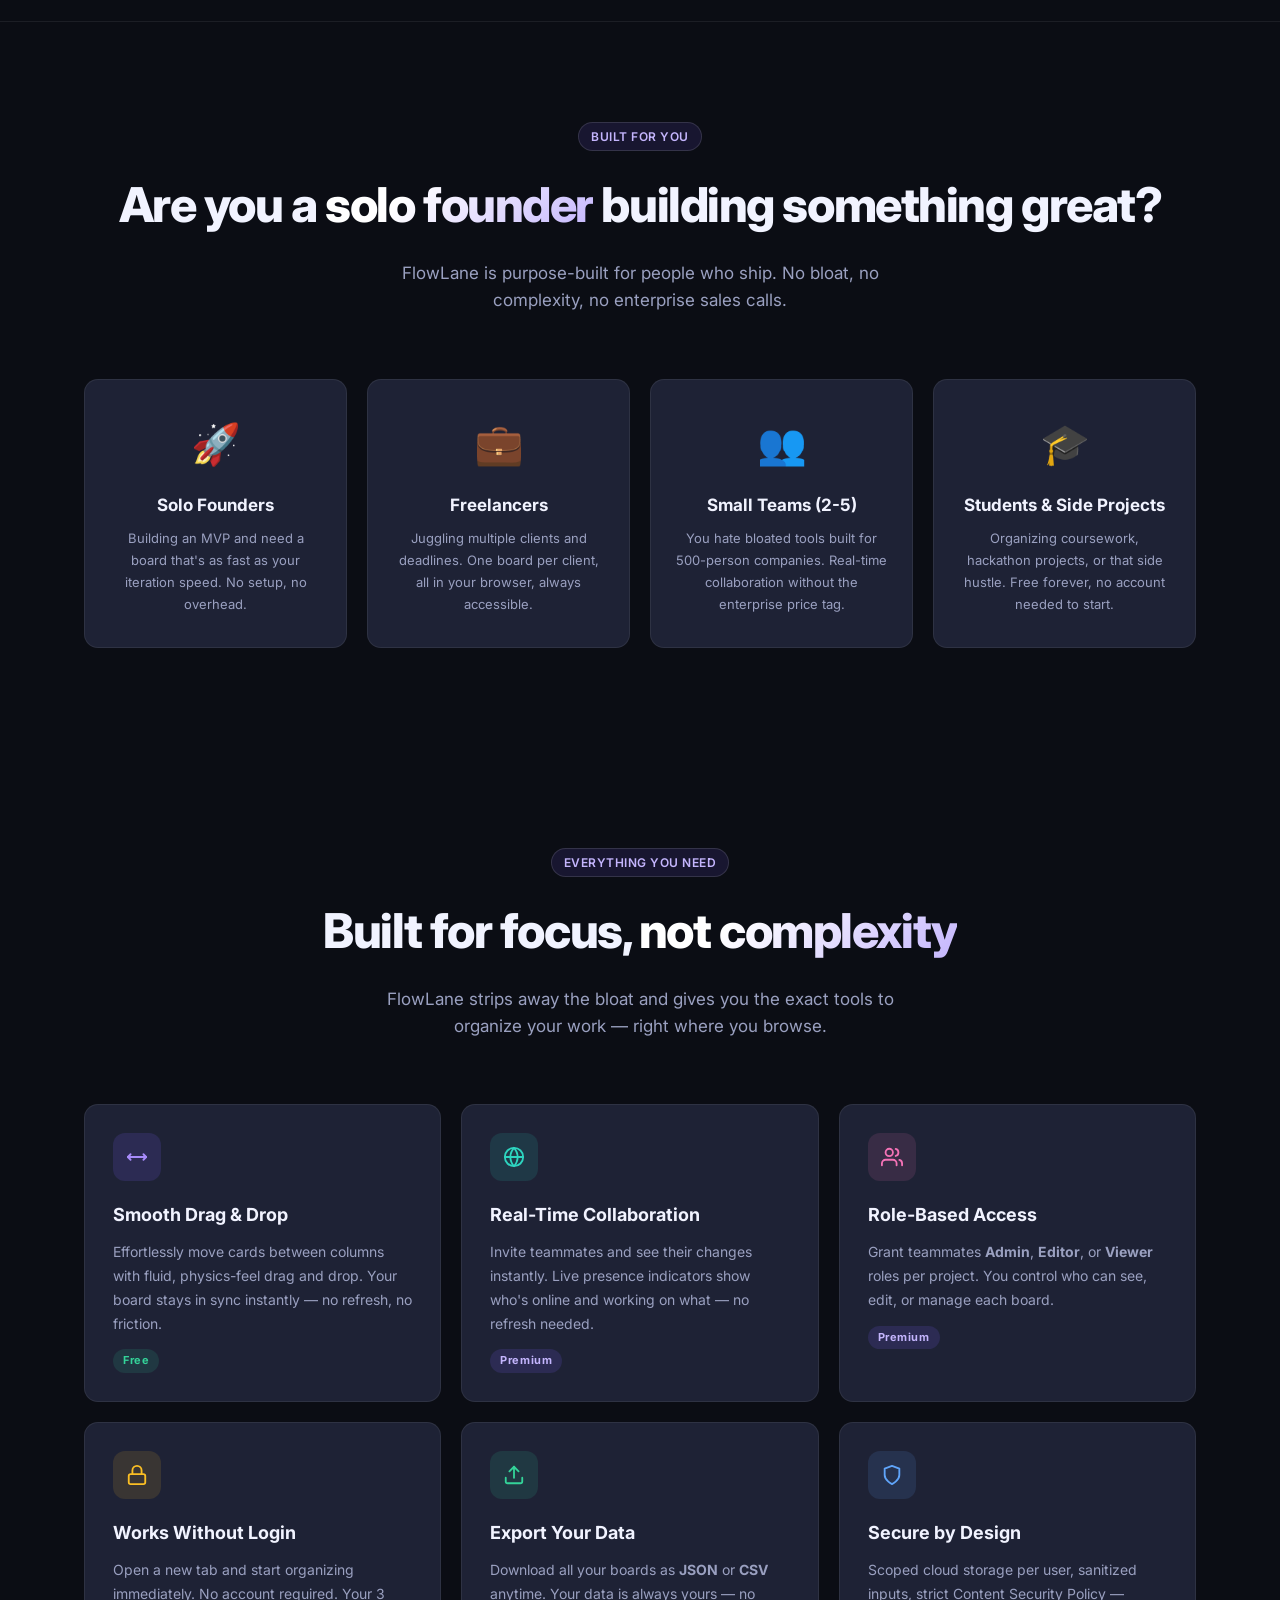
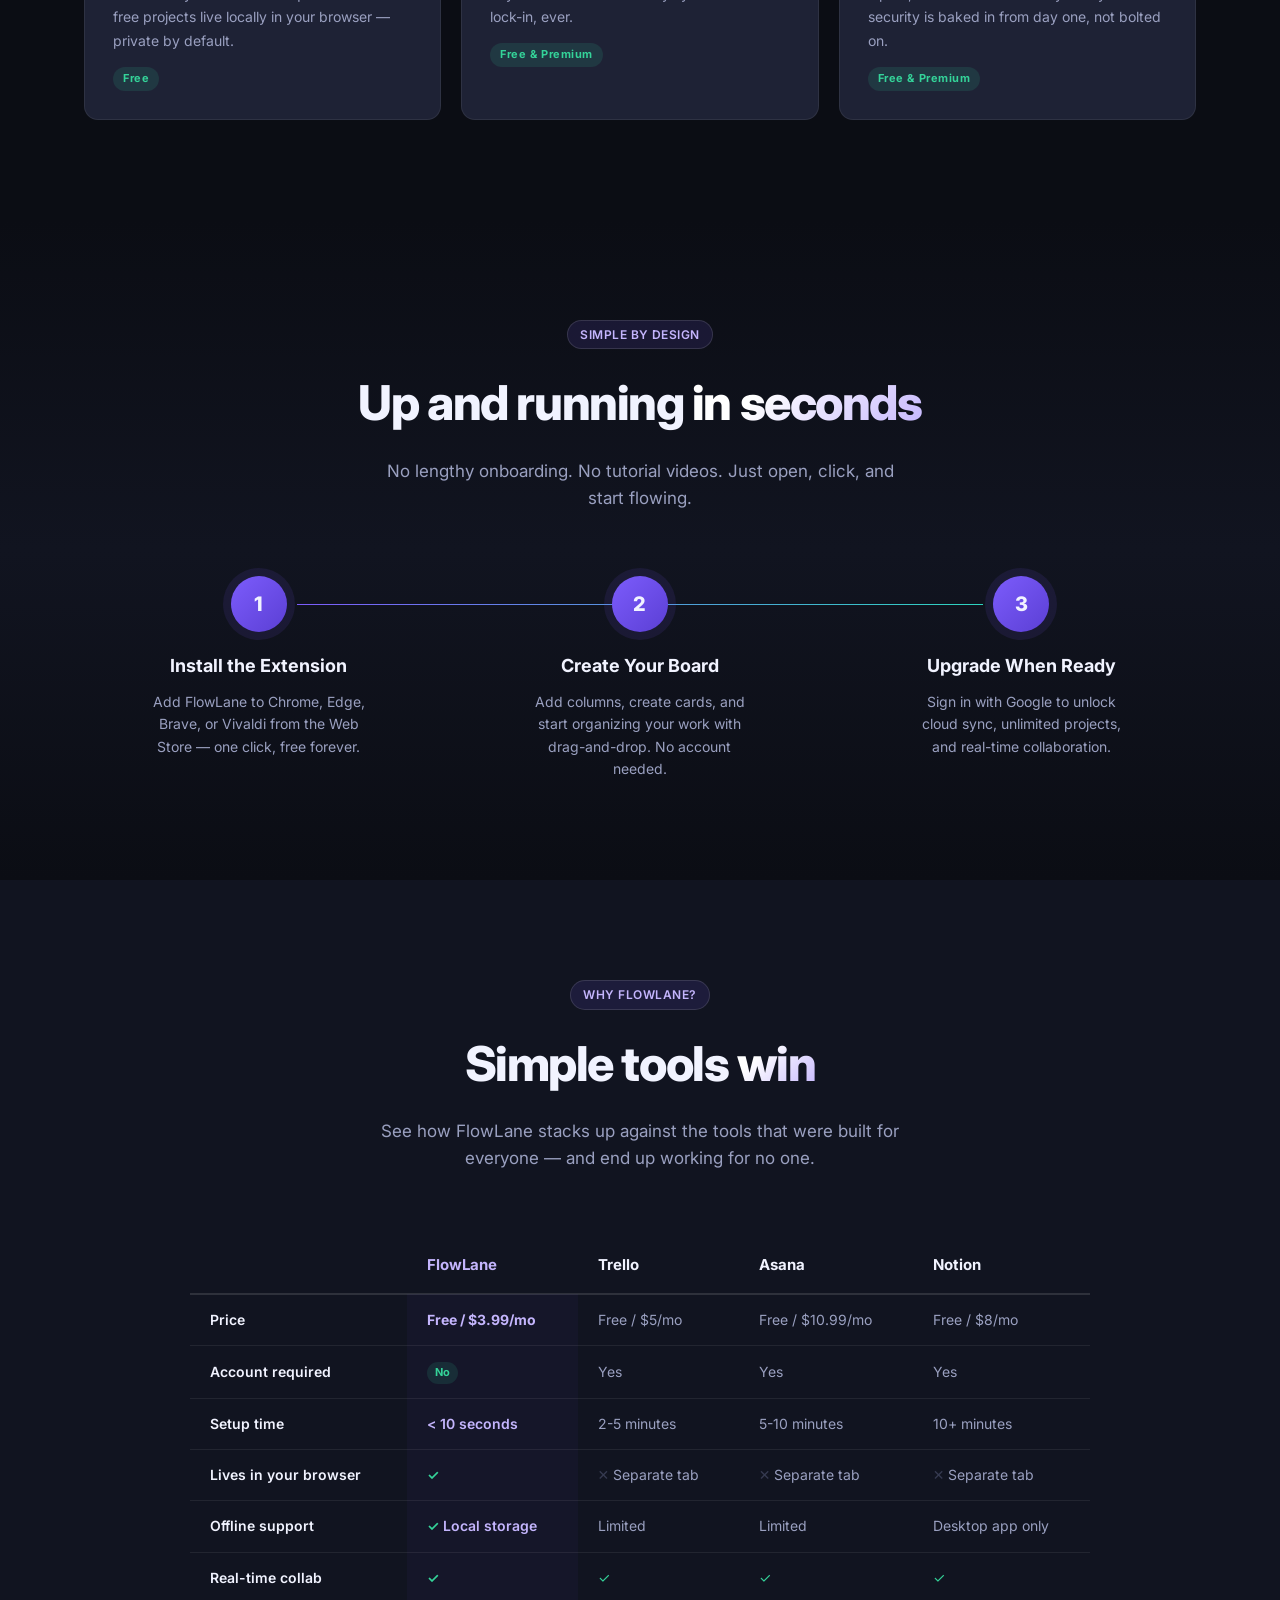
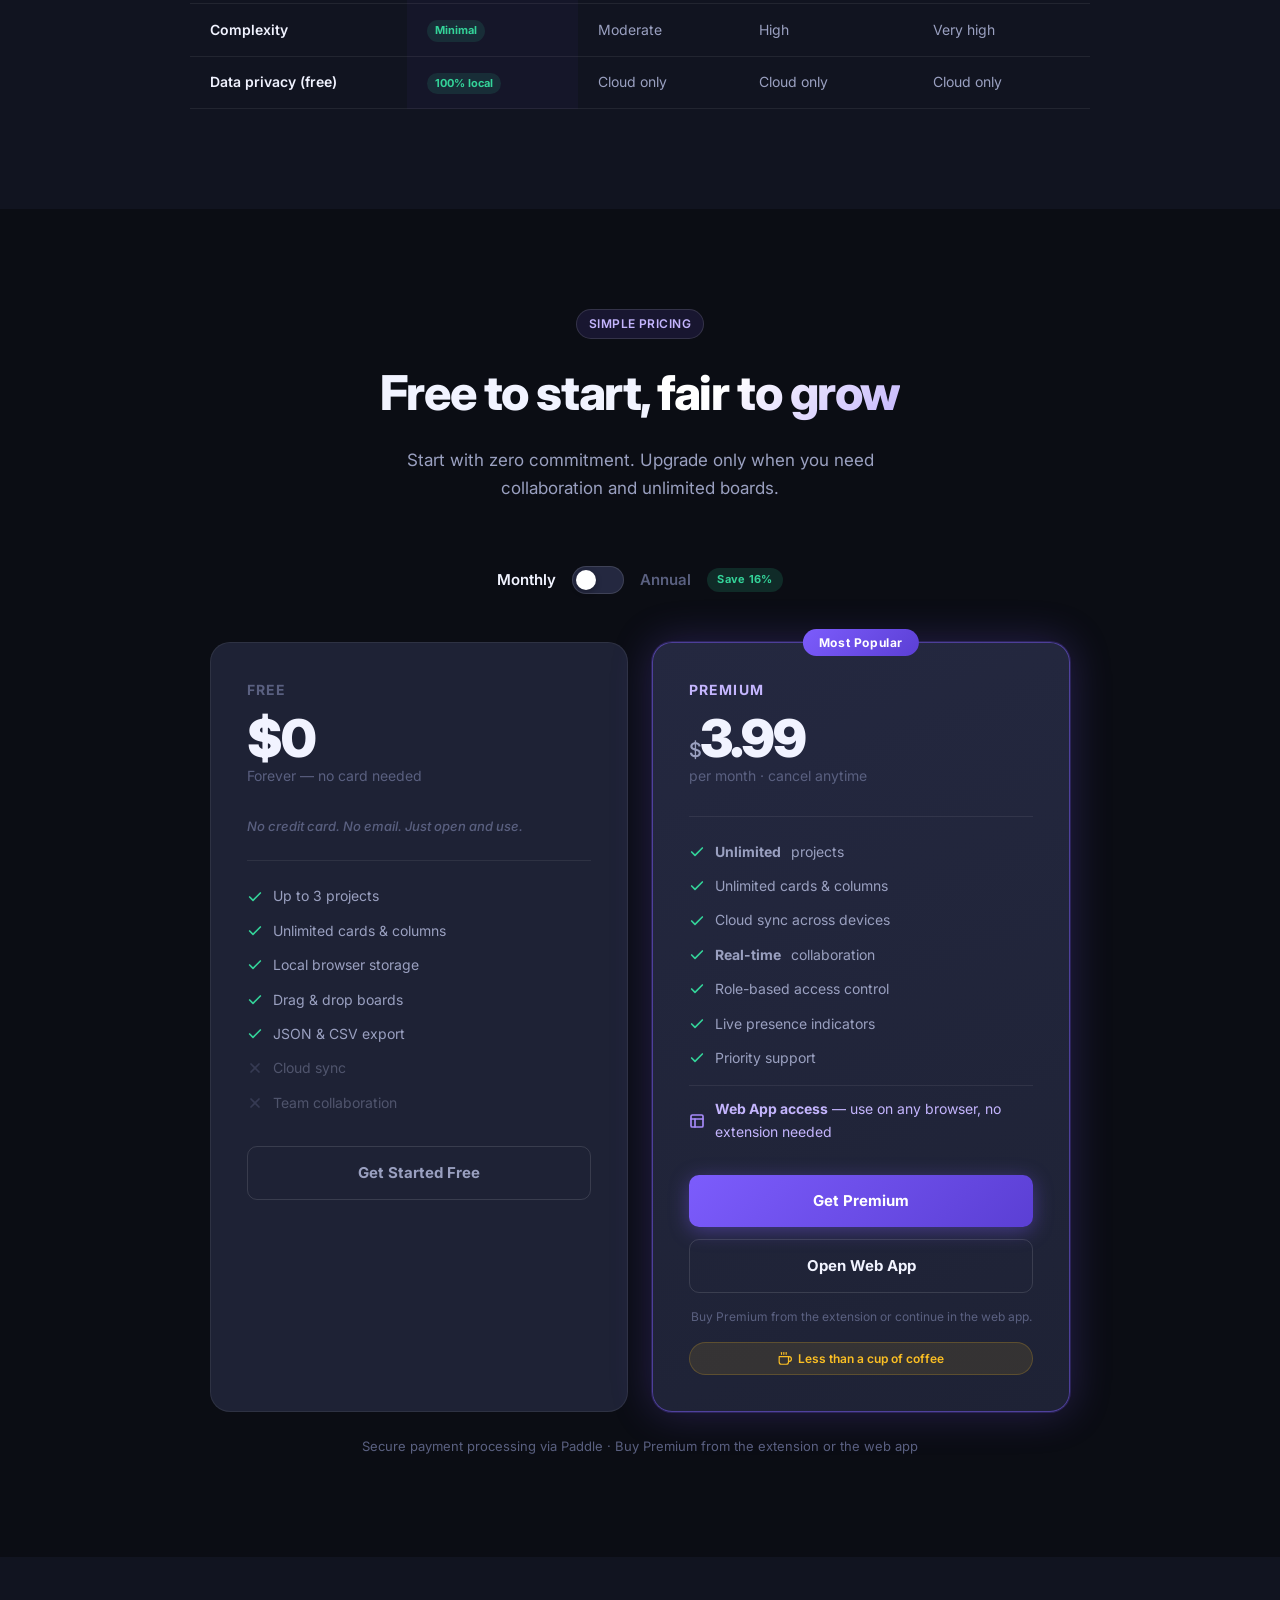
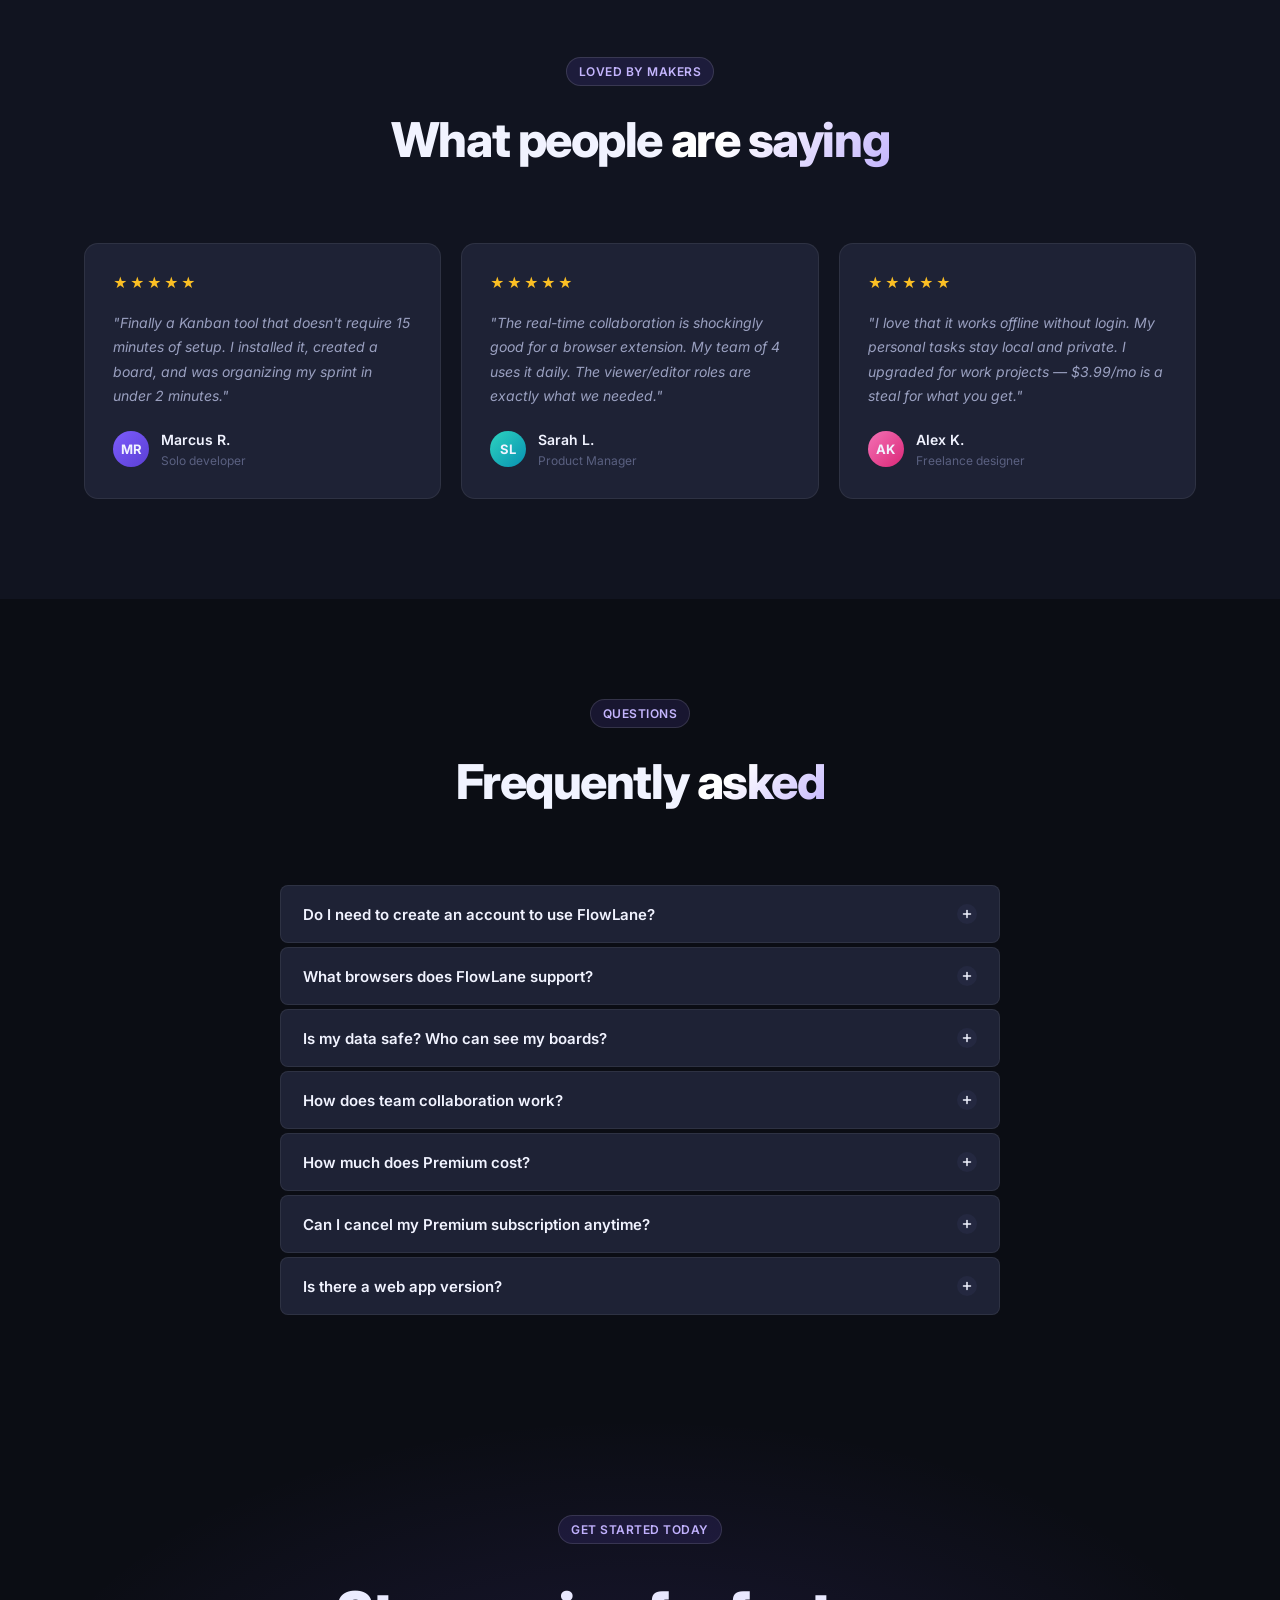
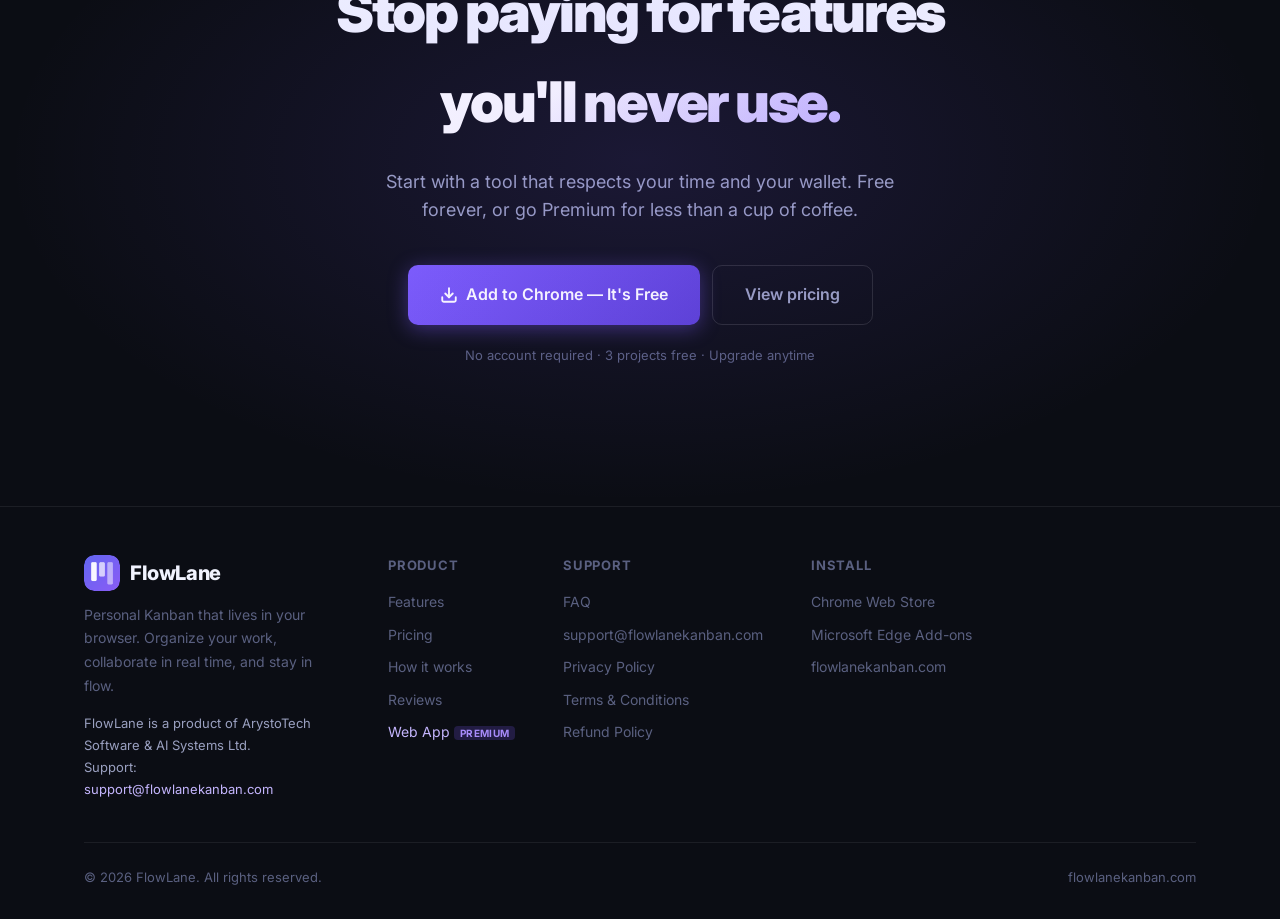
==== commit 137a2ecf: "Added legal docs" ====
--- a/public/index.html
+++ b/public/index.html
@@ -1121,7 +1121,7 @@
           </li>
         </ul>
         <div class="price-actions">
-          <a href="https://app.flowlanekanban.com/?intent=subscribe&amp;plan=monthly" id="premiumCheckoutBtn" class="price-btn btn-primary" style="display:block;text-align:center;border-radius:10px;">Get Premium</a>
+          <a href="/checkout-start.html?plan=monthly" id="premiumCheckoutBtn" class="price-btn btn-primary" style="display:block;text-align:center;border-radius:10px;">Get Premium</a>
           <a href="https://app.flowlanekanban.com" id="openWebAppBtn" class="price-btn btn-outline" style="border:1px solid var(--border2);color:var(--text);display:block;text-align:center;border-radius:10px;">Open Web App</a>
         </div>
         <div class="price-subnote">Buy Premium from the extension or continue in the web app.</div>
@@ -1301,7 +1301,7 @@
         </a>
         <p>Personal Kanban that lives in your browser. Organize your work, collaborate in real time, and stay in flow.</p>
         <div class="footer-company">
-          FlowLane is a product of ArystoTech Software &amp; AI Services Ltd.<br />
+          FlowLane is a product of ArystoTech Software &amp; AI Systems Ltd.<br />
           Support: <a href="mailto:support@flowlanekanban.com">support@flowlanekanban.com</a>
         </div>
       </div>
@@ -1318,8 +1318,9 @@
           <h4>Support</h4>
           <a href="#faq">FAQ</a>
           <a href="mailto:support@flowlanekanban.com">support@flowlanekanban.com</a>
-          <a href="#">Privacy Policy</a>
-          <a href="#">Terms of Service</a>
+          <a href="/privacy/">Privacy Policy</a>
+          <a href="/terms/">Terms &amp; Conditions</a>
+          <a href="/refund-policy/">Refund Policy</a>
         </div>
         <div class="footer-col">
           <h4>Install</h4>
@@ -1382,8 +1383,8 @@
   function updatePremiumCta() {
     if (!premiumCheckoutBtn) return;
     premiumCheckoutBtn.href = isAnnual
-      ? 'https://app.flowlanekanban.com/?intent=subscribe&plan=annual'
-      : 'https://app.flowlanekanban.com/?intent=subscribe&plan=monthly';
+      ? '/checkout-start.html?plan=annual'
+      : '/checkout-start.html?plan=monthly';
   }
 
   pricingSwitch.addEventListener('click', () => {
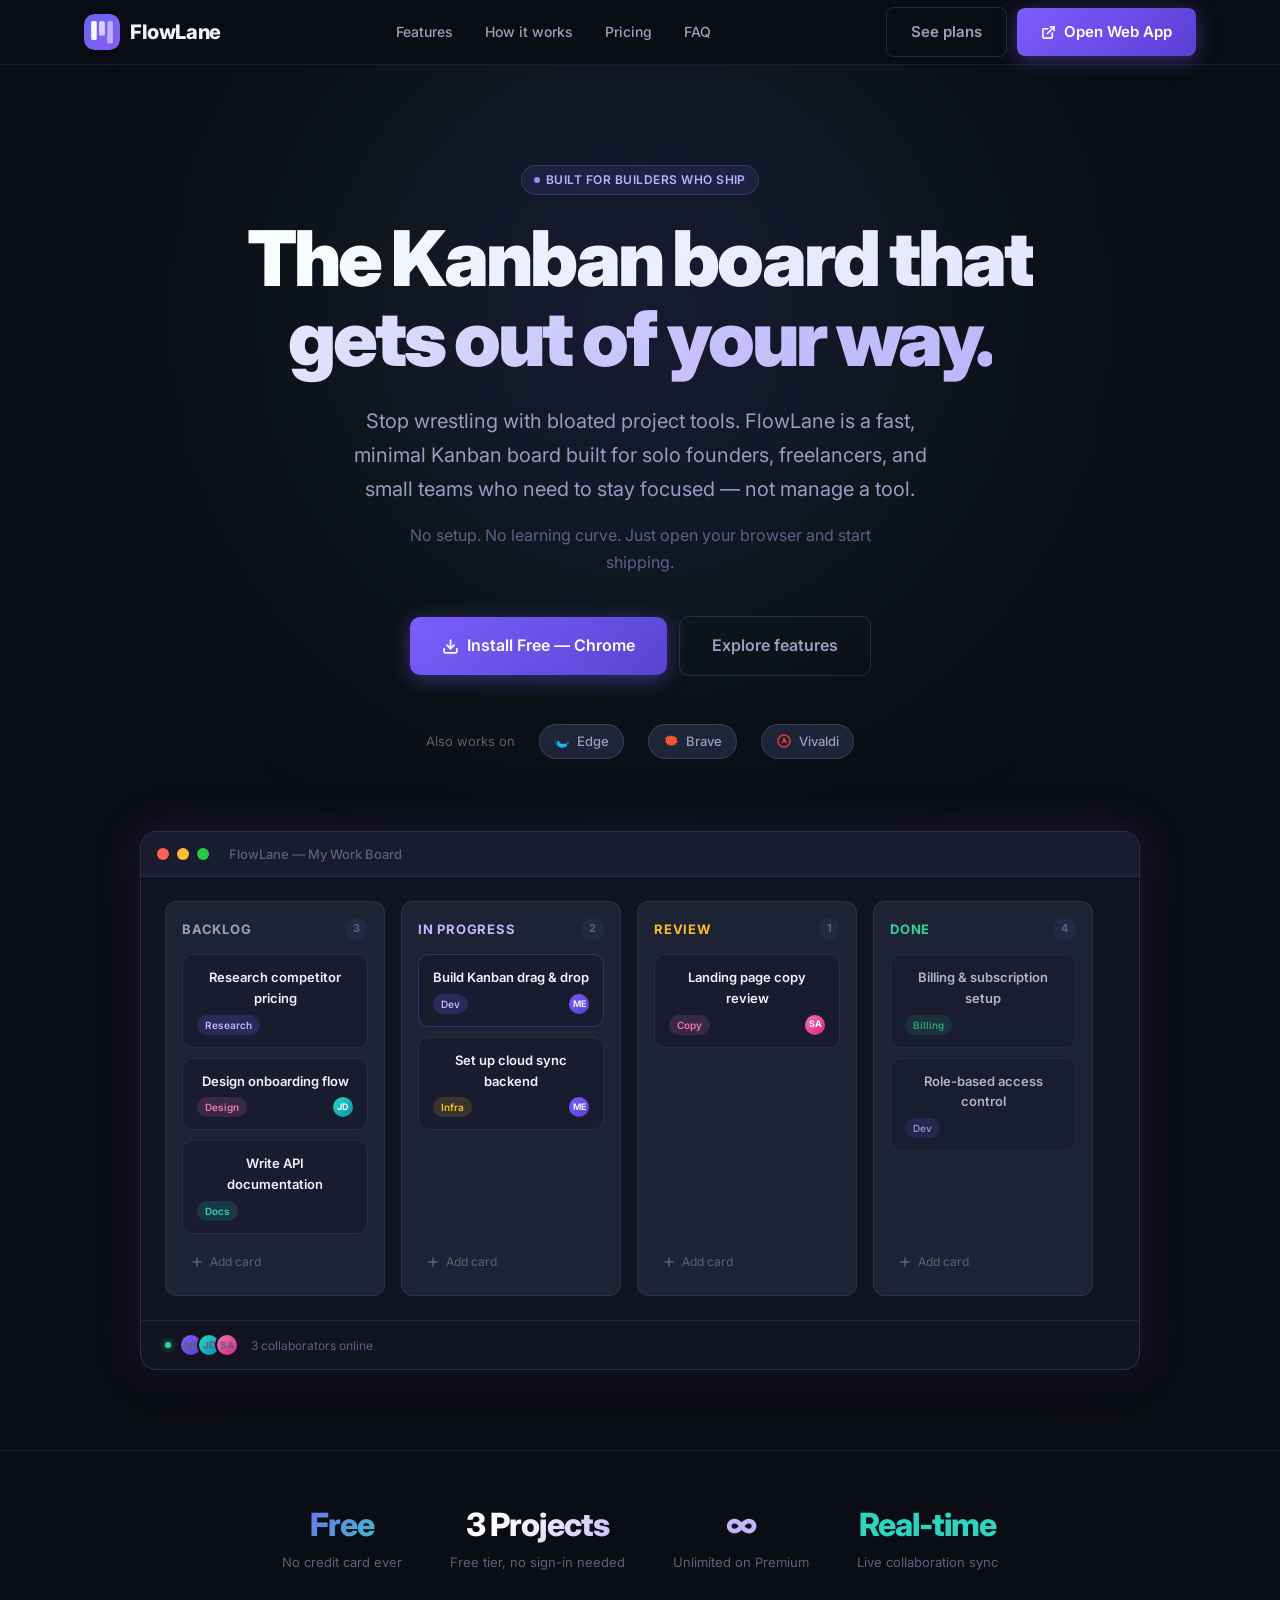
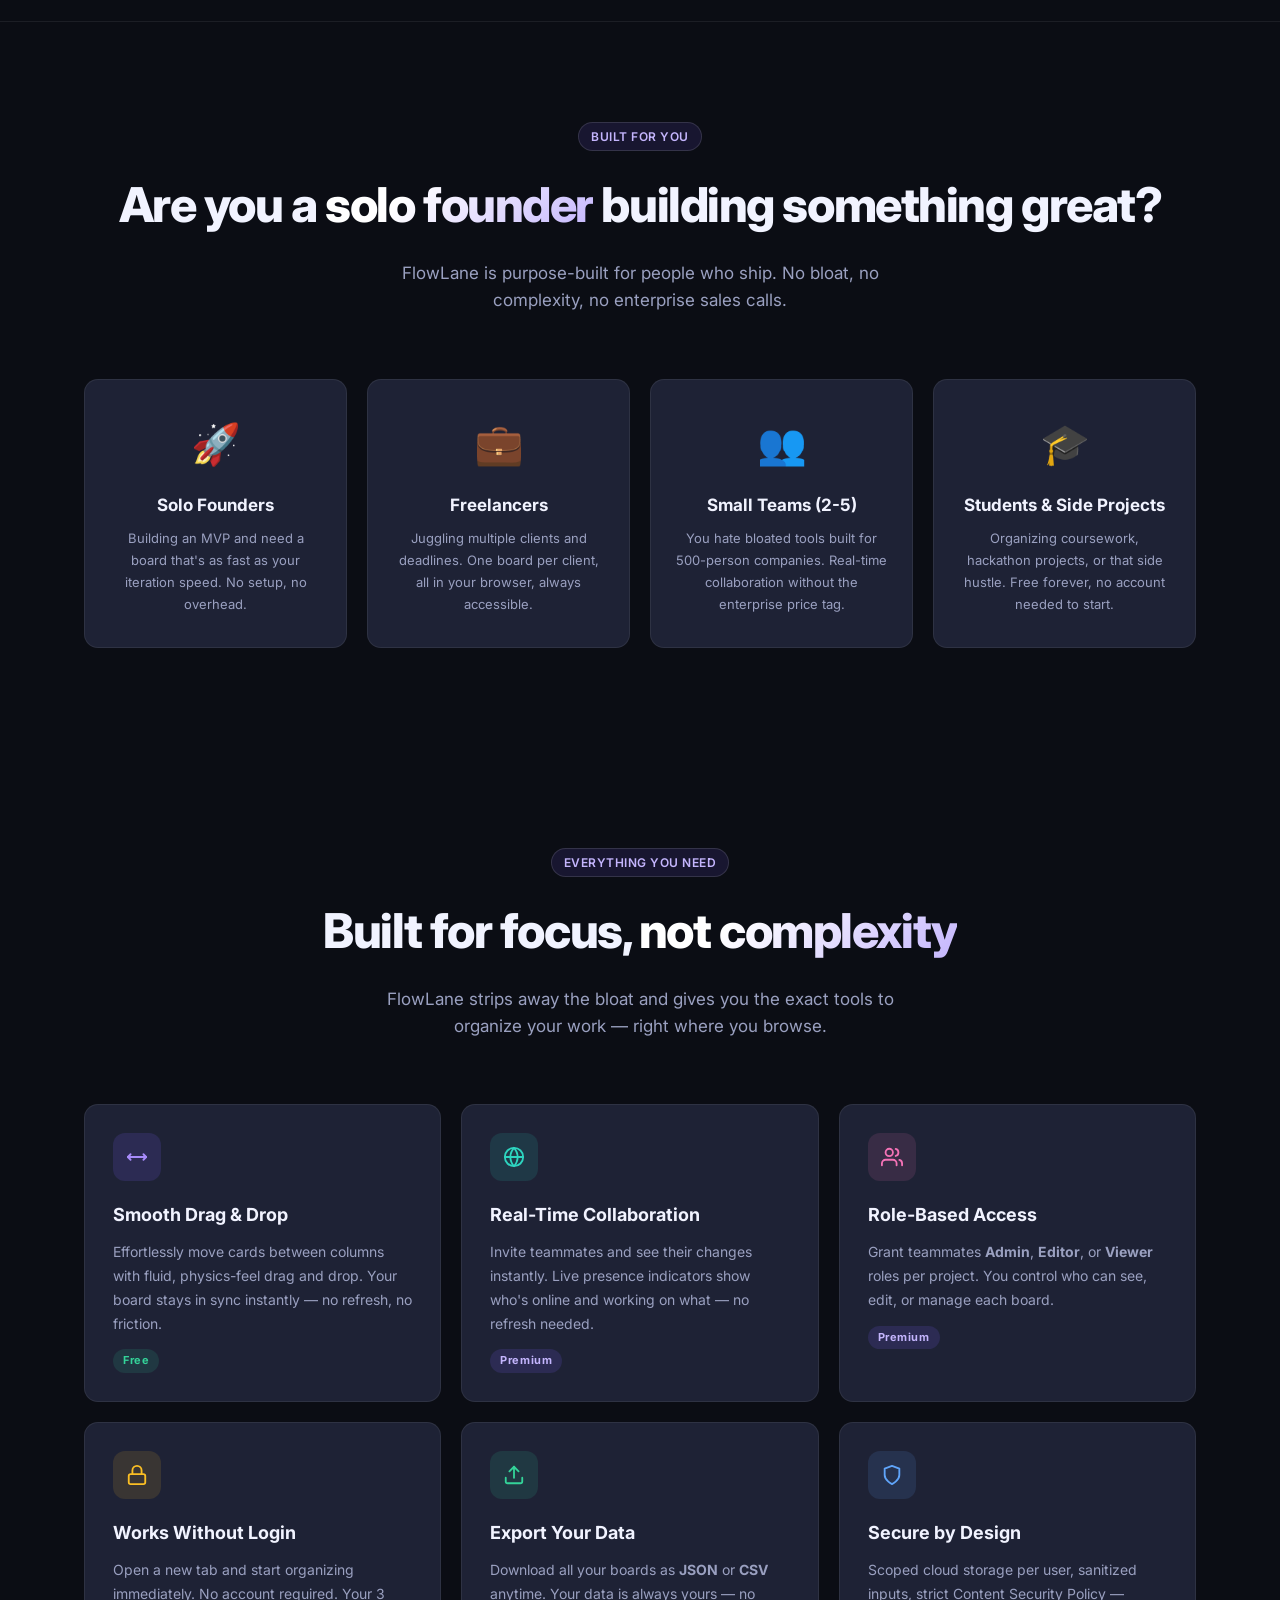
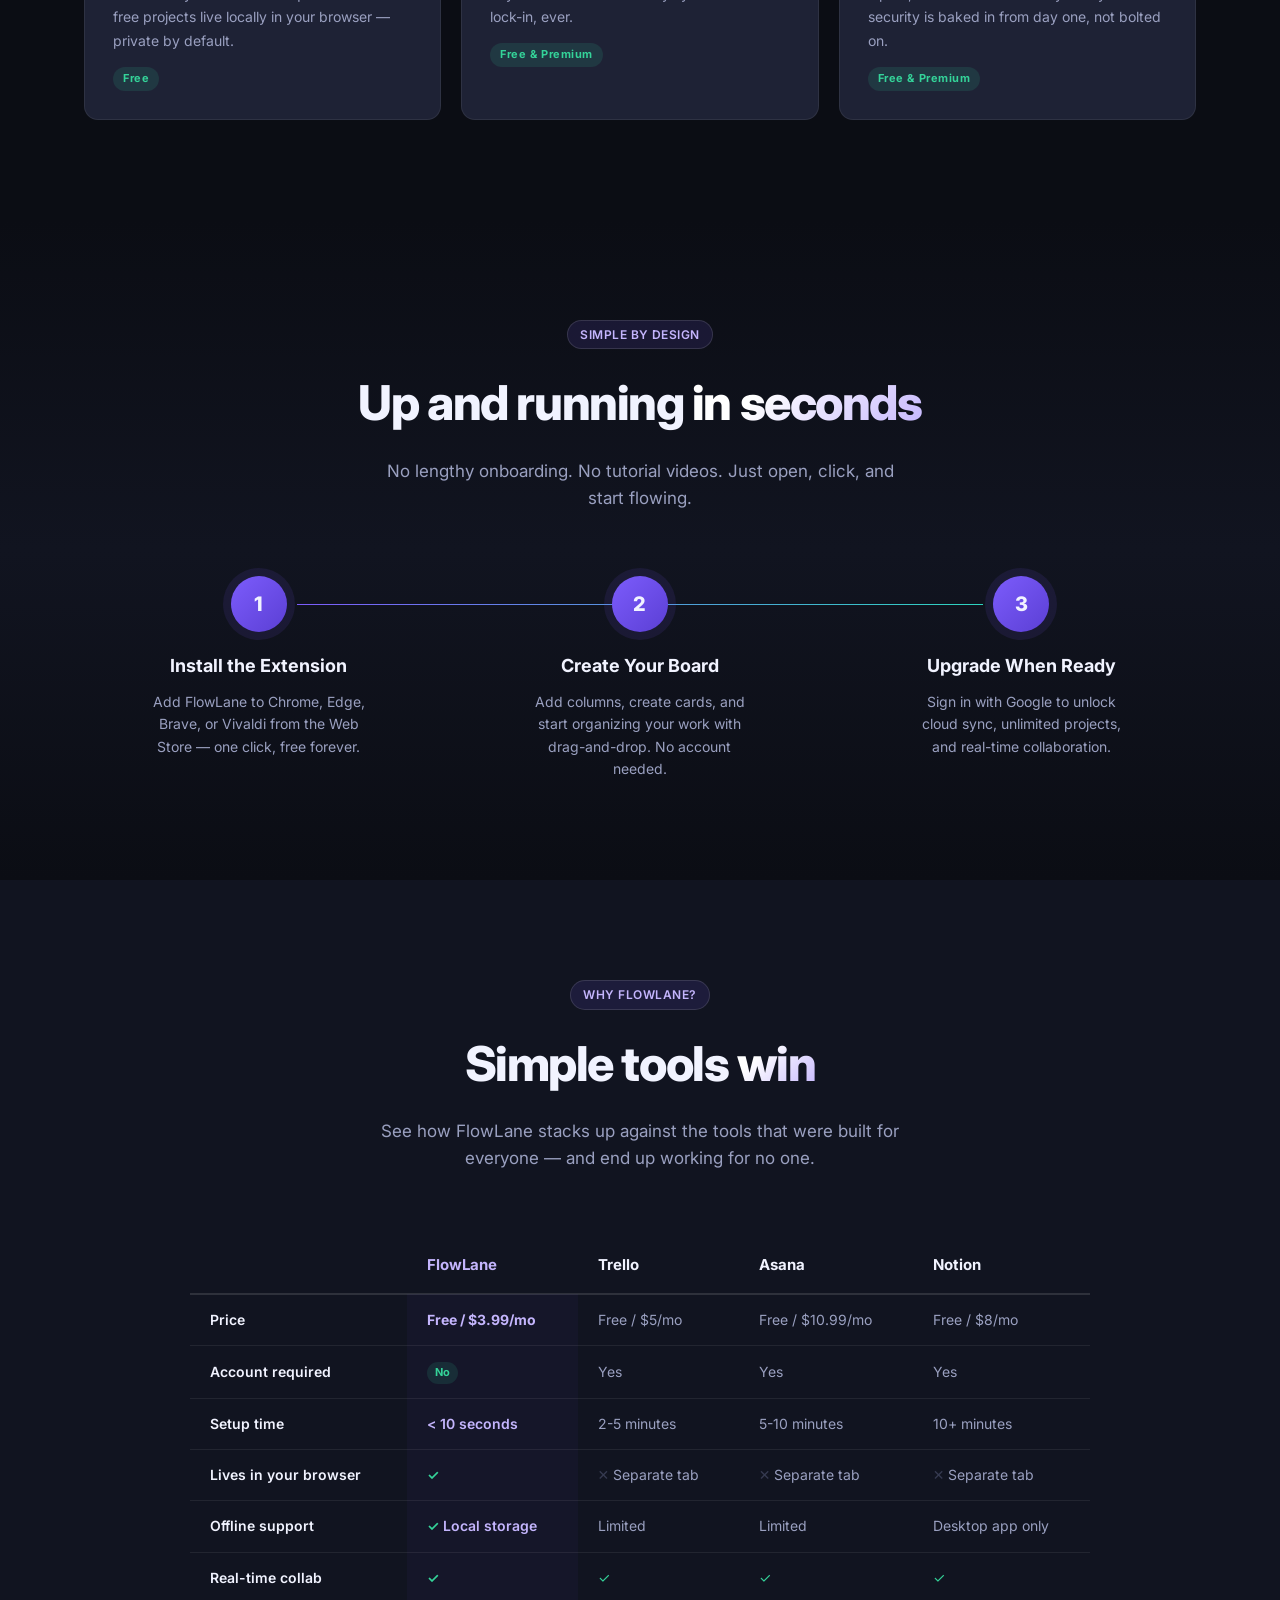
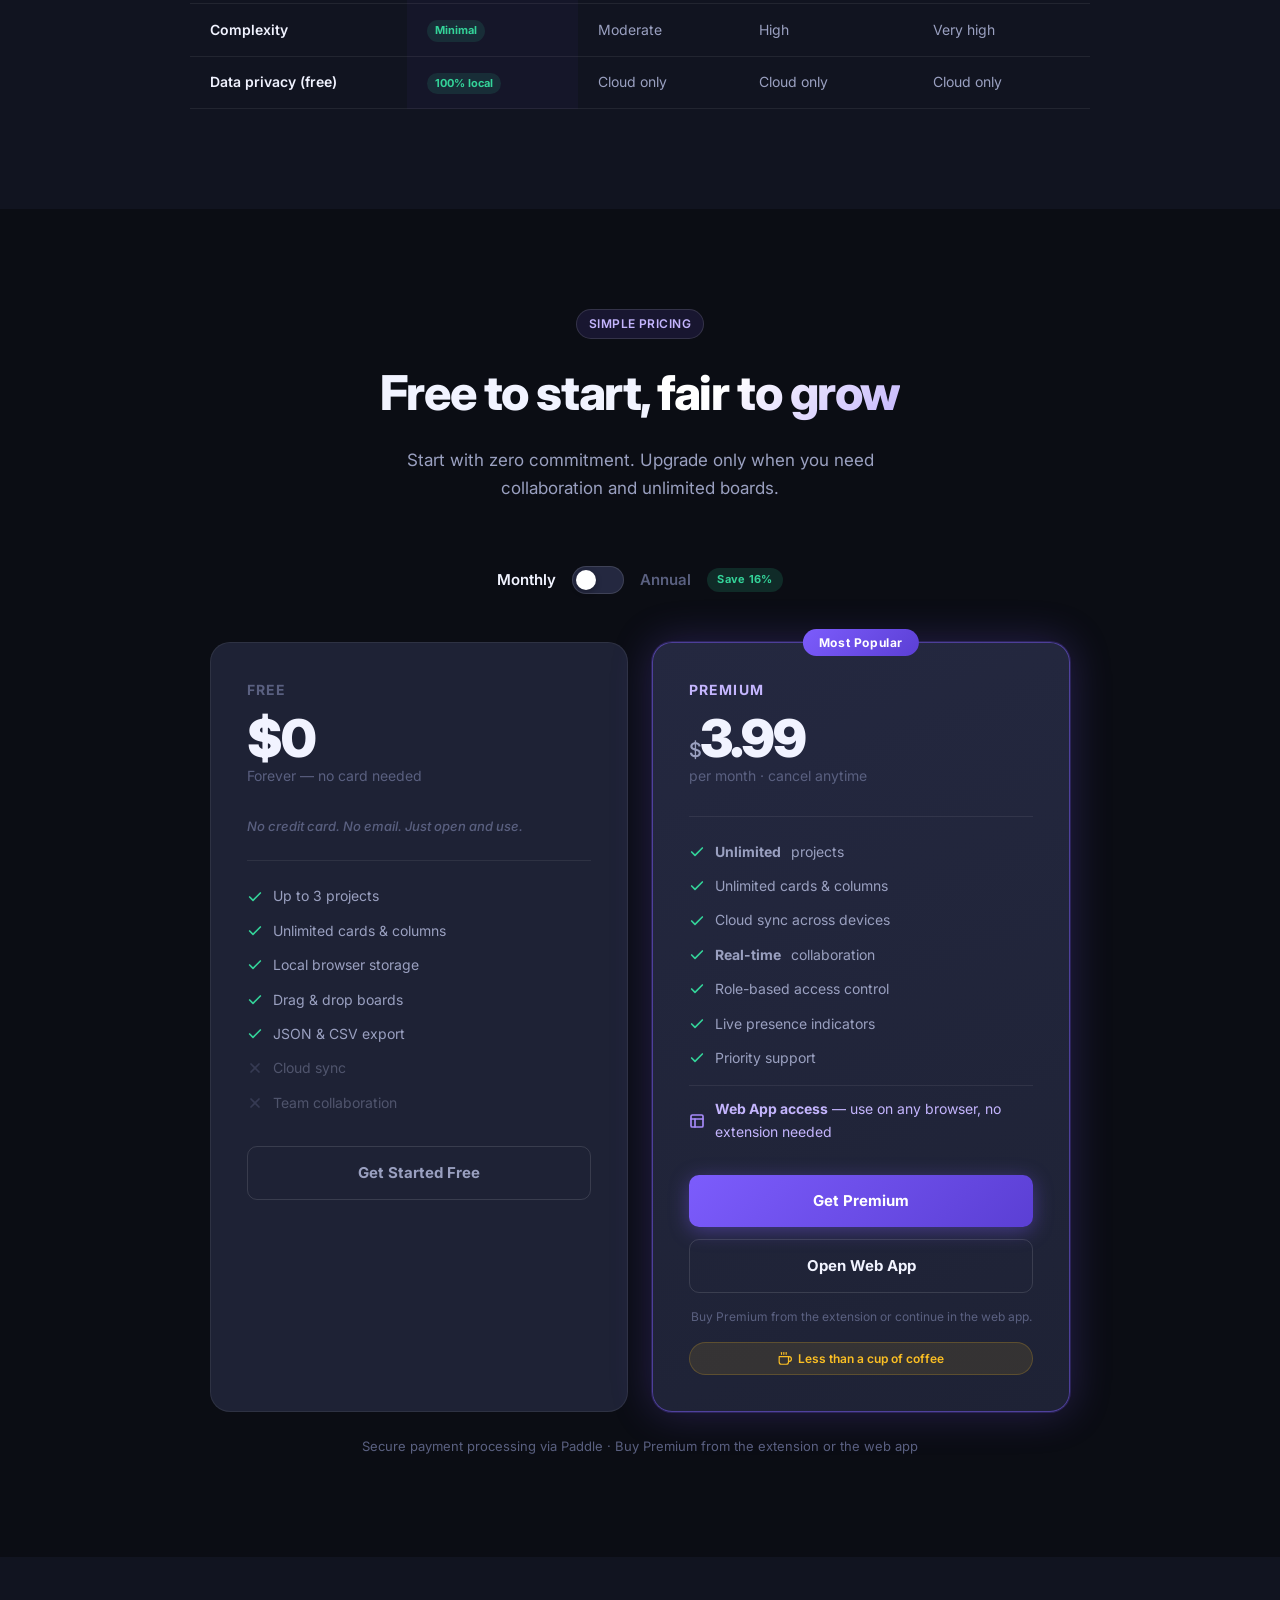
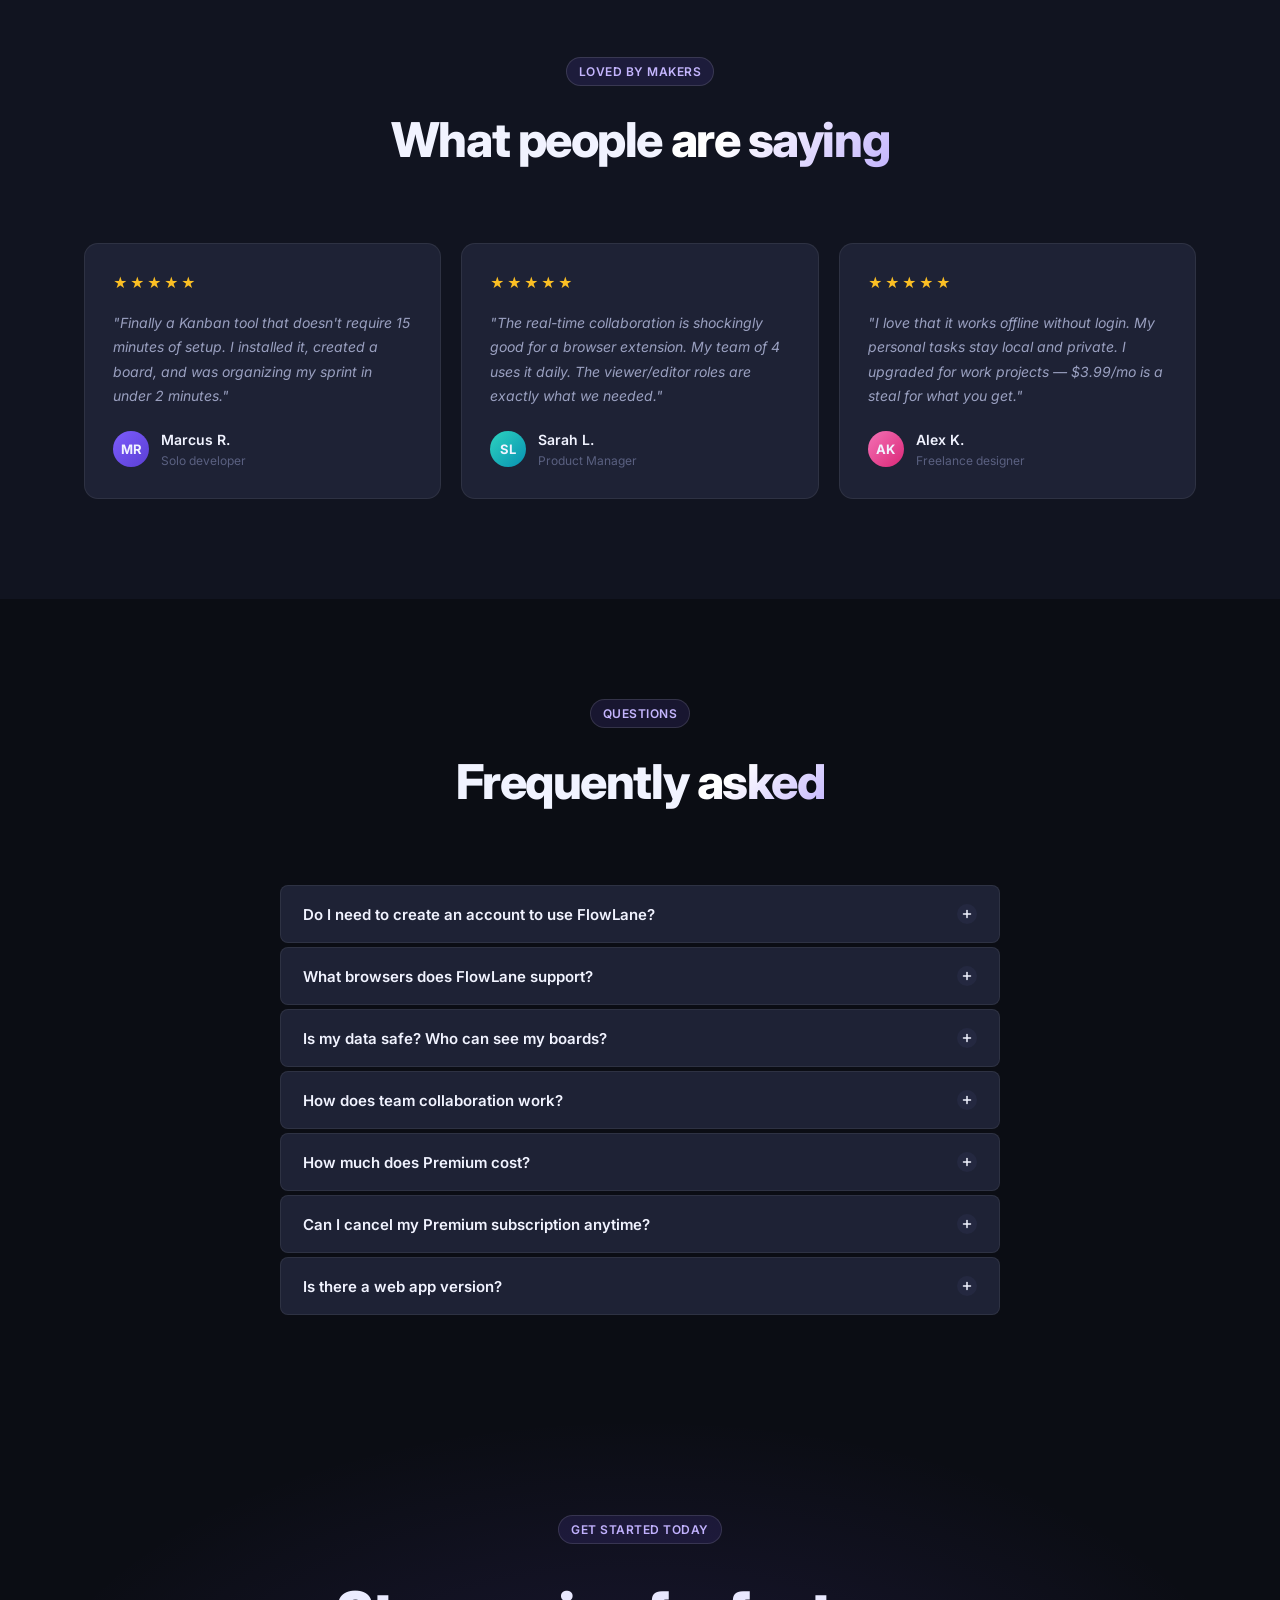
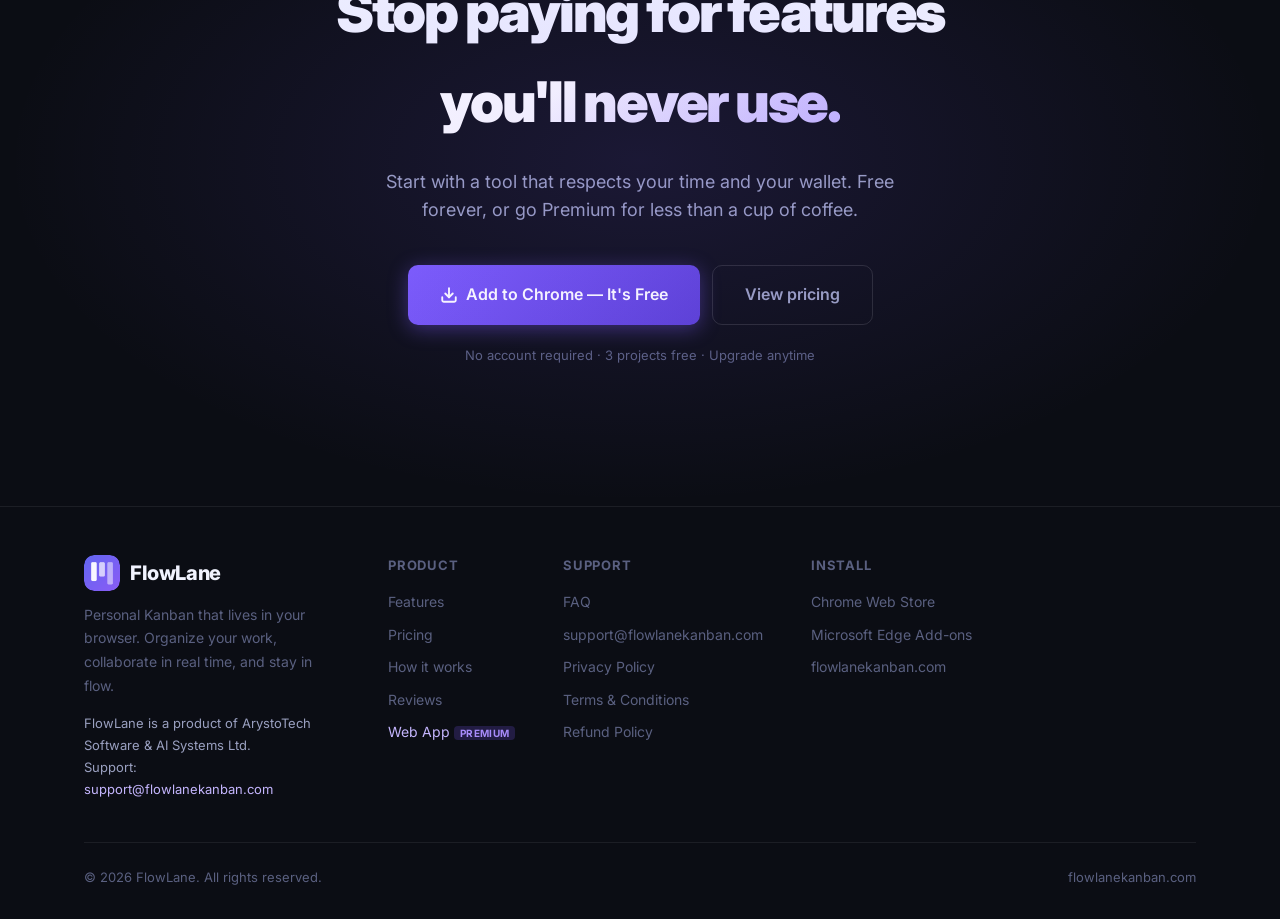
==== commit b787f551: "Added Open Web App in the header" ====
--- a/public/index.html
+++ b/public/index.html
@@ -603,9 +603,9 @@
     </div>
     <div class="nav-cta">
       <a href="#pricing" class="btn btn-outline" style="display:inline-flex;">See plans</a>
-      <a href="#install" class="btn btn-primary">
-        <svg width="15" height="15" viewBox="0 0 24 24" fill="none" stroke="currentColor" stroke-width="2.5" stroke-linecap="round" stroke-linejoin="round"><path d="M21 15v4a2 2 0 0 1-2 2H5a2 2 0 0 1-2-2v-4"/><polyline points="7 10 12 15 17 10"/><line x1="12" y1="15" x2="12" y2="3"/></svg>
-        Add to Chrome
+      <a href="https://app.flowlanekanban.com" target="_blank" rel="noopener noreferrer" class="btn btn-primary">
+        <svg width="15" height="15" viewBox="0 0 24 24" fill="none" stroke="currentColor" stroke-width="2.5" stroke-linecap="round" stroke-linejoin="round"><path d="M18 13v6a2 2 0 0 1-2 2H5a2 2 0 0 1-2-2V8a2 2 0 0 1 2-2h6"/><polyline points="15 3 21 3 21 9"/><line x1="10" y1="14" x2="21" y2="3"/></svg>
+        Open Web App
       </a>
     </div>
     <div class="hamburger" id="hamburger" aria-label="Menu">
@@ -617,7 +617,7 @@
     <a href="#how-it-works">How it works</a>
     <a href="#pricing">Pricing</a>
     <a href="#faq">FAQ</a>
-    <a href="#install" class="btn btn-primary btn-lg" style="margin-top:8px;justify-content:center;">Add to Chrome — Free</a>
+    <a href="https://app.flowlanekanban.com" target="_blank" rel="noopener noreferrer" class="btn btn-primary btn-lg" style="margin-top:8px;justify-content:center;">Open Web App</a>
   </div>
 </nav>
 
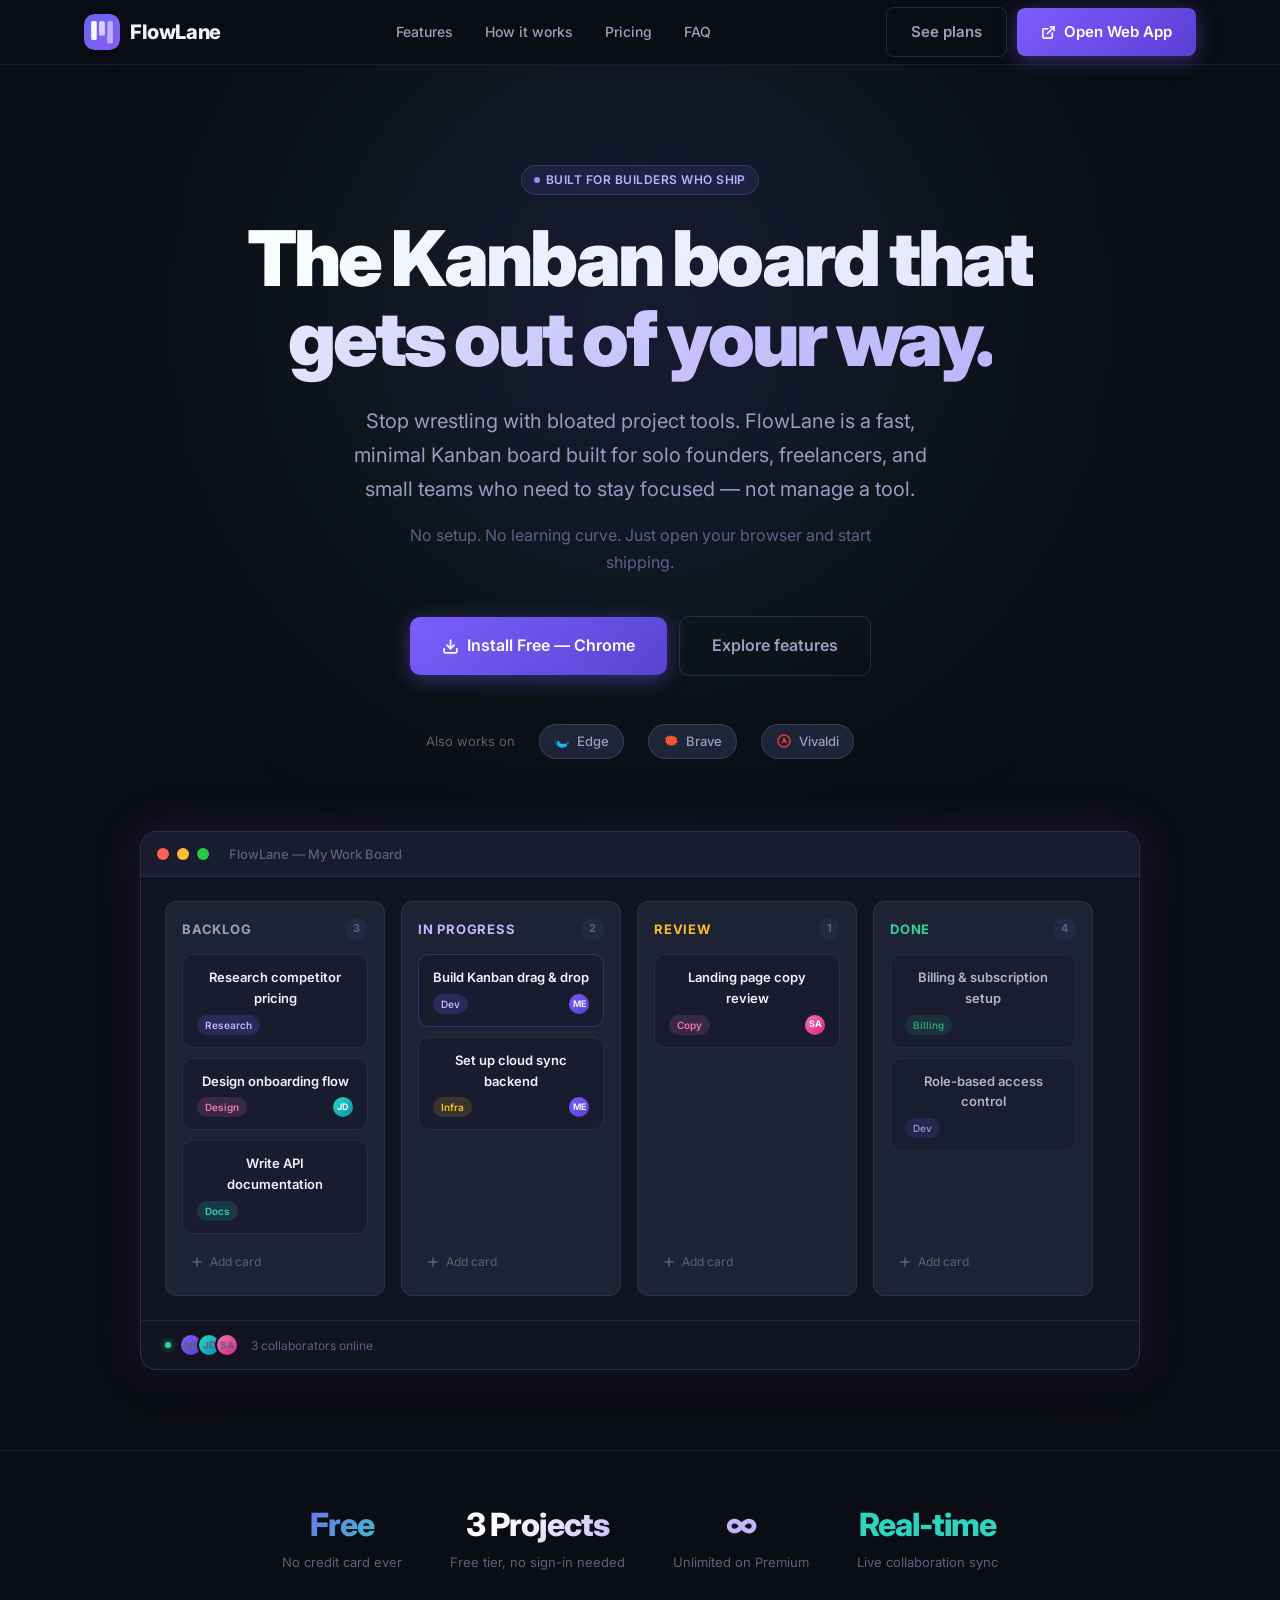
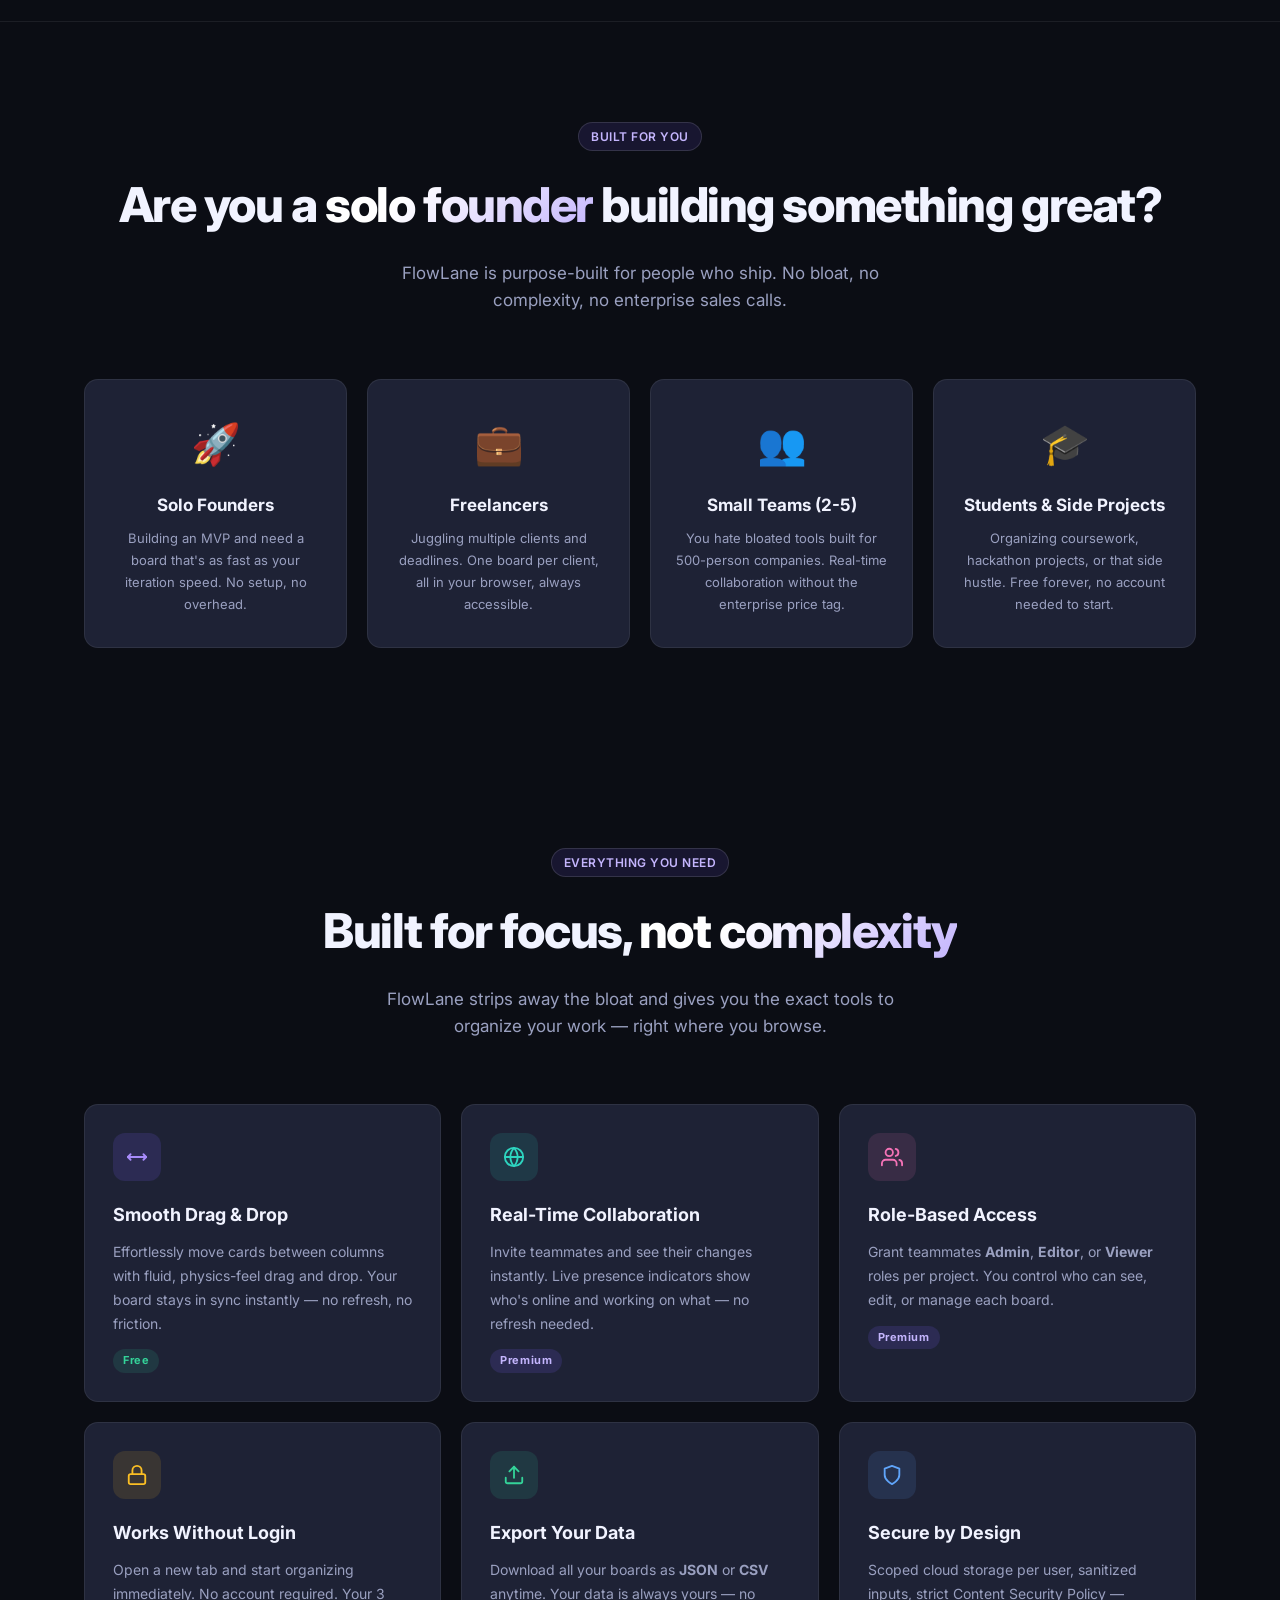
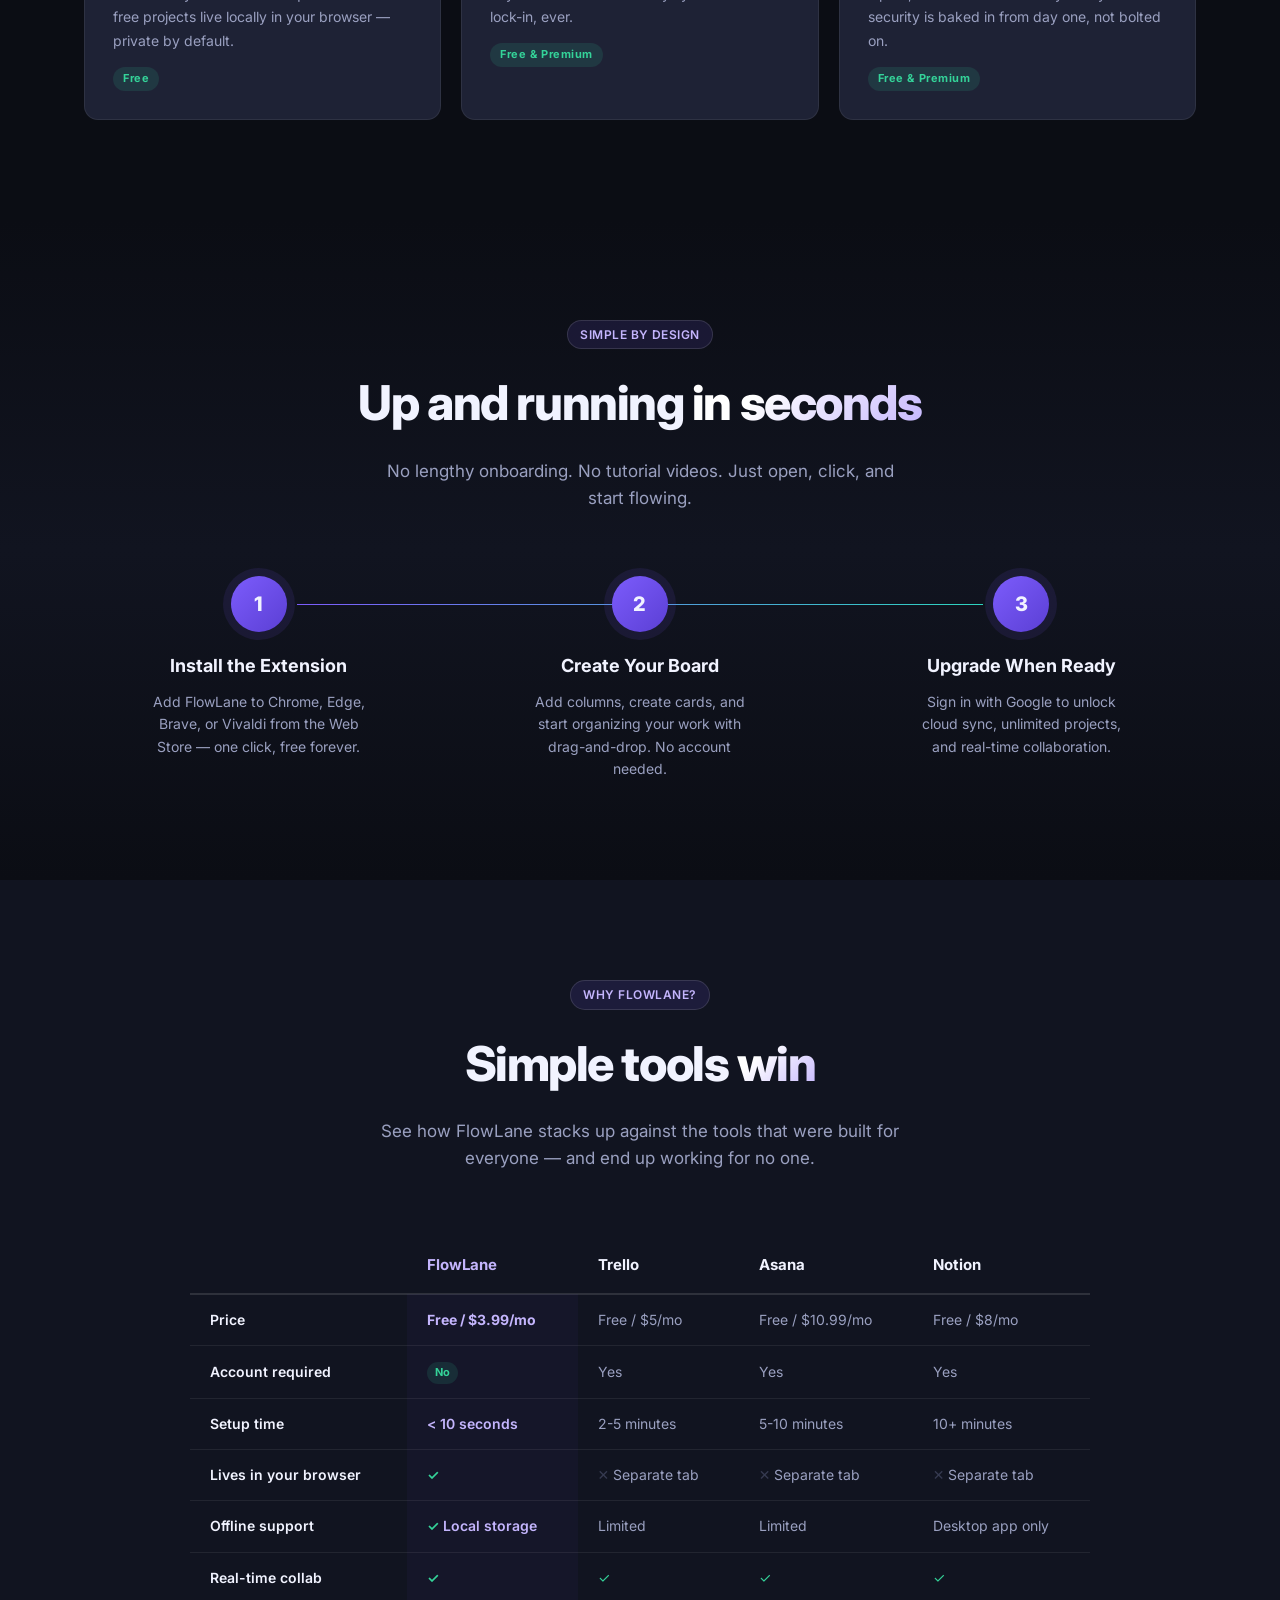
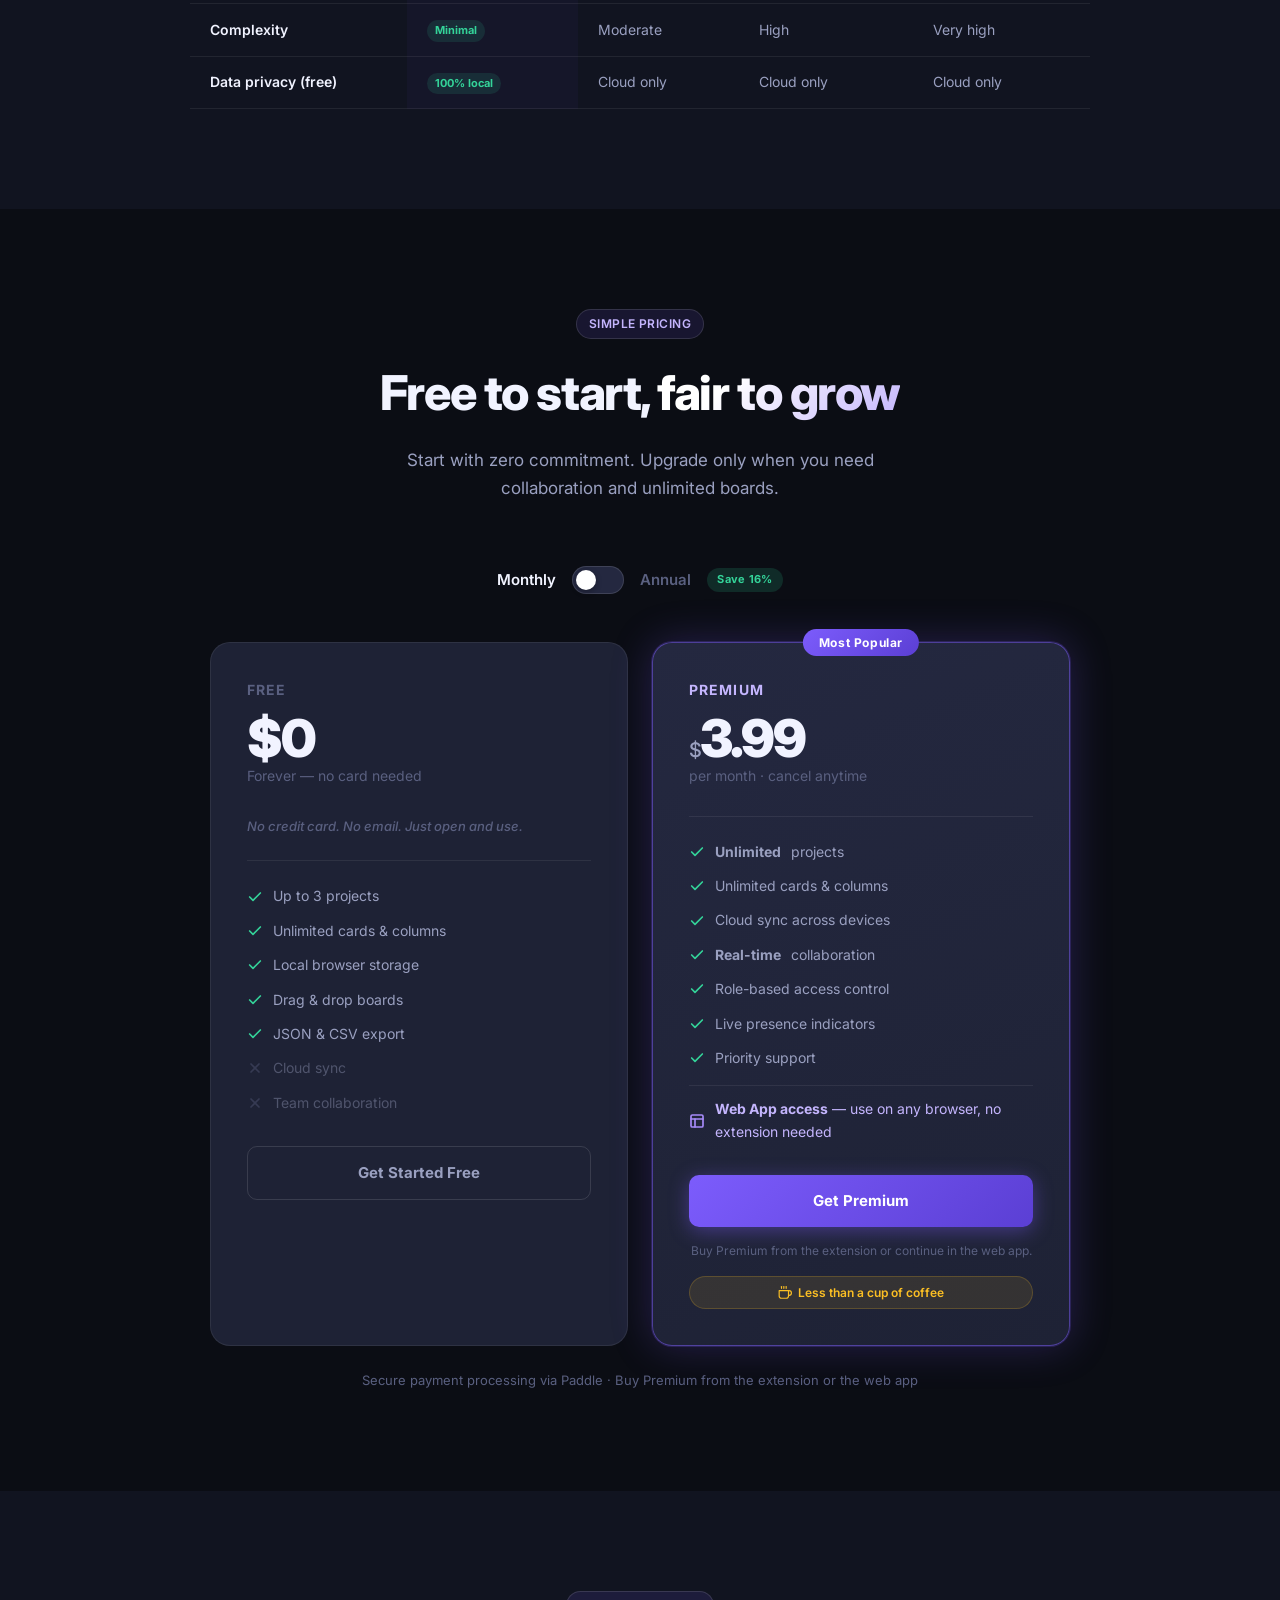
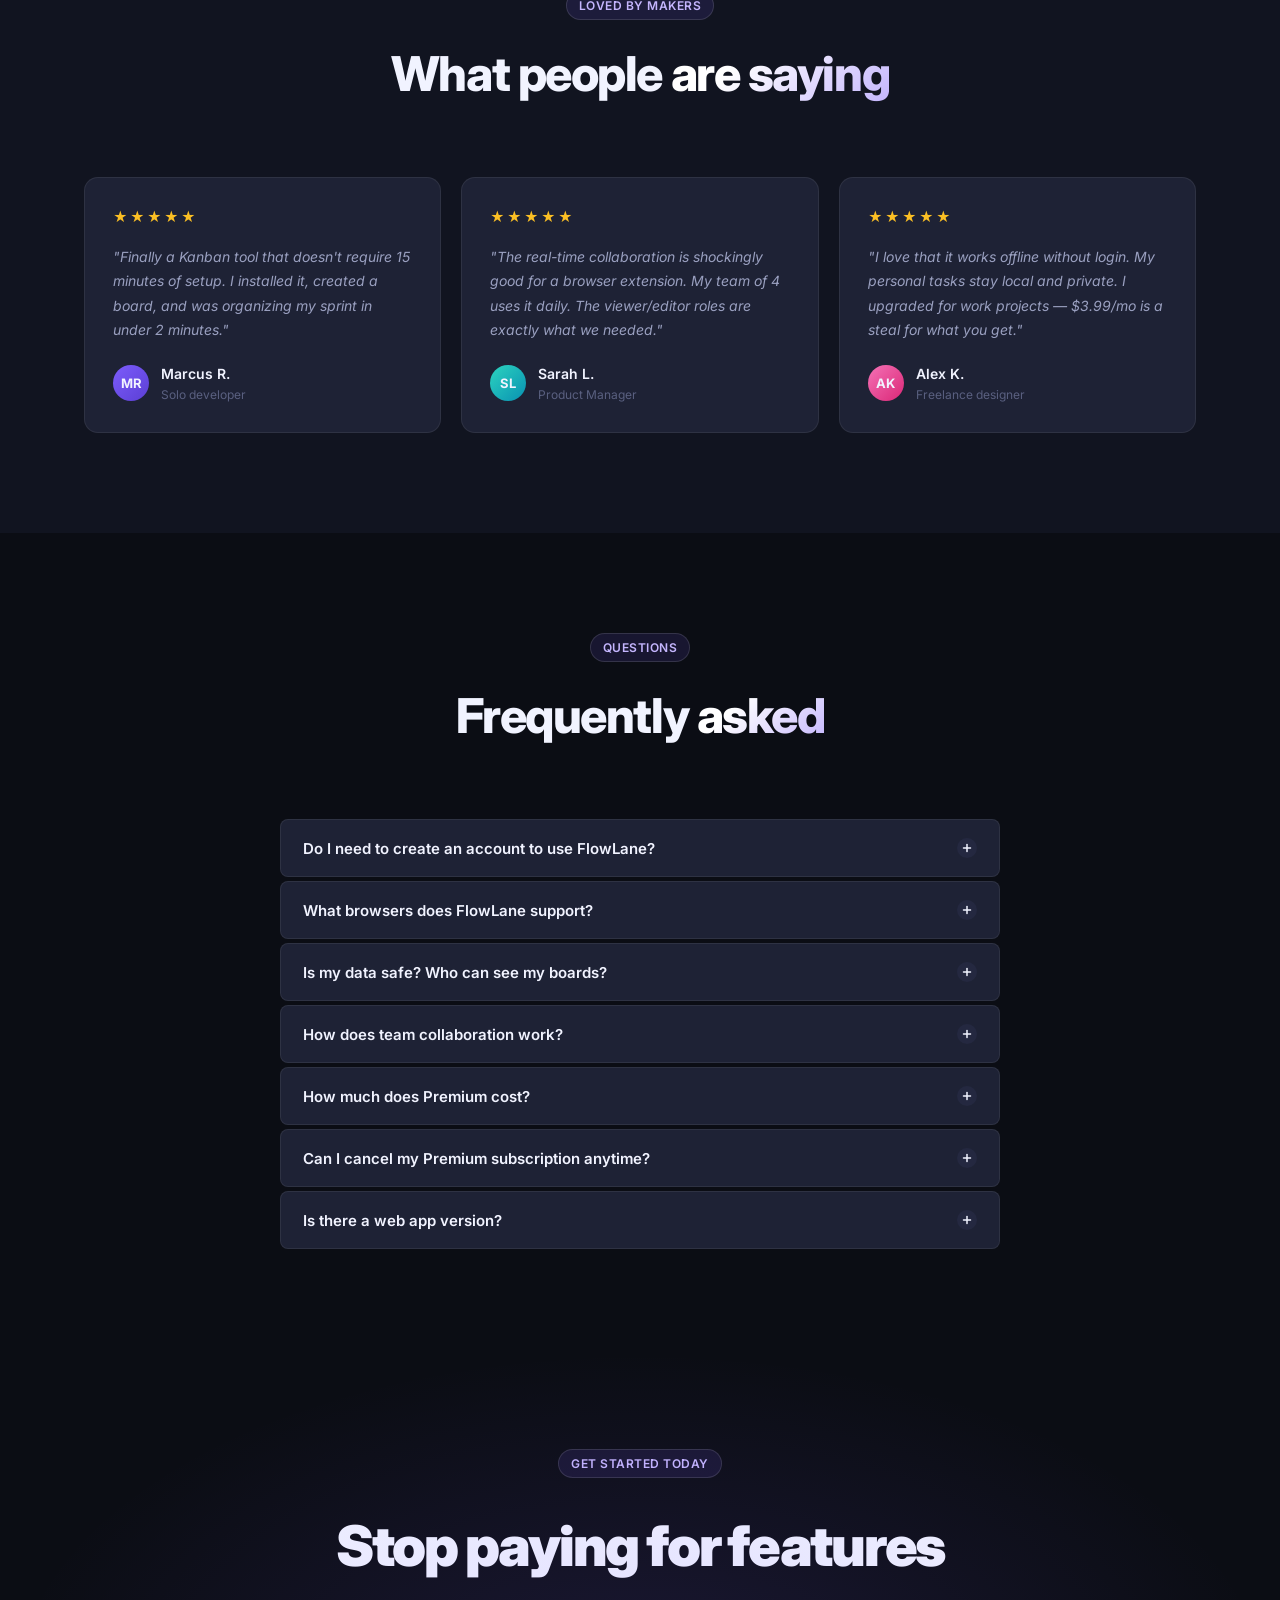
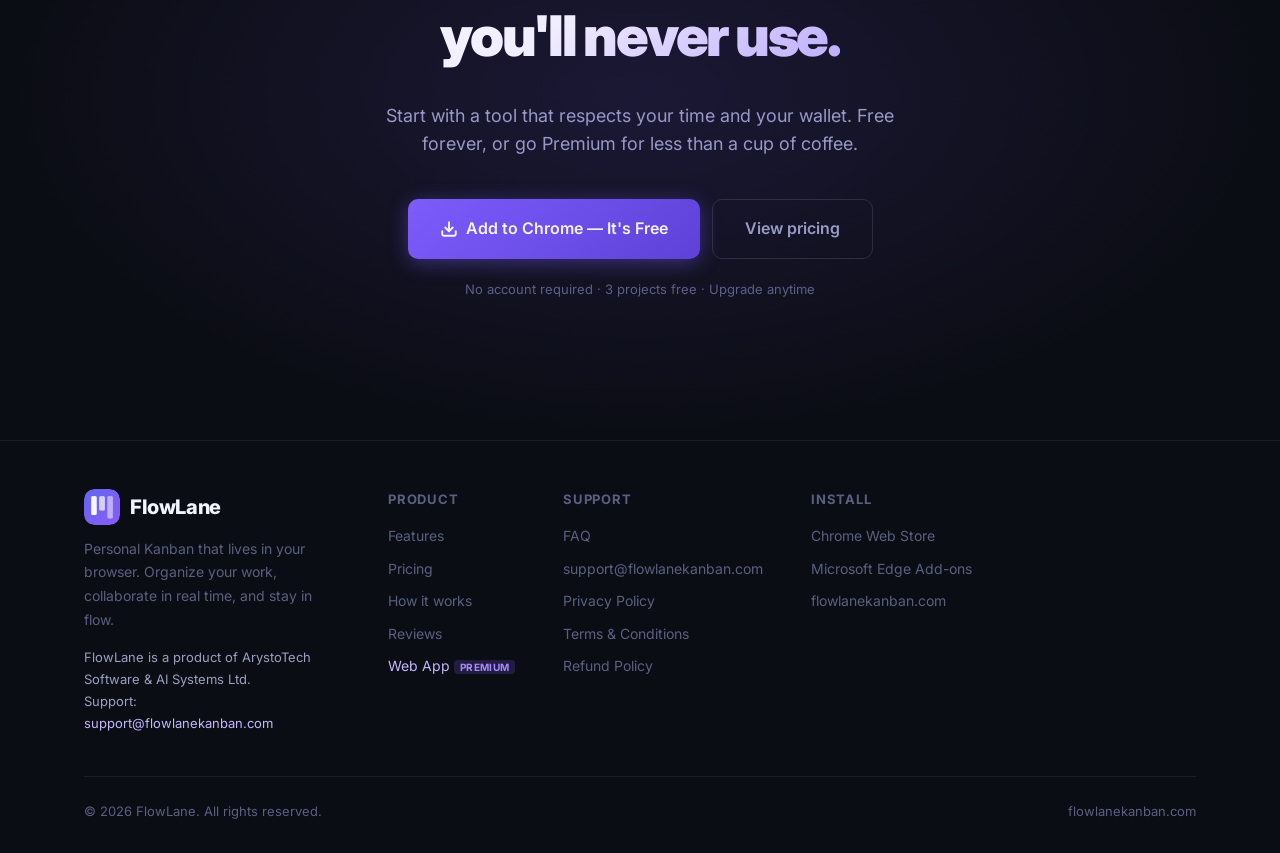
==== commit 032280ec: "Removed Open Web App from the price card." ====
--- a/public/index.html
+++ b/public/index.html
@@ -1122,7 +1122,6 @@
         </ul>
         <div class="price-actions">
           <a href="/checkout-start.html?plan=monthly" id="premiumCheckoutBtn" class="price-btn btn-primary" style="display:block;text-align:center;border-radius:10px;">Get Premium</a>
-          <a href="https://app.flowlanekanban.com" id="openWebAppBtn" class="price-btn btn-outline" style="border:1px solid var(--border2);color:var(--text);display:block;text-align:center;border-radius:10px;">Open Web App</a>
         </div>
         <div class="price-subnote">Buy Premium from the extension or continue in the web app.</div>
         <div class="coffee-badge" style="justify-content:center;width:100%;">
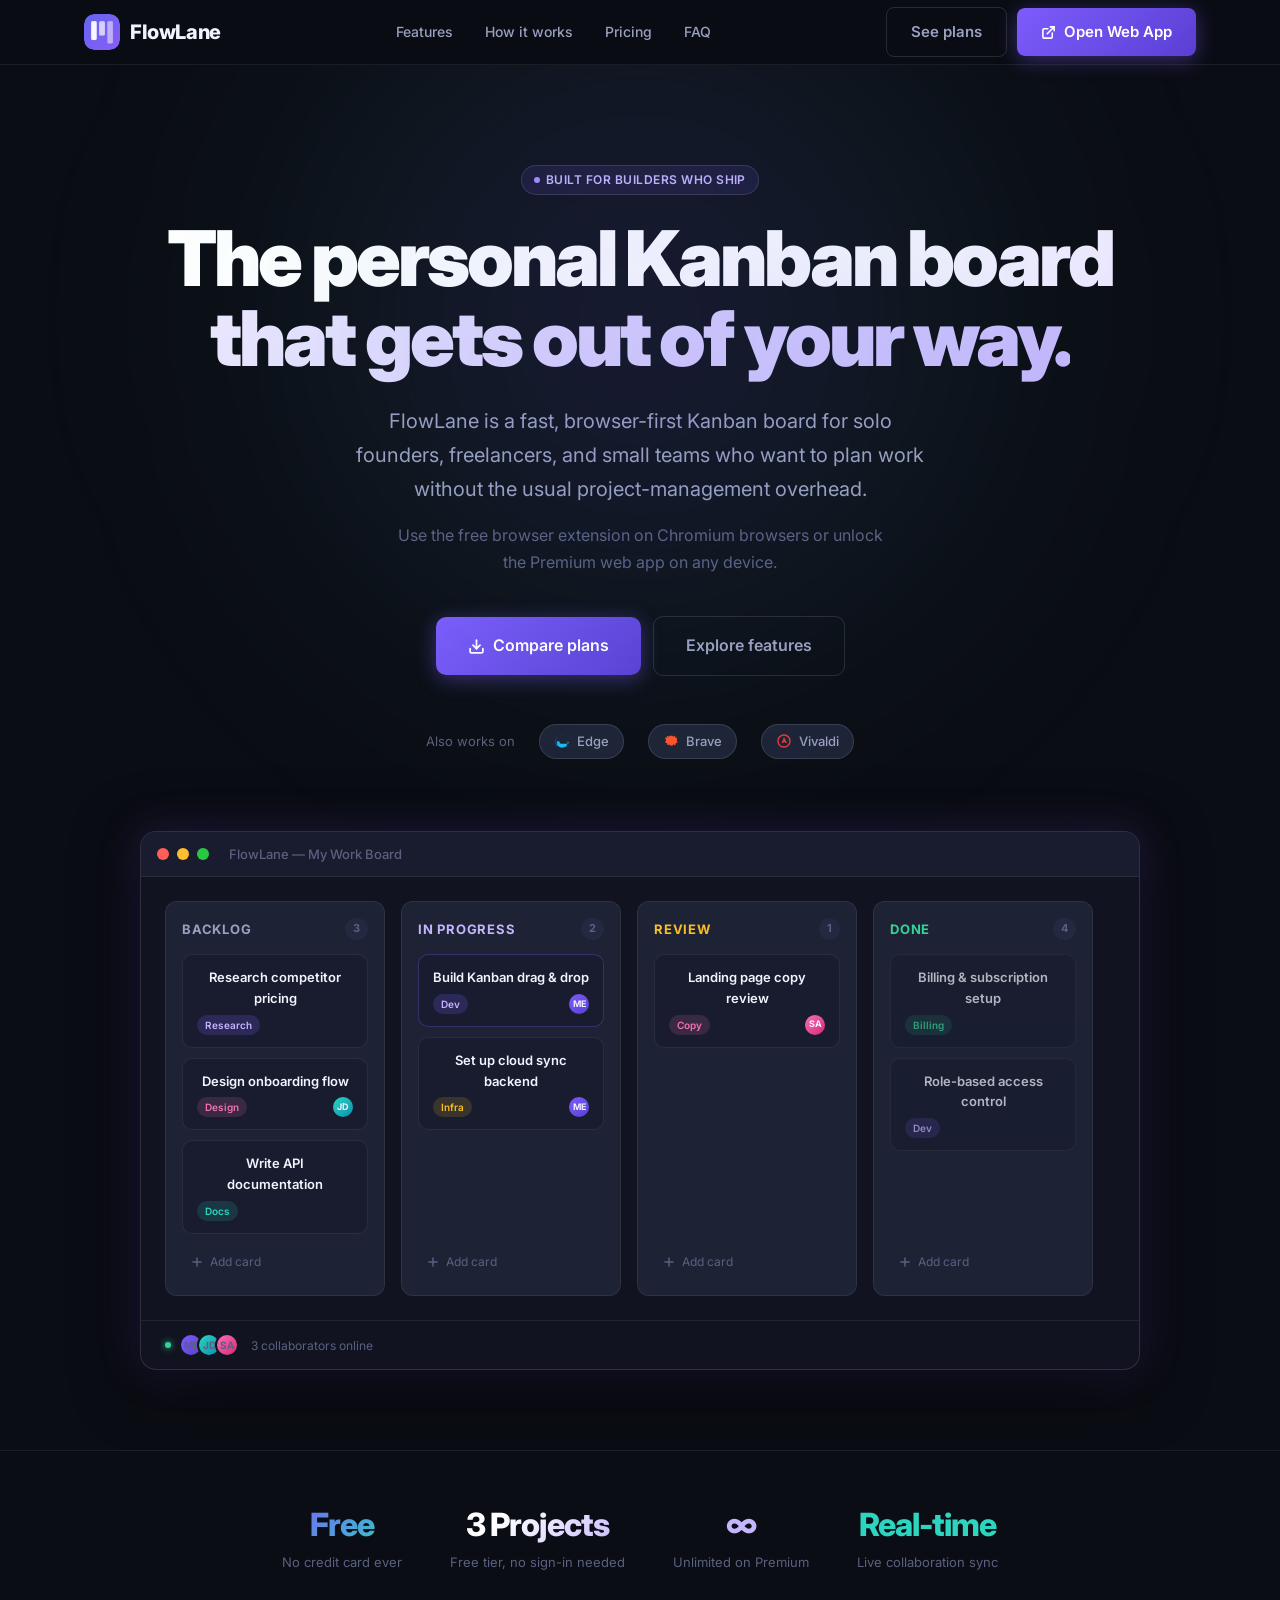
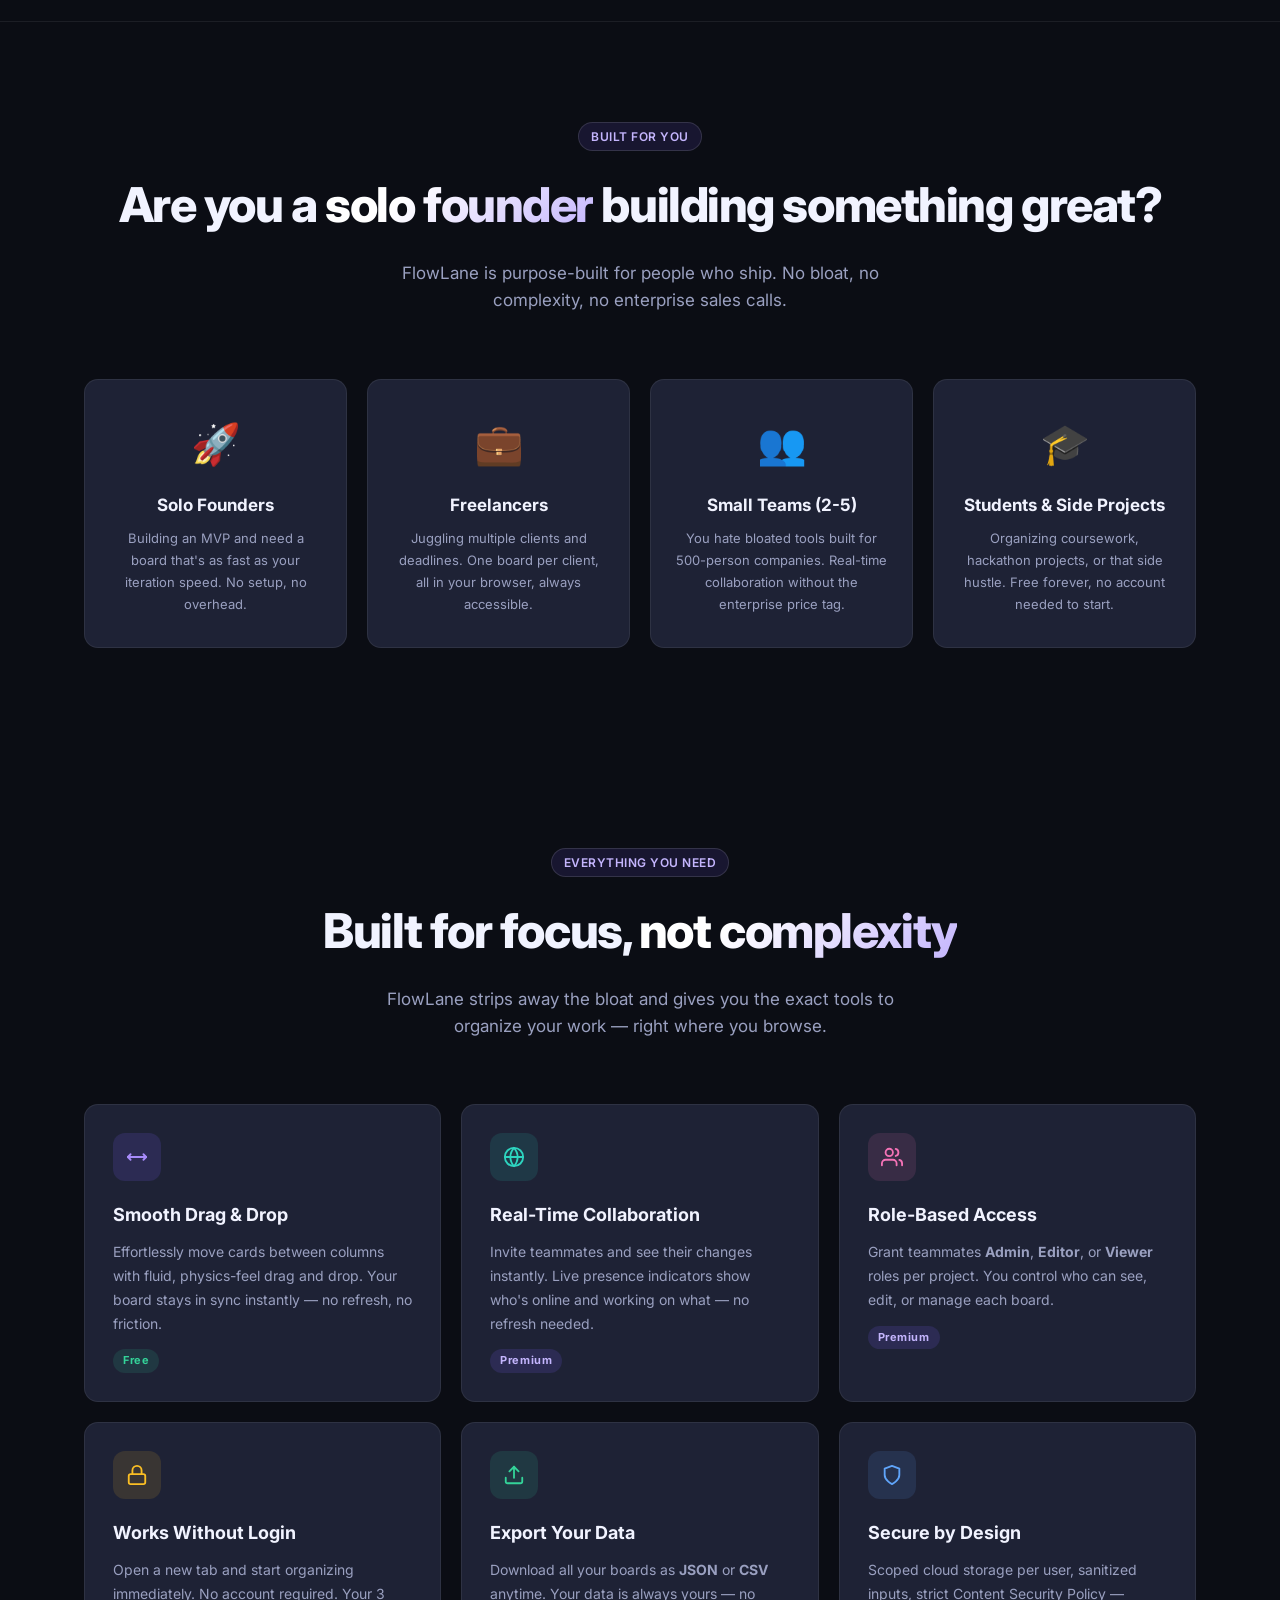
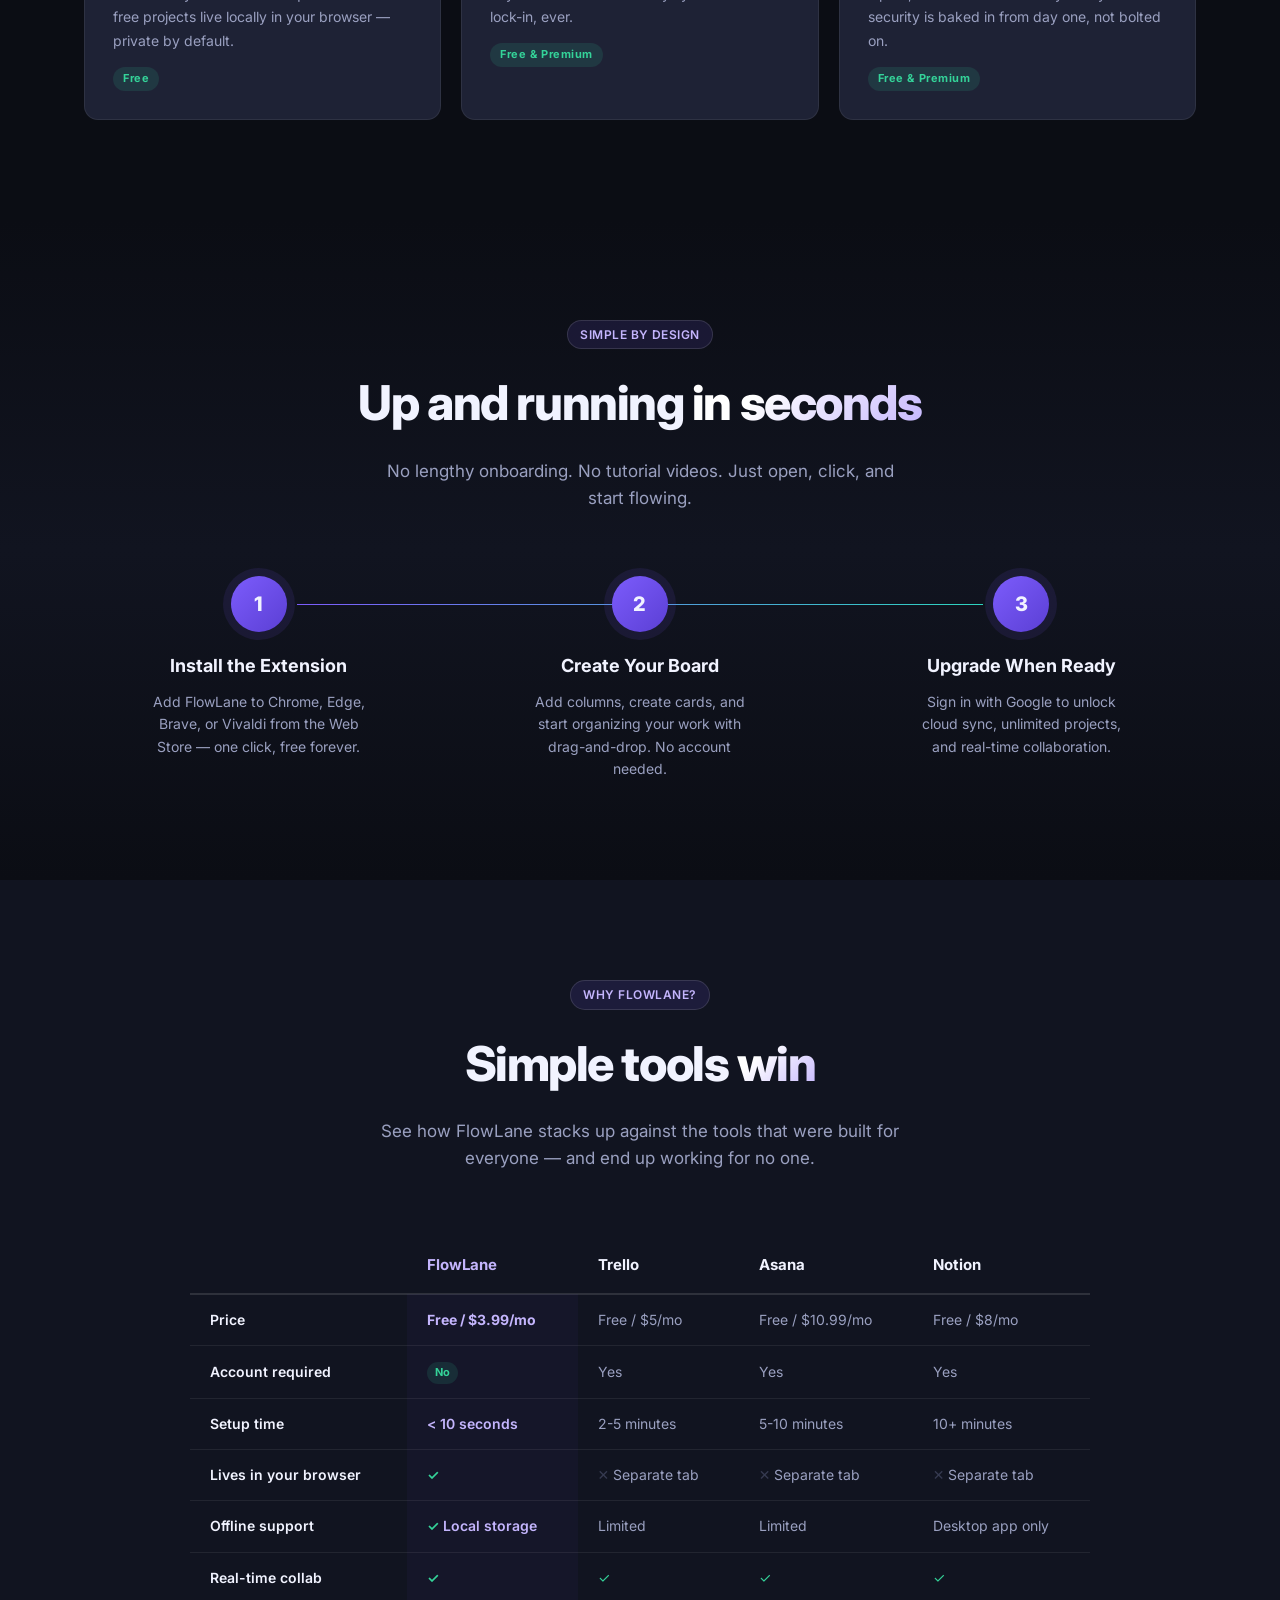
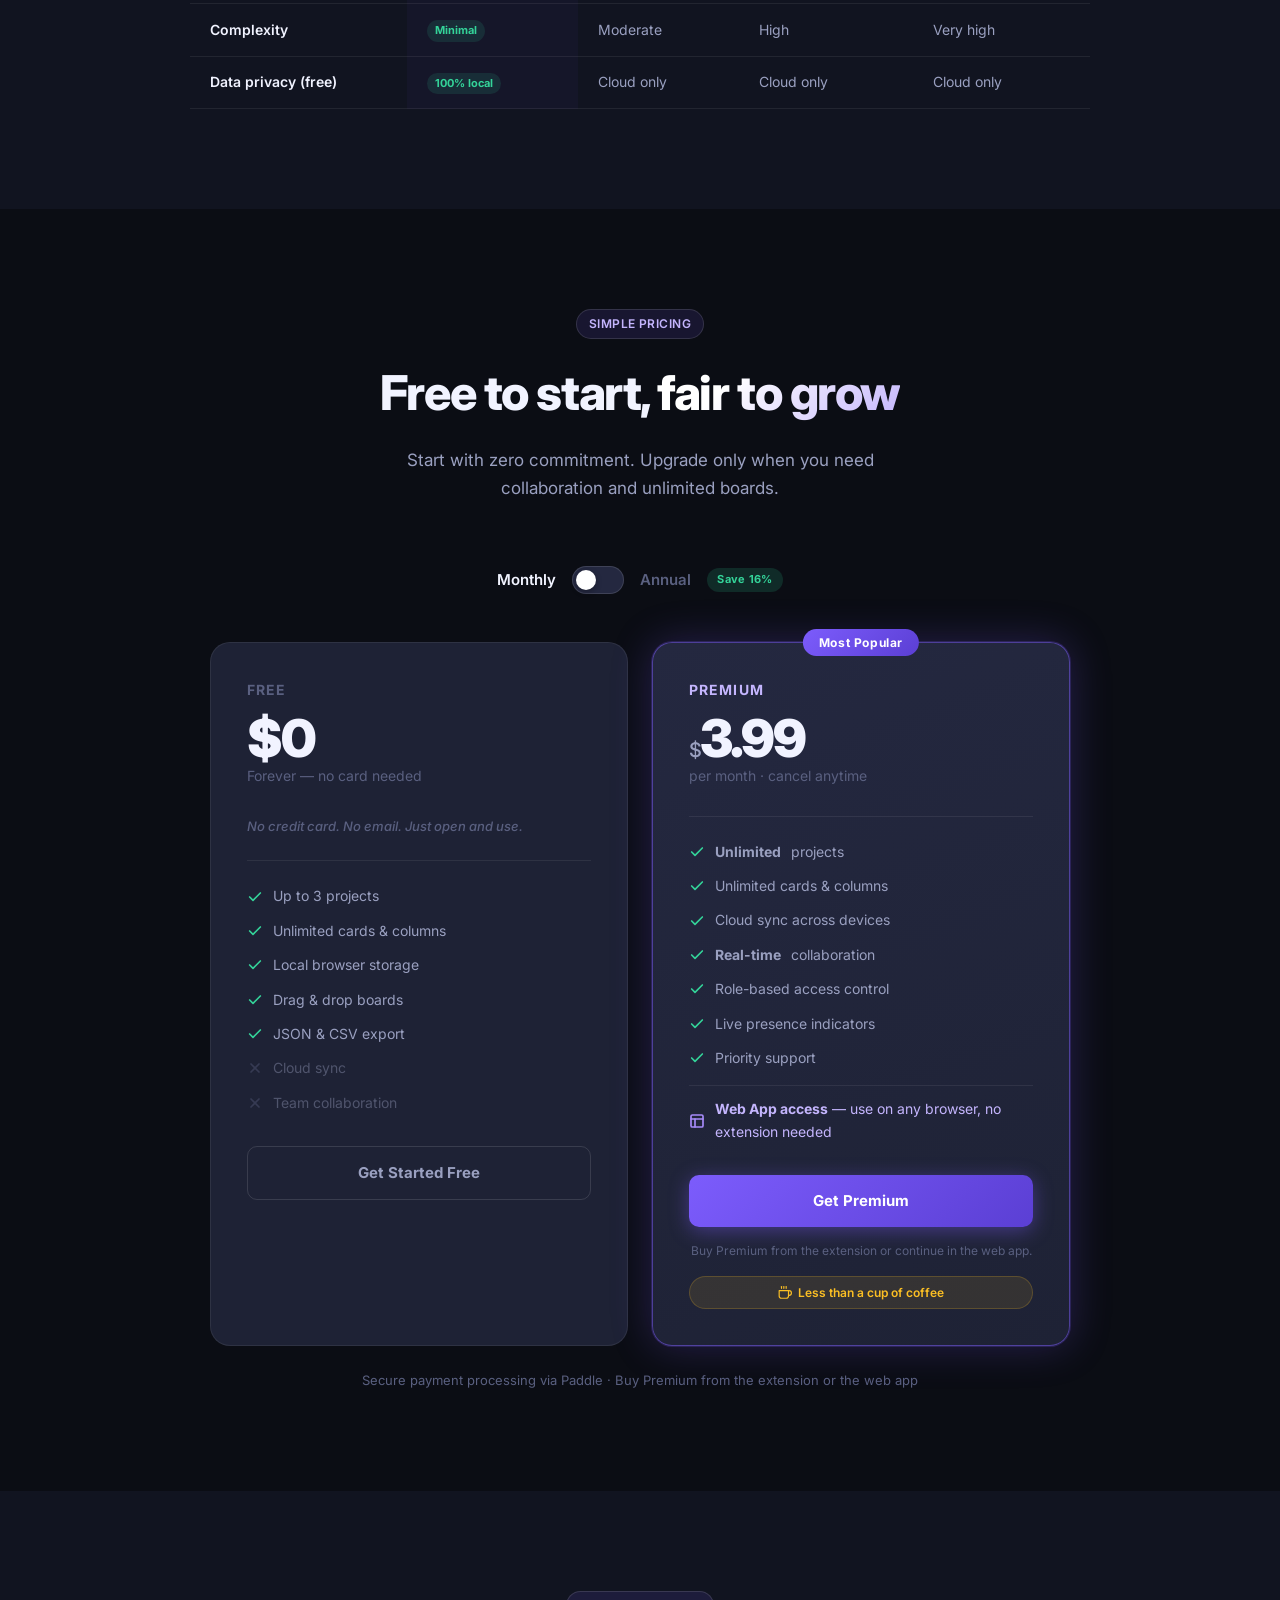
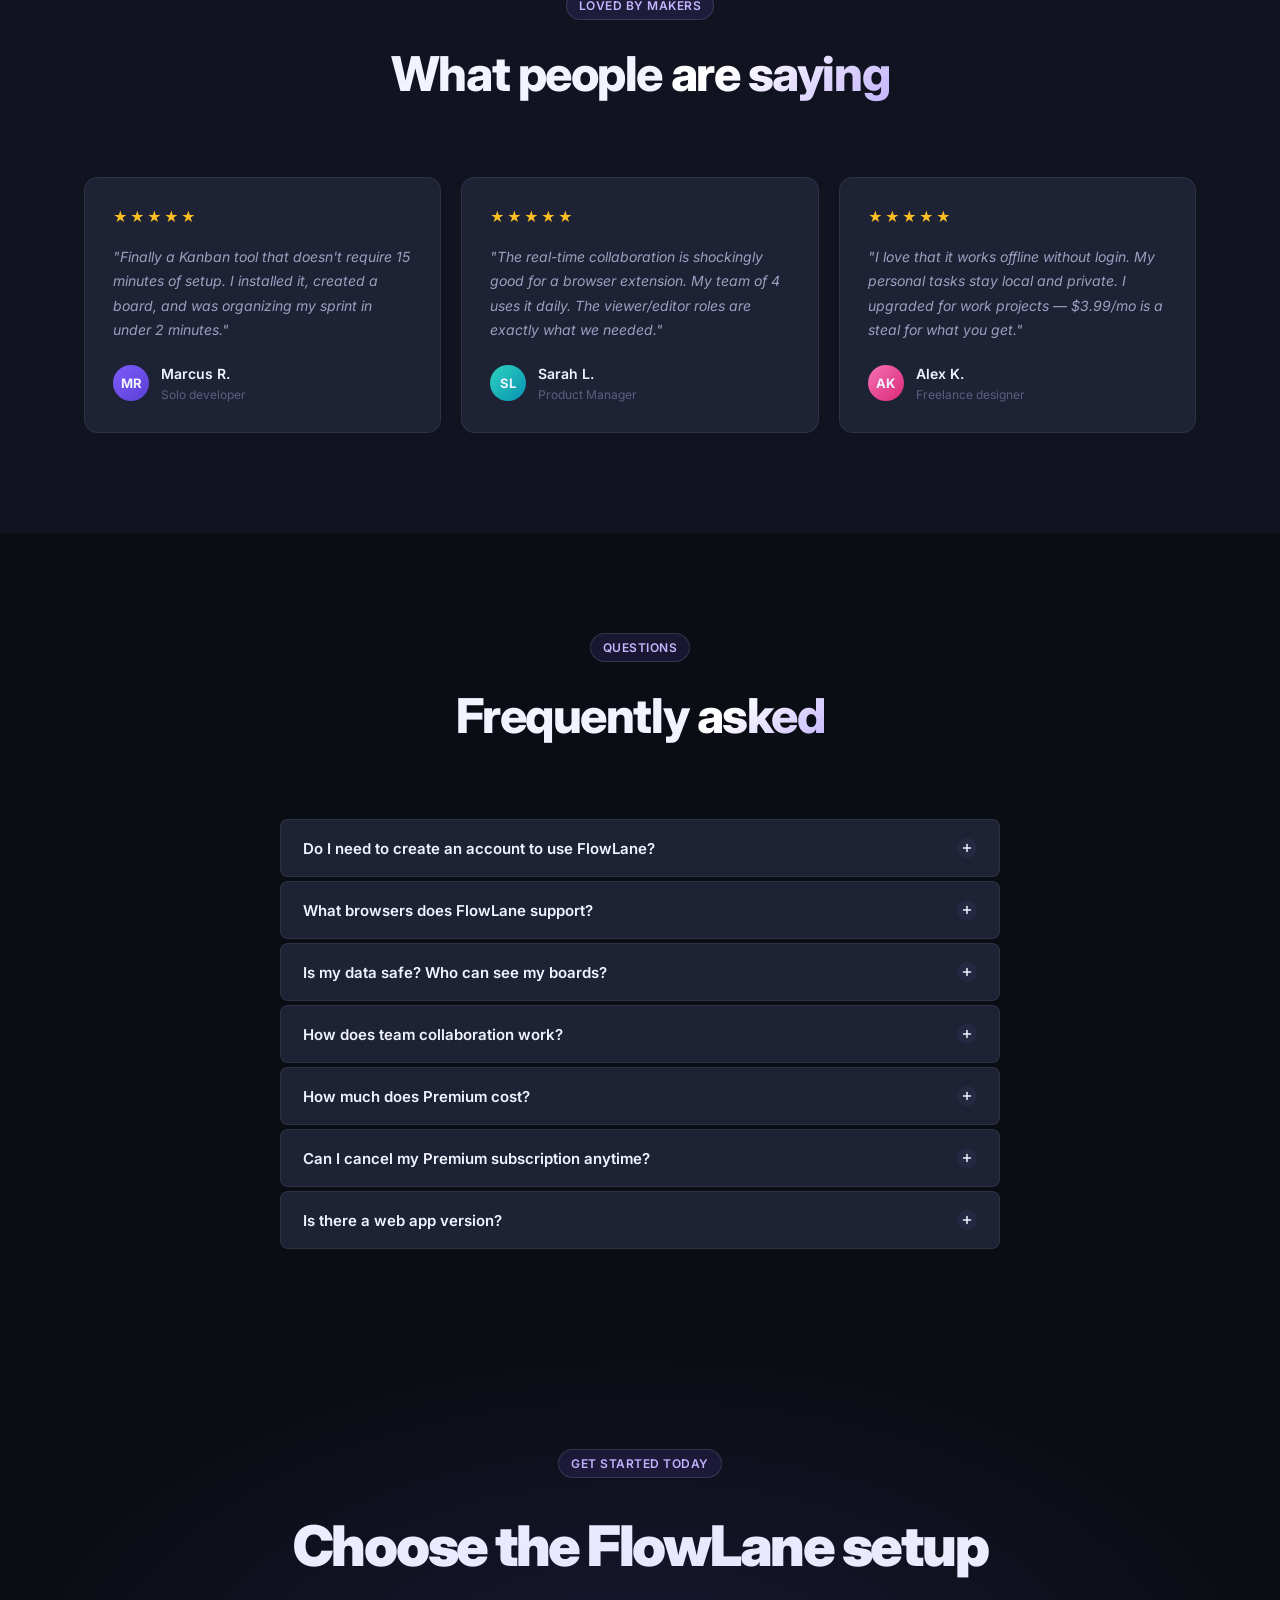
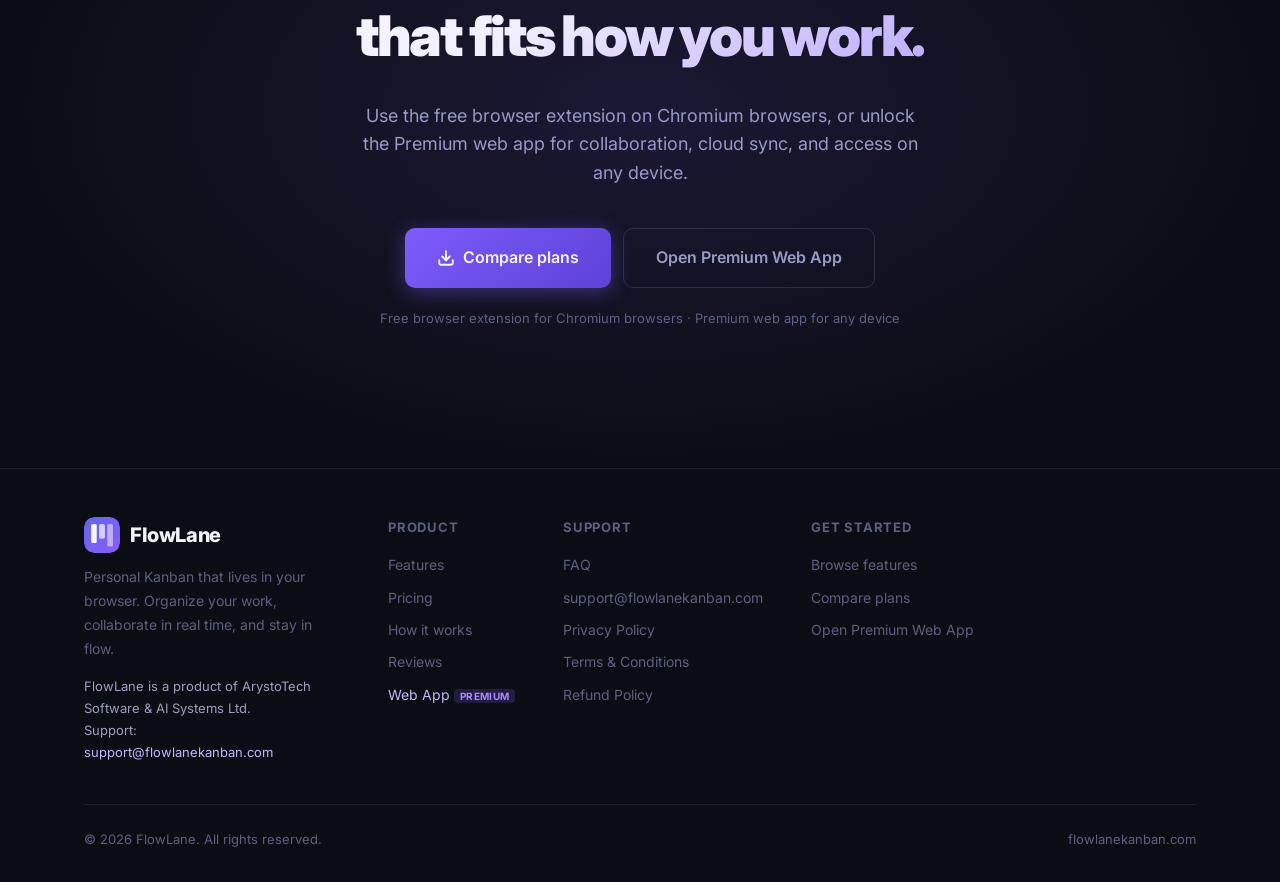
==== commit 8f53738c: "SEO friendly" ====
--- a/public/index.html
+++ b/public/index.html
@@ -3,10 +3,140 @@
 <head>
   <meta charset="UTF-8" />
   <meta name="viewport" content="width=device-width, initial-scale=1.0" />
-  <meta name="description" content="FlowLane — Personal Kanban for Chrome. Organize your work with drag-and-drop boards, real-time collaboration, and seamless sync across devices." />
-  <title>FlowLane — Personal Kanban That Flows</title>
+  <meta name="description" content="FlowLane is a personal Kanban board for Chrome, Edge, Brave, and the web. Organize tasks fast with drag-and-drop boards, real-time collaboration, and cloud sync." />
+  <meta name="robots" content="index,follow,max-image-preview:large,max-snippet:-1,max-video-preview:-1" />
+  <meta name="author" content="ArystoTech Software &amp; AI Systems Ltd." />
+  <meta name="theme-color" content="#0b0d14" />
+  <title>FlowLane | Personal Kanban Board for Chrome and the Web</title>
+  <link rel="canonical" href="https://flowlanekanban.com/" />
+  <meta property="og:type" content="website" />
+  <meta property="og:title" content="FlowLane | Personal Kanban Board for Chrome and the Web" />
+  <meta property="og:description" content="FlowLane is a personal Kanban board for Chrome, Edge, Brave, and the web. Organize tasks fast with drag-and-drop boards, real-time collaboration, and cloud sync." />
+  <meta property="og:url" content="https://flowlanekanban.com/" />
+  <meta property="og:site_name" content="FlowLane" />
+  <meta property="og:image" content="https://flowlanekanban.com/logo.png" />
+  <meta property="og:image:alt" content="FlowLane logo" />
+  <meta name="twitter:card" content="summary" />
+  <meta name="twitter:title" content="FlowLane | Personal Kanban Board for Chrome and the Web" />
+  <meta name="twitter:description" content="FlowLane is a personal Kanban board for Chrome, Edge, Brave, and the web. Organize tasks fast with drag-and-drop boards, real-time collaboration, and cloud sync." />
+  <meta name="twitter:image" content="https://flowlanekanban.com/logo.png" />
+  <link rel="icon" type="image/png" href="./logo.png" />
+  <link rel="apple-touch-icon" href="./logo.png" />
   <link rel="preconnect" href="https://fonts.googleapis.com" />
+  <link rel="preconnect" href="https://fonts.gstatic.com" crossorigin />
   <link href="https://fonts.googleapis.com/css2?family=Inter:wght@300;400;500;600;700;800;900&display=swap" rel="stylesheet" />
+  <script type="application/ld+json">
+  {
+    "@context": "https://schema.org",
+    "@graph": [
+      {
+        "@type": "Organization",
+        "@id": "https://flowlanekanban.com/#organization",
+        "name": "ArystoTech Software & AI Systems Ltd.",
+        "url": "https://flowlanekanban.com/",
+        "logo": "https://flowlanekanban.com/logo.png",
+        "email": "support@flowlanekanban.com"
+      },
+      {
+        "@type": "WebSite",
+        "@id": "https://flowlanekanban.com/#website",
+        "url": "https://flowlanekanban.com/",
+        "name": "FlowLane",
+        "description": "FlowLane is a personal Kanban board for Chrome, Edge, Brave, and the web.",
+        "publisher": {
+          "@id": "https://flowlanekanban.com/#organization"
+        }
+      },
+      {
+        "@type": "SoftwareApplication",
+        "@id": "https://flowlanekanban.com/#software",
+        "name": "FlowLane",
+        "applicationCategory": "BusinessApplication",
+        "applicationSubCategory": "Kanban board",
+        "operatingSystem": "Chrome, Edge, Brave, Vivaldi, Web",
+        "browserRequirements": "Chromium-based browser for the extension or any modern browser for the premium web app",
+        "isAccessibleForFree": true,
+        "description": "FlowLane is a browser-first personal Kanban board with drag-and-drop planning, cloud sync, and real-time collaboration.",
+        "url": "https://flowlanekanban.com/",
+        "image": "https://flowlanekanban.com/logo.png",
+        "author": {
+          "@id": "https://flowlanekanban.com/#organization"
+        },
+        "offers": [
+          {
+            "@type": "Offer",
+            "name": "Free plan",
+            "price": "0",
+            "priceCurrency": "USD",
+            "availability": "https://schema.org/InStock",
+            "url": "https://flowlanekanban.com/#pricing"
+          },
+          {
+            "@type": "Offer",
+            "name": "Premium Monthly",
+            "price": "3.99",
+            "priceCurrency": "USD",
+            "availability": "https://schema.org/InStock",
+            "url": "https://flowlanekanban.com/#pricing"
+          },
+          {
+            "@type": "Offer",
+            "name": "Premium Annual",
+            "price": "39.99",
+            "priceCurrency": "USD",
+            "availability": "https://schema.org/InStock",
+            "url": "https://flowlanekanban.com/#pricing"
+          }
+        ],
+        "featureList": [
+          "Drag-and-drop Kanban boards",
+          "Local-first task management",
+          "Cloud sync across devices",
+          "Real-time collaboration with roles",
+          "Comments, attachments, and exports"
+        ]
+      },
+      {
+        "@type": "FAQPage",
+        "@id": "https://flowlanekanban.com/#faq-schema",
+        "mainEntity": [
+          {
+            "@type": "Question",
+            "name": "Do I need to create an account to use FlowLane?",
+            "acceptedAnswer": {
+              "@type": "Answer",
+              "text": "No account is required to start with the free browser extension. Your first three projects stay local in your browser. A Google account is only needed for premium cloud sync and collaboration."
+            }
+          },
+          {
+            "@type": "Question",
+            "name": "What browsers does FlowLane support?",
+            "acceptedAnswer": {
+              "@type": "Answer",
+              "text": "FlowLane supports Chromium-based browsers including Google Chrome, Microsoft Edge, Brave, and Vivaldi. Premium subscribers can also use the web app on any modern browser."
+            }
+          },
+          {
+            "@type": "Question",
+            "name": "How does team collaboration work?",
+            "acceptedAnswer": {
+              "@type": "Answer",
+              "text": "Premium users can invite collaborators by email and assign admin, editor, or viewer roles. Changes sync in real time, and live presence indicators show who is active on a board."
+            }
+          },
+          {
+            "@type": "Question",
+            "name": "How much does Premium cost?",
+            "acceptedAnswer": {
+              "@type": "Answer",
+              "text": "Premium costs 3.99 USD per month or 39.99 USD per year. Both plans include unlimited projects, cloud sync across devices, real-time collaboration, and role-based access."
+            }
+          }
+        ]
+      }
+    ]
+  }
+  </script>
   <style>
     /* ─── Reset & Base ─────────────────────────────────────────── */
     *, *::before, *::after { box-sizing: border-box; margin: 0; padding: 0; }
@@ -42,6 +172,20 @@
       line-height: 1.6;
       overflow-x: hidden;
     }
+    .skip-link {
+      position: absolute;
+      left: 16px;
+      top: -56px;
+      z-index: 200;
+      padding: 12px 16px;
+      border-radius: var(--radius-sm);
+      background: #ffffff;
+      color: #111420;
+      font-size: 14px;
+      font-weight: 700;
+      transition: top .2s ease;
+    }
+    .skip-link:focus { top: 16px; }
     a { color: inherit; text-decoration: none; }
     img { display: block; max-width: 100%; }
     button { font-family: inherit; cursor: pointer; border: none; outline: none; }
@@ -584,12 +728,13 @@
     }
   </style>
 </head>
-<body>
+<body id="top">
+<a href="#main-content" class="skip-link">Skip to content</a>
 
 <!-- ─── Nav ──────────────────────────────────────────────────── -->
-<nav>
+<nav aria-label="Primary">
   <div class="container nav-inner">
-    <a href="#" class="logo">
+    <a href="#top" class="logo" aria-label="FlowLane home">
       <div class="logo-icon">
         <img src="./logo.png" alt="FlowLane logo" width="36" height="36" />
       </div>
@@ -608,9 +753,9 @@
         Open Web App
       </a>
     </div>
-    <div class="hamburger" id="hamburger" aria-label="Menu">
+    <button class="hamburger" id="hamburger" aria-label="Toggle menu" aria-controls="mobileMenu" aria-expanded="false" type="button">
       <span></span><span></span><span></span>
-    </div>
+    </button>
   </div>
   <div class="mobile-menu" id="mobileMenu">
     <a href="#features">Features</a>
@@ -621,20 +766,22 @@
   </div>
 </nav>
 
+<main id="main-content">
+
 <!-- ─── Hero ──────────────────────────────────────────────────── -->
-<section class="hero">
+<header class="hero">
   <div class="hero-glow"></div>
   <div class="container">
     <div class="hero-tag">
       <span class="badge"><span class="dot"></span> Built for builders who ship</span>
     </div>
-    <h1><span class="grad">The Kanban board that<br>gets out of your way.</span></h1>
-    <p>Stop wrestling with bloated project tools. FlowLane is a fast, minimal Kanban board built for solo founders, freelancers, and small teams who need to stay focused — not manage a tool.</p>
-    <p class="hero-sub">No setup. No learning curve. Just open your browser and start shipping.</p>
+    <h1><span class="grad">The personal Kanban board<br>that gets out of your way.</span></h1>
+    <p>FlowLane is a fast, browser-first Kanban board for solo founders, freelancers, and small teams who want to plan work without the usual project-management overhead.</p>
+    <p class="hero-sub">Use the free browser extension on Chromium browsers or unlock the Premium web app on any device.</p>
     <div class="hero-actions">
-      <a href="#install" class="btn btn-primary btn-lg">
+      <a href="#pricing" class="btn btn-primary btn-lg">
         <svg width="17" height="17" viewBox="0 0 24 24" fill="none" stroke="currentColor" stroke-width="2.5" stroke-linecap="round" stroke-linejoin="round"><path d="M21 15v4a2 2 0 0 1-2 2H5a2 2 0 0 1-2-2v-4"/><polyline points="7 10 12 15 17 10"/><line x1="12" y1="15" x2="12" y2="3"/></svg>
-        Install Free — Chrome
+        Compare plans
       </a>
       <a href="#features" class="btn btn-outline btn-lg">Explore features</a>
     </div>
@@ -785,7 +932,7 @@
       </div>
     </div>
   </div>
-</section>
+</header>
 
 <!-- ─── Social Proof ──────────────────────────────────────────── -->
 <section class="social">
@@ -1273,26 +1420,27 @@
   <div class="container">
     <div class="reveal">
       <span class="badge" style="margin-bottom:24px">Get started today</span>
-      <h2>Stop paying for features<br><span class="grad">you'll never use.</span></h2>
-      <p>Start with a tool that respects your time and your wallet. Free forever, or go Premium for less than a cup of coffee.</p>
+      <h2>Choose the FlowLane setup<br><span class="grad">that fits how you work.</span></h2>
+      <p>Use the free browser extension on Chromium browsers, or unlock the Premium web app for collaboration, cloud sync, and access on any device.</p>
       <div style="display:flex;gap:12px;justify-content:center;flex-wrap:wrap">
-        <a href="#" class="btn btn-primary btn-lg">
+        <a href="#pricing" class="btn btn-primary btn-lg">
           <svg width="18" height="18" viewBox="0 0 24 24" fill="none" stroke="currentColor" stroke-width="2.5" stroke-linecap="round" stroke-linejoin="round"><path d="M21 15v4a2 2 0 0 1-2 2H5a2 2 0 0 1-2-2v-4"/><polyline points="7 10 12 15 17 10"/><line x1="12" y1="15" x2="12" y2="3"/></svg>
-          Add to Chrome — It's Free
+          Compare plans
         </a>
-        <a href="#pricing" class="btn btn-outline btn-lg">View pricing</a>
-      </div>
-      <p style="margin-top:20px;font-size:13px;color:var(--text3)">No account required &middot; 3 projects free &middot; Upgrade anytime</p>
+        <a href="https://app.flowlanekanban.com" target="_blank" rel="noopener noreferrer" class="btn btn-outline btn-lg">Open Premium Web App</a>
+      </div>
+      <p style="margin-top:20px;font-size:13px;color:var(--text3)">Free browser extension for Chromium browsers &middot; Premium web app for any device</p>
     </div>
   </div>
 </section>
 
 <!-- ─── Footer ─────────────────────────────────────────────────── -->
+</main>
 <footer>
   <div class="container">
     <div class="footer-top">
       <div class="footer-brand">
-        <a href="#" class="logo">
+        <a href="#top" class="logo" aria-label="FlowLane home">
           <div class="logo-icon">
             <img src="./logo.png" alt="FlowLane logo" width="36" height="36" />
           </div>
@@ -1311,7 +1459,7 @@
           <a href="#pricing">Pricing</a>
           <a href="#how-it-works">How it works</a>
           <a href="#reviews">Reviews</a>
-          <a href="https://app.flowlanekanban.com" style="color:var(--accent3)">Web App <span style="font-size:10px;background:rgba(124,92,252,.2);color:var(--accent2);padding:1px 6px;border-radius:4px;vertical-align:middle;font-weight:700;letter-spacing:.3px">PREMIUM</span></a>
+          <a href="https://app.flowlanekanban.com" target="_blank" rel="noopener noreferrer" style="color:var(--accent3)">Web App <span style="font-size:10px;background:rgba(124,92,252,.2);color:var(--accent2);padding:1px 6px;border-radius:4px;vertical-align:middle;font-weight:700;letter-spacing:.3px">PREMIUM</span></a>
         </div>
         <div class="footer-col">
           <h4>Support</h4>
@@ -1322,16 +1470,16 @@
           <a href="/refund-policy/">Refund Policy</a>
         </div>
         <div class="footer-col">
-          <h4>Install</h4>
-          <a href="#">Chrome Web Store</a>
-          <a href="#">Microsoft Edge Add-ons</a>
-          <a href="#">flowlanekanban.com</a>
+          <h4>Get Started</h4>
+          <a href="#features">Browse features</a>
+          <a href="#pricing">Compare plans</a>
+          <a href="https://app.flowlanekanban.com" target="_blank" rel="noopener noreferrer">Open Premium Web App</a>
         </div>
       </div>
     </div>
     <div class="footer-bottom">
       <p>&copy; 2026 FlowLane. All rights reserved.</p>
-      <p style="color:var(--text3)">flowlanekanban.com</p>
+      <p style="color:var(--text3)"><a href="https://flowlanekanban.com/">flowlanekanban.com</a></p>
     </div>
   </div>
 </footer>
@@ -1343,9 +1491,13 @@
   const mobileMenu = document.getElementById('mobileMenu');
   hamburger.addEventListener('click', () => {
     mobileMenu.classList.toggle('open');
+    hamburger.setAttribute('aria-expanded', mobileMenu.classList.contains('open') ? 'true' : 'false');
   });
   mobileMenu.querySelectorAll('a').forEach(a => {
-    a.addEventListener('click', () => mobileMenu.classList.remove('open'));
+    a.addEventListener('click', () => {
+      mobileMenu.classList.remove('open');
+      hamburger.setAttribute('aria-expanded', 'false');
+    });
   });
 
   // Scroll reveal
